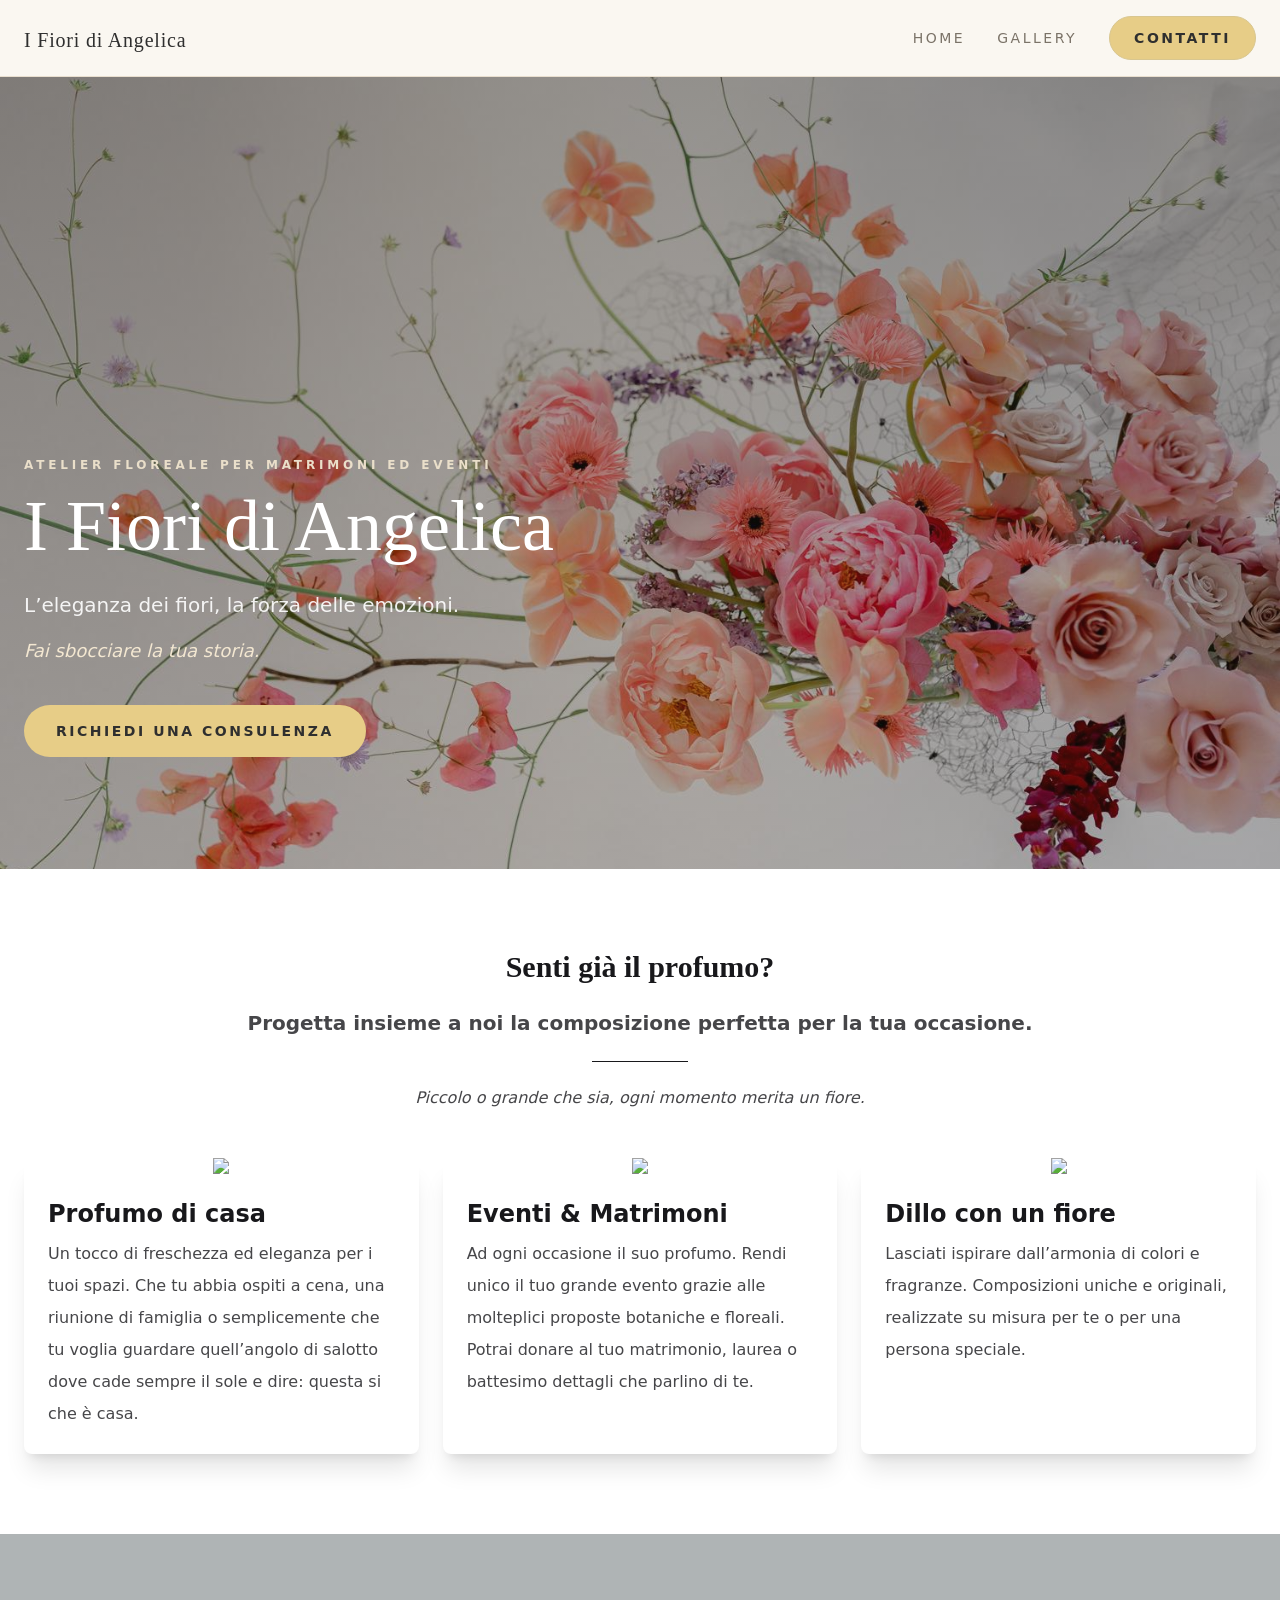
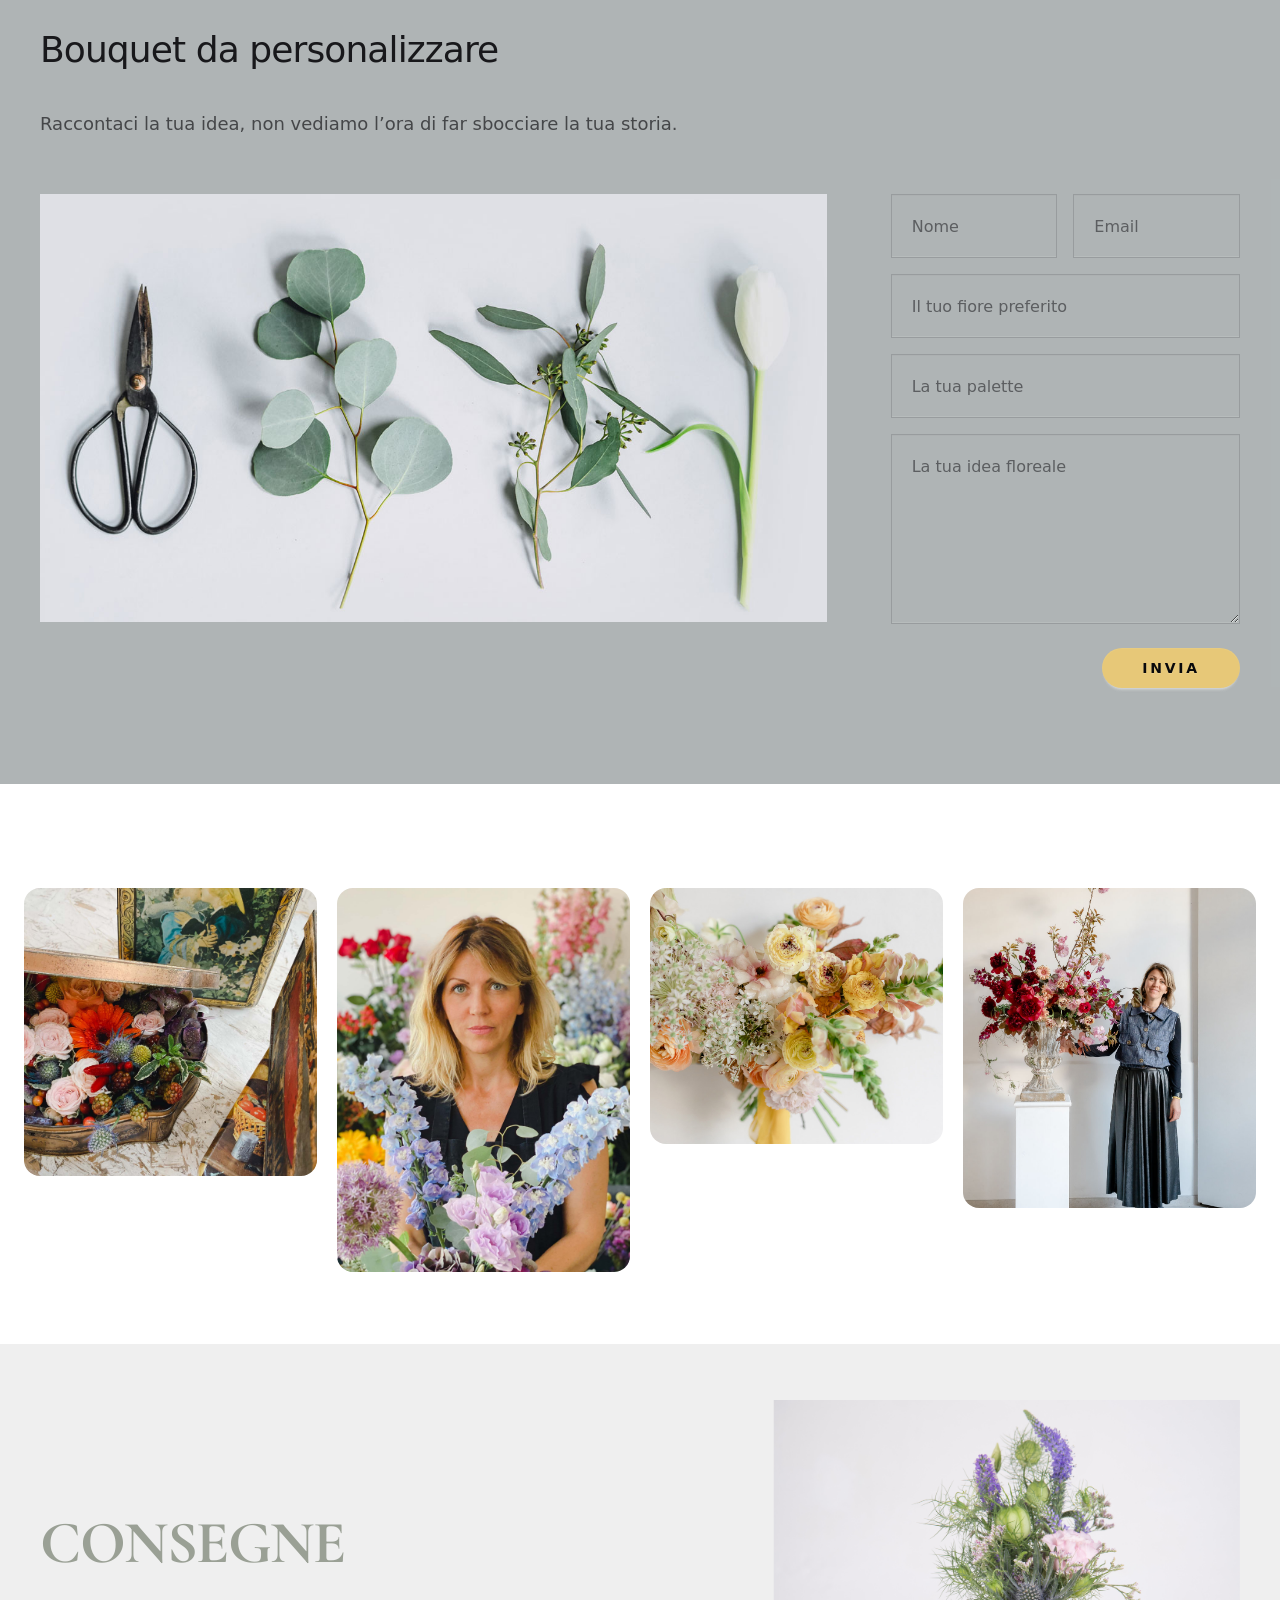
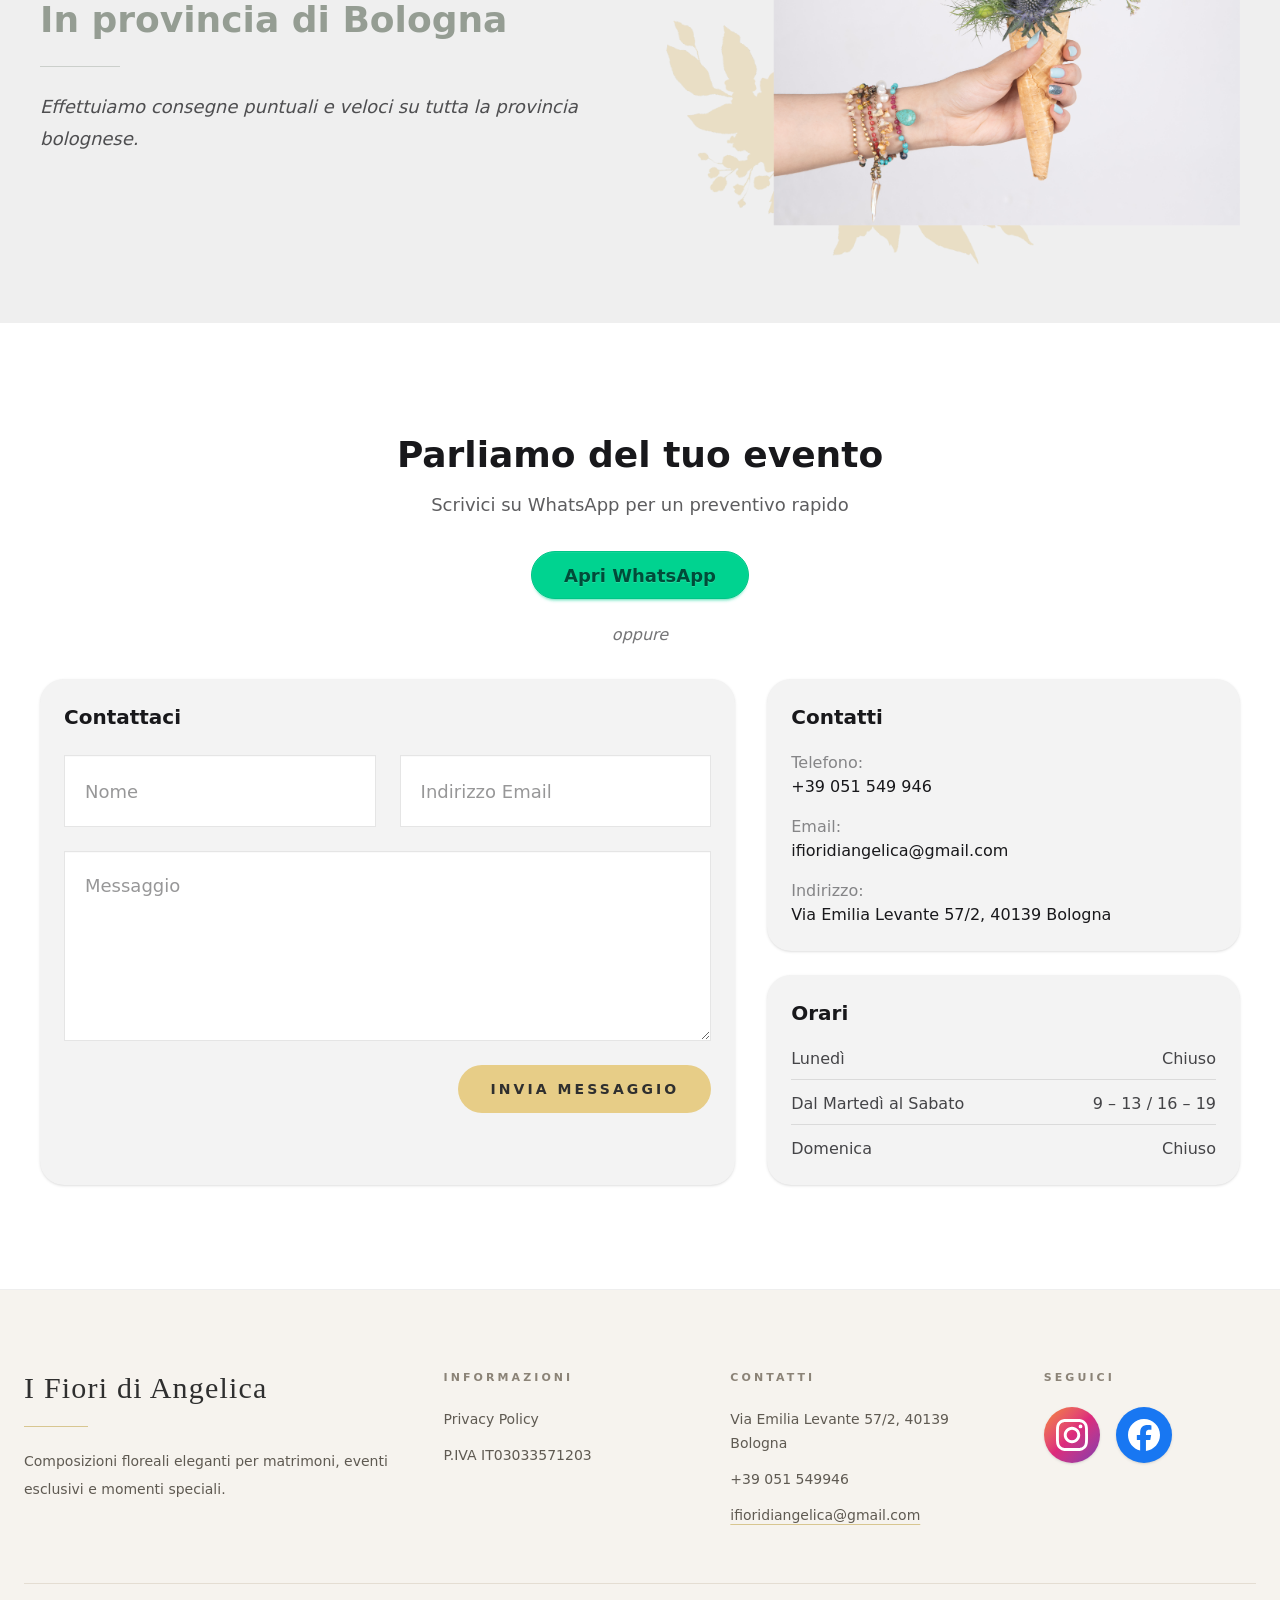
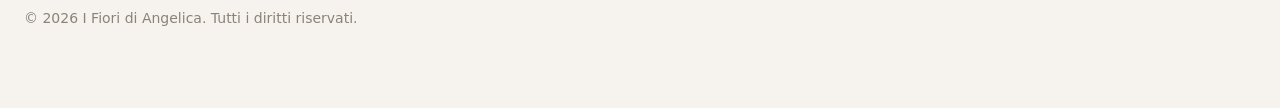
==== index.html @ 90f98b48 "Prima versione" ====
<!DOCTYPE html><html lang="it" data-theme="valentine"> <head><meta charset="UTF-8"><meta name="viewport" content="width=device-width, initial-scale=1.0"><link href="https://fonts.googleapis.com/css2?family=Cormorant+Garamond:wght@500;600;700&display=swap" rel="stylesheet"><title>I Fiori di Angelica</title><link rel="stylesheet" href="/_astro/index.DewLRJC_.css"></head> <body class="bg-base-100 text-base-content">  <header class="sticky top-0 z-50 border-b border-[#e9dfcf] bg-[rgba(250,246,240,0.88)] backdrop-blur-md"> <div class="mx-auto flex max-w-7xl items-center justify-between px-6 py-4"> <a href="#home" class="leading-none"> <span class="block pt-1 font-serif text-lg tracking-[0.04em] text-[#2f2f2f] md:text-xl">
I Fiori di Angelica
</span> </a> <nav class="hidden items-center gap-8 md:flex"> <a href="#home" class="text-sm uppercase tracking-[0.18em] text-[#7b7368] transition hover:text-[#2f2f2f]">
Home</a> <!-- <a href="#chisiamo" class="text-sm uppercase tracking-[0.18em] text-[#7b7368] transition hover:text-[#2f2f2f]">
        Chi siamo</a> --> <a href="#gallery" class="text-sm uppercase tracking-[0.18em] text-[#7b7368] transition hover:text-[#2f2f2f]">
Gallery</a> <a href="#contact" class="inline-flex h-11 items-center justify-center rounded-full border border-[#d8c690] bg-[#e7cd87] px-6 text-sm font-semibold uppercase tracking-[0.18em] text-[#2f2f2f] transition hover:bg-[#dcc06f]">
Contatti</a> </nav> </div> </header> <section id="home" class="hero min-h-[88vh] items-end bg-[linear-gradient(rgba(28,24,20,0.45),rgba(28,24,20,0.28)),url('/Copertina.jpeg')] bg-cover bg-center text-neutral-content"> <div class="hero-content w-full max-w-7xl justify-start px-6 py-20 md:py-28"> <div class="max-w-3xl text-left"> <p class="mb-4 text-xs font-semibold uppercase tracking-[0.32em] text-[#eadfca]">
Atelier floreale per matrimoni ed eventi
</p> <h1 class="font-serif text-5xl leading-tight md:text-7xl md:leading-[1.05] text-white">
I Fiori di Angelica
</h1> <p class="mt-6 max-w-2xl text-lg leading-8 text-white/90 md:text-xl">
L’eleganza dei fiori, la forza delle emozioni.
</p> <p class="mt-4 text-base italic text-[#f3e7d1] md:text-lg">
Fai sbocciare la tua storia.
</p> <div class="mt-10 flex flex-col gap-4 sm:flex-row items-start"> <a href="#contact" class="inline-flex shrink-0 h-13 items-center justify-center rounded-full bg-[#e7cd87] px-8 text-sm font-semibold uppercase tracking-[0.18em] text-[#2f2f2f] transition hover:bg-[#dcc06f]">
Richiedi una consulenza
</a> </div> </div> </div> </section> <section id="product" class="py-20 text-center px-6"> <h2 class="text-3xl font-bold text-center mb-6 font-serif">
Senti già il profumo?
</h2> <h3 class="text-xl font-semibold text-center mb-6 text-base-content/80">
Progetta insieme a noi la composizione perfetta per la tua occasione.
</h3> <div class="w-24 h-px bg-base-content mx-auto mb-6"></div> <p class="text-base text-center text-base-content/80 mb-12"> <em>Piccolo o grande che sia, ogni momento merita un fiore.</em> </p> <div class="grid md:grid-cols-3 gap-6"> <div class="card bg-base-100 shadow-xl"> <figure><img src="/public/tavola0236-copiapersito.jpg"></figure> <div class="card-body"> <h3 class="card-title text-2xl font-bold">Profumo di casa</h3> <p class="text-base text-left leading-8 text-base-content/80">Un tocco di freschezza ed eleganza per i tuoi spazi. Che tu abbia ospiti a cena, una riunione di famiglia o semplicemente che tu voglia guardare quell’angolo di salotto dove cade sempre il sole e dire: questa si che è casa.</p> </div> </div> <div class="card bg-base-100 shadow-xl"> <figure><img src="/public/DSC04762PERSITO.jpg"></figure> <div class="card-body"> <h3 class="card-title text-2xl font-bold">Eventi & Matrimoni</h3> <p class="text-base text-left leading-8 text-base-content/80">
Ad ogni occasione il suo profumo. Rendi unico il tuo grande evento grazie alle molteplici proposte botaniche e floreali. Potrai donare al tuo matrimonio, laurea o battesimo dettagli che parlino di te.
</p> </div> </div> <div class="card bg-base-100 shadow-xl"> <figure><img src="/public/DSC_8291persito.jpg"></figure> <div class="card-body"> <h3 class="card-title text-2xl font-bold">Dillo con un fiore</h3> <p class="text-base text-left leading-8 text-base-content/80">
Lasciati ispirare dall’armonia di colori e fragranze. Composizioni uniche e originali, realizzate su misura per te o per una persona speciale.
</p> </div> </div> </div> </section> <section class="bg-[#a7adaee7] py-16 md:py-24"> <div class="mx-auto max-w-400 px-6 md:px-10"> <div class="mb-14"> <h2 class="font-editorial text-3xl tracking-tight text-base-content md:text-4xl">
Bouquet da personalizzare
</h2> <!-- <div class="mt-8 h-0.5 w-16 bg-base-content/80"></div> --> <p class="mt-10 max-w-2xl text-lg text-base-content/70">
Raccontaci la tua idea, non vediamo l’ora di far sbocciare la tua storia.
</p> </div> <div class="grid grid-cols-1 gap-10 xl:grid-cols-12 xl:items-start"> <div class="xl:col-span-8"> <img src="/florist-03.jpg" alt="Bouquet floreale personalizzato" width="1280" height="696" loading="lazy" decoding="async" class="h-full min-h-105 w-full object-cover"> </div> <div class="xl:col-span-4 xl:pl-6"> <form id="bouquet-form" action="https://formsubmit.co/16cf8f69902d2e3c26b420955472e7bb" method="POST" class="space-y-4"> <div class="grid grid-cols-1 gap-4 sm:grid-cols-2"> <input type="text" name="name" required placeholder="Nome" class="input h-16 w-full rounded-none border border-base-content/15 bg-transparent px-5 text-base text-base-content placeholder:text-base-content/55 focus:outline-none"> <input type="email" name="email" required placeholder="Email" class="input h-16 w-full rounded-none border border-base-content/15 bg-transparent px-5 text-base text-base-content placeholder:text-base-content/55 focus:outline-none"> </div> <input type="text" name="fiore_preferito" placeholder="Il tuo fiore preferito" class="input h-16 w-full rounded-none border border-base-content/15 bg-transparent px-5 text-base text-base-content placeholder:text-base-content/55 focus:outline-none"> <input type="text" name="palette" placeholder="La tua palette" class="input h-16 w-full rounded-none border border-base-content/15 bg-transparent px-5 text-base text-base-content placeholder:text-base-content/55 focus:outline-none"> <textarea name="message" placeholder="La tua idea floreale" class="textarea min-h-47.5 w-full rounded-none border border-base-content/15 bg-transparent px-5 py-5 text-base text-base-content placeholder:text-base-content/55 focus:outline-none"></textarea> <input type="hidden" name="_subject" value="Nuova richiesta bouquet personalizzato"> <input type="hidden" name="_captcha" value="false"> <input type="text" name="_honey" class="hidden" tabindex="-1" autocomplete="off"> <div class="flex items-center justify-end gap-4 pt-2"> <p id="form-message" class="text-sm text-base-content/70"></p> <button type="submit" id="form-button" class="btn border-0 rounded-full bg-[#e7c878] px-10 text-sm font-semibold uppercase tracking-[0.2em] text-neutral hover:bg-[#ddb95f]">
Invia
</button> </div> <!-- <div class="flex justify-end pt-2">
            <button
              type="submit"
              class="btn border-0 rounded-full bg-[#e7c878] px-10 text-sm font-semibold uppercase tracking-[0.2em] text-neutral hover:bg-[#ddb95f]"
            >Invia
            </button>
          </div> --> </form> </div> </div> </div> </section> <script type="module">const t=document.getElementById("bouquet-form"),e=document.getElementById("form-message"),n=document.getElementById("form-button");t&&e&&n&&t.addEventListener("submit",async function(o){o.preventDefault(),e.textContent="",n.disabled=!0,n.textContent="Invio...";const r=new FormData(t);try{(await fetch(t.action,{method:"POST",body:r,headers:{Accept:"application/json"}})).ok?(e.textContent="Inviato",t.reset()):e.textContent="Errore nell'invio"}catch{e.textContent="Errore nell'invio"}n.disabled=!1,n.textContent="Invia"});</script> <section id="gallery" class="mt-16 scroll-mt-24 py-10 px-6"> <!-- <h2 class="text-3xl font-bold text-center mb-10">Gallery</h2> --> <div class="grid grid-cols-1 gap-5 md:grid-cols-2 lg:grid-cols-4"> <img src="/IMG_3632xsito.jpg" alt="Immagine 1" class="h-72 w-full rounded-2xl object-cover"> <img src="/IMG_3444-Modificaxsito.jpg" alt="Immagine 2" class="h-96 w-full rounded-2xl object-cover"> <img src="/Workshop-170424-91xsito.jpg" alt="Immagine 3" class="h-64 w-full rounded-2xl object-cover"> <img src="/Workshop-180424-119xsito.jpg" alt="Immagine 4" class="h-80 w-full rounded-2xl object-cover"> </div> </section> <section id="consegne" class="bg-white py-4 md:py-8"> <div class="mx-auto max-w-7xl bg-[#efefef] px-6 py-10 md:px-10 md:py-14"> <div class="grid grid-cols-1 items-center gap-10 lg:grid-cols-2"> <div class="max-w-xl space-y-6"> <h2 class="font-editorial text-4xl font-bold leading-none tracking-tight text-[#9aa095] md:text-6xl" style="font-family: 'Cormorant Garamond', serif;">
CONSEGNE
</h2> <h2 class="text-3xl font-semibold leading-tight text-[#959d93] md:text-4xl">
In provincia di Bologna
</h2> <div class="h-px w-20 bg-[#959d93]/40"></div> <p class="text-base leading-8 text-base-content/75 md:text-lg"> <em>Effettuiamo consegne puntuali e veloci su tutta la provincia bolognese.</em> </p> </div> <div> <figure class="overflow-hidden"> <img src="/DSC_9812-copia-1.png" alt="Consegna di composizioni floreali" width="1500" height="1209" loading="lazy" decoding="async" class="h-full w-full object-cover"> </figure> </div> </div> </div> </section> <section id="contact" class="bg-white px-6 py-16 md:px-10 md:py-20"> <div class="mx-auto max-w-[1400px]"> <div class="text-center"> <h2 class="text-3xl font-bold text-base-content md:text-4xl">
Parliamo del tuo evento
</h2> <p class="mt-4 text-base text-base-content/70 md:text-lg">
Scrivici su WhatsApp per un preventivo rapido
</p> <div class="mt-8"> <a href="https://wa.me/393201165529?text=Ciao%20vorrei%20informazioni" target="_blank" rel="noopener noreferrer" class="btn btn-success btn-lg rounded-full px-8">
Apri WhatsApp
</a> </div> </div> <br><p class="text-base text-base-content/60 text-center"><em>oppure</em></p> <div class="mt-8 grid grid-cols-1 gap-8 lg:grid-cols-[1.25fr_0.85fr]"> <div class="rounded-[1.5rem] bg-[#f3f3f3] p-6 shadow-sm"> <div class="mb-6 text-left"> <h3 class="text-xl font-semibold text-base-content">
Contattaci
</h3> </div> <form id="contact-form" action="https://formsubmit.co/LA_TUA_STRINGA_FORMSUBMIT" method="POST" class="space-y-6"> <input type="hidden" name="_subject" value="Nuovo messaggio dal sito"> <input type="hidden" name="_captcha" value="false"> <input type="text" name="_honey" class="hidden" tabindex="-1" autocomplete="off"> <div class="grid grid-cols-1 gap-6 md:grid-cols-2"> <input type="text" name="name" placeholder="Nome" required class="input h-18 w-full rounded-none border border-black/10 bg-white px-5 text-lg text-base-content placeholder:text-base-content/45 focus:outline-none"> <input type="email" name="email" placeholder="Indirizzo Email" required class="input h-18 w-full rounded-none border border-black/10 bg-white px-5 text-lg text-base-content placeholder:text-base-content/45 focus:outline-none"> </div> <textarea name="message" placeholder="Messaggio" required class="textarea min-h-[190px] w-full rounded-none border border-black/10 bg-white px-5 py-5 text-lg text-base-content placeholder:text-base-content/45 focus:outline-none"></textarea> <div class="flex justify-start md:justify-end"> <button id="contact-form-button" type="submit" class="inline-flex h-[48px] items-center justify-center rounded-full bg-[#e7cd87] px-8 text-sm font-semibold uppercase tracking-[0.22em] text-[#2f2f2f] transition hover:bg-[#dcc06f]">Invia messaggio
</button> </div> </form> </div> <div class="space-y-6"> <div class="rounded-[1.5rem] bg-[#f3f3f3] p-6 shadow-sm"> <h3 class="text-xl font-semibold text-base-content">
Contatti
</h3> <div class="mt-5 space-y-4 text-sm md:text-base"> <div> <p class="text-base-content/50">Telefono:</p> <a href="tel:+39 051 549 946" class="text-base-content transition hover:opacity-70">+39 051 549 946
</a> </div> <div> <p class="text-base-content/50">Email:</p> <a href="mailto:ifioridiangelica@gmail.com" class="text-base-content transition hover:opacity-70">ifioridiangelica@gmail.com
</a> </div> <div> <p class="text-base-content/50">Indirizzo:</p>
Via Emilia Levante 57/2, 40139 Bologna
</div> </div> </div> <!-- <div class="rounded-[1.5rem] bg-[#f3f3f3] p-6 shadow-sm">
          <h3 class="text-xl font-semibold text-base-content">
            Orari di apertura
          </h3>

          <div class="mt-5 space-y-3 text-sm text-base-content/80 md:text-base">
            <div class="flex items-center justify-between border-b border-black/10 pb-2">
              <span>Lunedì</span>
              <span>09:00 – 13:00 / 15:30 – 19:30</span>
            </div>
            <div class="flex items-center justify-between border-b border-black/10 pb-2">
              <span>Martedì</span>
              <span>09:00 – 13:00 / 15:30 – 19:30</span>
            </div>
            <div class="flex items-center justify-between border-b border-black/10 pb-2">
              <span>Mercoledì</span>
              <span>09:00 – 13:00 / 15:30 – 19:30</span>
            </div>
            <div class="flex items-center justify-between border-b border-black/10 pb-2">
              <span>Giovedì</span>
              <span>09:00 – 13:00 / 15:30 – 19:30</span>
            </div>
            <div class="flex items-center justify-between border-b border-black/10 pb-2">
              <span>Venerdì</span>
              <span>09:00 – 13:00 / 15:30 – 19:30</span>
            </div>
            <div class="flex items-center justify-between border-b border-black/10 pb-2">
              <span>Sabato</span>
              <span>09:00 – 13:00 / 15:30 – 18:30</span>
            </div>
            <div class="flex items-center justify-between">
              <span>Domenica</span>
              <span>Chiuso</span>
            </div>
          </div>
        </div> --> <div class="rounded-[1.5rem] bg-[#f3f3f3] p-6 shadow-sm"> <h3 class="text-xl font-semibold text-base-content">
Orari
</h3> <div class="mt-5 space-y-3 text-sm text-base-content/80 md:text-base"> <div class="flex items-center justify-between border-b border-black/10 pb-2"> <span>Lunedì</span> <span>Chiuso</span> </div> <div class="flex items-center justify-between border-b border-black/10 pb-2"> <span>Dal Martedì al Sabato</span> <span>9 – 13 / 16 – 19</span> </div> <div class="flex items-center justify-between"> <span>Domenica</span> <span>Chiuso</span> </div> </div> </div> </div> </div> <br> </div></section> <script type="module">const e=document.getElementById("contact-form"),t=document.getElementById("contact-form-button");e&&t&&e.addEventListener("submit",async function(s){s.preventDefault(),t.disabled=!0,t.textContent="Invio...",t.classList.remove("bg-[#9fb59a]","bg-[#e57373]"),t.classList.add("bg-[#dcc06f]");const o=new FormData(e);try{(await fetch(e.action,{method:"POST",body:o,headers:{Accept:"application/json"}})).ok?(e.reset(),t.textContent="Inviato",t.classList.remove("bg-[#dcc06f]"),t.classList.add("bg-[#9fb59a]")):(t.textContent="Errore",t.classList.remove("bg-[#dcc06f]"),t.classList.add("bg-[#e57373]"))}catch{t.textContent="Errore",t.classList.remove("bg-[#dcc06f]"),t.classList.add("bg-[#e57373]")}t.disabled=!1});</script> <footer class="border-t border-base-300 bg-[#f6f3ee] text-[#2f2f2f]"> <div class="mx-auto max-w-7xl px-6 py-20"> <div class="grid grid-cols-1 gap-x-12 gap-y-14 md:grid-cols-2 xl:grid-cols-[1.4fr_0.9fr_1fr_0.8fr]"> <div class="max-w-sm"> <h2 class="font-serif text-3xl tracking-[0.04em] text-[#2f2f2f]">
I Fiori di Angelica
</h2> <div class="mt-5 h-px w-16 bg-[#d8c690]"></div> <p class="mt-5 text-sm leading-7 text-[#5f5a52]">
Composizioni floreali eleganti per matrimoni, eventi esclusivi e momenti speciali.
</p> </div> <div> <h3 class="text-[11px] font-semibold uppercase tracking-[0.28em] text-[#8b8377]">
Informazioni
</h3> <ul class="mt-5 space-y-3 text-sm leading-6 text-[#5f5a52]"> <li> <a href="/privacy-policy" class="transition hover:text-[#2f2f2f]">
Privacy Policy
</a> </li> <li>P.IVA IT03033571203</li> </ul> </div> <div> <h3 class="text-[11px] font-semibold uppercase tracking-[0.28em] text-[#8b8377]">
Contatti
</h3> <ul class="mt-5 space-y-3 text-sm leading-6 text-[#5f5a52]"> <li>Via Emilia Levante 57/2, 40139 Bologna</li> <li>+39 051 549946</li> <li> <a href="mailto:ifioridiangelica@gmail.com" class="underline decoration-[#d8c690] underline-offset-4 transition hover:text-[#2f2f2f]">
ifioridiangelica@gmail.com
</a> </li> </ul> </div> <div> <h3 class="text-[11px] font-semibold uppercase tracking-[0.28em] text-[#8b8377]">
Seguici
</h3> <div class="mt-5 flex items-center gap-4"> <a href="https://www.instagram.com/ifioridiangelica/" target="_blank" rel="noopener noreferrer" aria-label="Instagram" class="flex h-14 w-14 items-center justify-center rounded-full bg-gradient-to-br from-[#f58529] via-[#dd2a7b] to-[#8134af] shadow-sm transition duration-300 hover:-translate-y-0.5 hover:shadow-md"> <img src="/instagram.svg" alt="Instagram" class="h-8 w-8 brightness-0 invert"> </a> <a href="https://www.facebook.com/search/top?q=i%20fiori%20di%20angelica&locale=it_IT" target="_blank" rel="noopener noreferrer" aria-label="Facebook" class="flex h-14 w-14 items-center justify-center rounded-full bg-[#1877f2] shadow-sm transition duration-300 hover:-translate-y-0.5 hover:shadow-md"> <img src="/facebook.svg" alt="Facebook" class="h-8 w-8 brightness-0 invert"> </a> </div> </div> </div> <div class="mt-14 border-t border-[#e4ddd2] pt-6"> <p class="text-sm text-[#8b8377]">
© 2026 I Fiori di Angelica. Tutti i diritti riservati.
</p> </div> </div> </footer>  </body></html>
---- _astro/index.DewLRJC_.css ----
@layer properties{@supports (((-webkit-hyphens:none)) and (not (margin-trim:inline))) or ((-moz-orient:inline) and (not (color:rgb(from red r g b)))){*,:before,:after,::backdrop{--tw-space-y-reverse:0;--tw-border-style:solid;--tw-gradient-position:initial;--tw-gradient-from:#0000;--tw-gradient-via:#0000;--tw-gradient-to:#0000;--tw-gradient-stops:initial;--tw-gradient-via-stops:initial;--tw-gradient-from-position:0%;--tw-gradient-via-position:50%;--tw-gradient-to-position:100%;--tw-leading:initial;--tw-font-weight:initial;--tw-tracking:initial;--tw-shadow:0 0 #0000;--tw-shadow-color:initial;--tw-shadow-alpha:100%;--tw-inset-shadow:0 0 #0000;--tw-inset-shadow-color:initial;--tw-inset-shadow-alpha:100%;--tw-ring-color:initial;--tw-ring-shadow:0 0 #0000;--tw-inset-ring-color:initial;--tw-inset-ring-shadow:0 0 #0000;--tw-ring-inset:initial;--tw-ring-offset-width:0px;--tw-ring-offset-color:#fff;--tw-ring-offset-shadow:0 0 #0000;--tw-blur:initial;--tw-brightness:initial;--tw-contrast:initial;--tw-grayscale:initial;--tw-hue-rotate:initial;--tw-invert:initial;--tw-opacity:initial;--tw-saturate:initial;--tw-sepia:initial;--tw-drop-shadow:initial;--tw-drop-shadow-color:initial;--tw-drop-shadow-alpha:100%;--tw-drop-shadow-size:initial;--tw-backdrop-blur:initial;--tw-backdrop-brightness:initial;--tw-backdrop-contrast:initial;--tw-backdrop-grayscale:initial;--tw-backdrop-hue-rotate:initial;--tw-backdrop-invert:initial;--tw-backdrop-opacity:initial;--tw-backdrop-saturate:initial;--tw-backdrop-sepia:initial;--tw-duration:initial;--tw-translate-x:0;--tw-translate-y:0;--tw-translate-z:0}}}@layer theme{:root,:host{--font-sans:ui-sans-serif, system-ui, sans-serif, "Apple Color Emoji", "Segoe UI Emoji", "Segoe UI Symbol", "Noto Color Emoji";--font-serif:ui-serif, Georgia, Cambria, "Times New Roman", Times, serif;--font-mono:ui-monospace, SFMono-Regular, Menlo, Monaco, Consolas, "Liberation Mono", "Courier New", monospace;--color-black:#000;--color-white:#fff;--spacing:.25rem;--container-sm:24rem;--container-xl:36rem;--container-2xl:42rem;--container-3xl:48rem;--container-5xl:64rem;--container-7xl:80rem;--text-xs:.75rem;--text-xs--line-height:calc(1 / .75);--text-sm:.875rem;--text-sm--line-height:calc(1.25 / .875);--text-base:1rem;--text-base--line-height: 1.5 ;--text-lg:1.125rem;--text-lg--line-height:calc(1.75 / 1.125);--text-xl:1.25rem;--text-xl--line-height:calc(1.75 / 1.25);--text-2xl:1.5rem;--text-2xl--line-height:calc(2 / 1.5);--text-3xl:1.875rem;--text-3xl--line-height: 1.2 ;--text-4xl:2.25rem;--text-4xl--line-height:calc(2.5 / 2.25);--text-5xl:3rem;--text-5xl--line-height:1;--text-6xl:3.75rem;--text-6xl--line-height:1;--text-7xl:4.5rem;--text-7xl--line-height:1;--font-weight-semibold:600;--font-weight-bold:700;--tracking-tight:-.025em;--leading-tight:1.25;--radius-2xl:1rem;--blur-md:12px;--default-transition-duration:.15s;--default-transition-timing-function:cubic-bezier(.4, 0, .2, 1);--default-font-family:var(--font-sans);--default-mono-font-family:var(--font-mono)}}@layer base{*,:after,:before,::backdrop{box-sizing:border-box;border:0 solid;margin:0;padding:0}::file-selector-button{box-sizing:border-box;border:0 solid;margin:0;padding:0}html,:host{-webkit-text-size-adjust:100%;tab-size:4;line-height:1.5;font-family:var(--default-font-family,ui-sans-serif, system-ui, sans-serif, "Apple Color Emoji", "Segoe UI Emoji", "Segoe UI Symbol", "Noto Color Emoji");font-feature-settings:var(--default-font-feature-settings,normal);font-variation-settings:var(--default-font-variation-settings,normal);-webkit-tap-highlight-color:transparent}hr{height:0;color:inherit;border-top-width:1px}abbr:where([title]){-webkit-text-decoration:underline dotted;text-decoration:underline dotted}h1,h2,h3,h4,h5,h6{font-size:inherit;font-weight:inherit}a{color:inherit;-webkit-text-decoration:inherit;text-decoration:inherit}b,strong{font-weight:bolder}code,kbd,samp,pre{font-family:var(--default-mono-font-family,ui-monospace, SFMono-Regular, Menlo, Monaco, Consolas, "Liberation Mono", "Courier New", monospace);font-feature-settings:var(--default-mono-font-feature-settings,normal);font-variation-settings:var(--default-mono-font-variation-settings,normal);font-size:1em}small{font-size:80%}sub,sup{vertical-align:baseline;font-size:75%;line-height:0;position:relative}sub{bottom:-.25em}sup{top:-.5em}table{text-indent:0;border-color:inherit;border-collapse:collapse}:-moz-focusring{outline:auto}progress{vertical-align:baseline}summary{display:list-item}ol,ul,menu{list-style:none}img,svg,video,canvas,audio,iframe,embed,object{vertical-align:middle;display:block}img,video{max-width:100%;height:auto}button,input,select,optgroup,textarea{font:inherit;font-feature-settings:inherit;font-variation-settings:inherit;letter-spacing:inherit;color:inherit;opacity:1;background-color:#0000;border-radius:0}::file-selector-button{font:inherit;font-feature-settings:inherit;font-variation-settings:inherit;letter-spacing:inherit;color:inherit;opacity:1;background-color:#0000;border-radius:0}:where(select:is([multiple],[size])) optgroup{font-weight:bolder}:where(select:is([multiple],[size])) optgroup option{padding-inline-start:20px}::file-selector-button{margin-inline-end:4px}::placeholder{opacity:1}@supports (not ((-webkit-appearance:-apple-pay-button))) or (contain-intrinsic-size:1px){::placeholder{color:currentColor}@supports (color:color-mix(in lab,red,red)){::placeholder{color:color-mix(in oklab,currentcolor 50%,transparent)}}}textarea{resize:vertical}::-webkit-search-decoration{-webkit-appearance:none}::-webkit-date-and-time-value{min-height:1lh;text-align:inherit}::-webkit-datetime-edit{display:inline-flex}::-webkit-datetime-edit-fields-wrapper{padding:0}::-webkit-datetime-edit{padding-block:0}::-webkit-datetime-edit-year-field{padding-block:0}::-webkit-datetime-edit-month-field{padding-block:0}::-webkit-datetime-edit-day-field{padding-block:0}::-webkit-datetime-edit-hour-field{padding-block:0}::-webkit-datetime-edit-minute-field{padding-block:0}::-webkit-datetime-edit-second-field{padding-block:0}::-webkit-datetime-edit-millisecond-field{padding-block:0}::-webkit-datetime-edit-meridiem-field{padding-block:0}::-webkit-calendar-picker-indicator{line-height:1}:-moz-ui-invalid{box-shadow:none}button,input:where([type=button],[type=reset],[type=submit]){appearance:button}::file-selector-button{appearance:button}::-webkit-inner-spin-button{height:auto}::-webkit-outer-spin-button{height:auto}[hidden]:where(:not([hidden=until-found])){display:none!important}:where(:root),:root:has(input.theme-controller[value=light]:checked),[data-theme=light]{color-scheme:light;--color-base-100:oklch(100% 0 0);--color-base-200:oklch(98% 0 0);--color-base-300:oklch(95% 0 0);--color-base-content:oklch(21% .006 285.885);--color-primary:oklch(45% .24 277.023);--color-primary-content:oklch(93% .034 272.788);--color-secondary:oklch(65% .241 354.308);--color-secondary-content:oklch(94% .028 342.258);--color-accent:oklch(77% .152 181.912);--color-accent-content:oklch(38% .063 188.416);--color-neutral:oklch(14% .005 285.823);--color-neutral-content:oklch(92% .004 286.32);--color-info:oklch(74% .16 232.661);--color-info-content:oklch(29% .066 243.157);--color-success:oklch(76% .177 163.223);--color-success-content:oklch(37% .077 168.94);--color-warning:oklch(82% .189 84.429);--color-warning-content:oklch(41% .112 45.904);--color-error:oklch(71% .194 13.428);--color-error-content:oklch(27% .105 12.094);--radius-selector:.5rem;--radius-field:.25rem;--radius-box:.5rem;--size-selector:.25rem;--size-field:.25rem;--border:1px;--depth:1;--noise:0}@media(prefers-color-scheme:dark){:root:not([data-theme]){color-scheme:dark;--color-base-100:oklch(25.33% .016 252.42);--color-base-200:oklch(23.26% .014 253.1);--color-base-300:oklch(21.15% .012 254.09);--color-base-content:oklch(97.807% .029 256.847);--color-primary:oklch(58% .233 277.117);--color-primary-content:oklch(96% .018 272.314);--color-secondary:oklch(65% .241 354.308);--color-secondary-content:oklch(94% .028 342.258);--color-accent:oklch(77% .152 181.912);--color-accent-content:oklch(38% .063 188.416);--color-neutral:oklch(14% .005 285.823);--color-neutral-content:oklch(92% .004 286.32);--color-info:oklch(74% .16 232.661);--color-info-content:oklch(29% .066 243.157);--color-success:oklch(76% .177 163.223);--color-success-content:oklch(37% .077 168.94);--color-warning:oklch(82% .189 84.429);--color-warning-content:oklch(41% .112 45.904);--color-error:oklch(71% .194 13.428);--color-error-content:oklch(27% .105 12.094);--radius-selector:.5rem;--radius-field:.25rem;--radius-box:.5rem;--size-selector:.25rem;--size-field:.25rem;--border:1px;--depth:1;--noise:0}}:root:has(input.theme-controller[value=light]:checked),[data-theme=light]{color-scheme:light;--color-base-100:oklch(100% 0 0);--color-base-200:oklch(98% 0 0);--color-base-300:oklch(95% 0 0);--color-base-content:oklch(21% .006 285.885);--color-primary:oklch(45% .24 277.023);--color-primary-content:oklch(93% .034 272.788);--color-secondary:oklch(65% .241 354.308);--color-secondary-content:oklch(94% .028 342.258);--color-accent:oklch(77% .152 181.912);--color-accent-content:oklch(38% .063 188.416);--color-neutral:oklch(14% .005 285.823);--color-neutral-content:oklch(92% .004 286.32);--color-info:oklch(74% .16 232.661);--color-info-content:oklch(29% .066 243.157);--color-success:oklch(76% .177 163.223);--color-success-content:oklch(37% .077 168.94);--color-warning:oklch(82% .189 84.429);--color-warning-content:oklch(41% .112 45.904);--color-error:oklch(71% .194 13.428);--color-error-content:oklch(27% .105 12.094);--radius-selector:.5rem;--radius-field:.25rem;--radius-box:.5rem;--size-selector:.25rem;--size-field:.25rem;--border:1px;--depth:1;--noise:0}:root:has(input.theme-controller[value=dark]:checked),[data-theme=dark]{color-scheme:dark;--color-base-100:oklch(25.33% .016 252.42);--color-base-200:oklch(23.26% .014 253.1);--color-base-300:oklch(21.15% .012 254.09);--color-base-content:oklch(97.807% .029 256.847);--color-primary:oklch(58% .233 277.117);--color-primary-content:oklch(96% .018 272.314);--color-secondary:oklch(65% .241 354.308);--color-secondary-content:oklch(94% .028 342.258);--color-accent:oklch(77% .152 181.912);--color-accent-content:oklch(38% .063 188.416);--color-neutral:oklch(14% .005 285.823);--color-neutral-content:oklch(92% .004 286.32);--color-info:oklch(74% .16 232.661);--color-info-content:oklch(29% .066 243.157);--color-success:oklch(76% .177 163.223);--color-success-content:oklch(37% .077 168.94);--color-warning:oklch(82% .189 84.429);--color-warning-content:oklch(41% .112 45.904);--color-error:oklch(71% .194 13.428);--color-error-content:oklch(27% .105 12.094);--radius-selector:.5rem;--radius-field:.25rem;--radius-box:.5rem;--size-selector:.25rem;--size-field:.25rem;--border:1px;--depth:1;--noise:0}:root:not(span){overflow:var(--page-overflow)}:root{background:var(--page-scroll-bg,var(--root-bg));--page-scroll-bg-on:linear-gradient(var(--root-bg,#0000), var(--root-bg,#0000)) var(--root-bg,#0000)}@supports (color:color-mix(in lab,red,red)){:root{--page-scroll-bg-on:linear-gradient(var(--root-bg,#0000), var(--root-bg,#0000)) color-mix(in srgb, var(--root-bg,#0000), oklch(0% 0 0) calc(var(--page-has-backdrop,0) * 40%))}}:root{--page-scroll-transition-on:background-color .3s ease-out;transition:var(--page-scroll-transition);scrollbar-gutter:var(--page-scroll-gutter,unset);scrollbar-gutter:if(style(--page-has-scroll: 1): var(--page-scroll-gutter,unset) ; else: unset)}@keyframes set-page-has-scroll{0%,to{--page-has-scroll:1}}:root{--fx-noise:url("data:image/svg+xml,%3Csvg xmlns='http://www.w3.org/2000/svg' viewBox='0 0 200 200'%3E%3Cfilter id='a'%3E%3CfeTurbulence type='fractalNoise' baseFrequency='1.34' numOctaves='4' stitchTiles='stitch'%3E%3C/feTurbulence%3E%3C/filter%3E%3Crect width='200' height='200' filter='url(%23a)' opacity='0.2'%3E%3C/rect%3E%3C/svg%3E")}:root,[data-theme]{background:var(--page-scroll-bg,var(--root-bg));color:var(--color-base-content)}:where(:root,[data-theme]){--root-bg:var(--color-base-100)}:root{scrollbar-color:currentColor #0000}@supports (color:color-mix(in lab,red,red)){:root{scrollbar-color:color-mix(in oklch,currentColor 35%,#0000) #0000}}@property --radialprogress{syntax:"<percentage>";inherits:true;initial-value:0%}}@layer components;@layer utilities{@layer daisyui.l1.l2.l3{:where(.btn){width:unset}.btn{cursor:pointer;text-align:center;vertical-align:middle;outline-offset:2px;webkit-user-select:none;-webkit-user-select:none;user-select:none;padding-inline:var(--btn-p);color:var(--btn-fg);--tw-prose-links:var(--btn-fg);height:var(--size);font-size:var(--fontsize,.875rem);outline-color:var(--btn-color,var(--color-base-content));background-color:var(--btn-bg);background-size:auto,calc(var(--noise) * 100%);background-image:none,var(--btn-noise);border-width:var(--border);border-style:solid;border-color:var(--btn-border);text-shadow:0 .5px oklch(100% 0 0 / calc(var(--depth) * .15));touch-action:manipulation;box-shadow:0 .5px 0 .5px oklch(100% 0 0 / calc(var(--depth) * 6%)) inset,var(--btn-shadow);--size:calc(var(--size-field,.25rem) * 10);--btn-bg:var(--btn-color,var(--color-base-200));--btn-fg:var(--color-base-content);--btn-p:1rem;--btn-border:var(--btn-bg);border-start-start-radius:var(--join-ss,var(--radius-field));border-start-end-radius:var(--join-se,var(--radius-field));border-end-end-radius:var(--join-ee,var(--radius-field));border-end-start-radius:var(--join-es,var(--radius-field));flex-wrap:nowrap;flex-shrink:0;justify-content:center;align-items:center;gap:.375rem;font-weight:600;transition-property:color,background-color,border-color,box-shadow;transition-duration:.2s;transition-timing-function:cubic-bezier(0,0,.2,1);display:inline-flex}@supports (color:color-mix(in lab,red,red)){.btn{--btn-border:color-mix(in oklab, var(--btn-bg), #000 calc(var(--depth) * 5%))}}.btn{--btn-shadow:0 3px 2px -2px var(--btn-bg), 0 4px 3px -2px var(--btn-bg)}@supports (color:color-mix(in lab,red,red)){.btn{--btn-shadow:0 3px 2px -2px color-mix(in oklab, var(--btn-bg) calc(var(--depth) * 30%), #0000), 0 4px 3px -2px color-mix(in oklab, var(--btn-bg) calc(var(--depth) * 30%), #0000)}}.btn{--btn-noise:var(--fx-noise)}@media(hover:hover){.btn:hover{--btn-bg:var(--btn-color,var(--color-base-200))}@supports (color:color-mix(in lab,red,red)){.btn:hover{--btn-bg:color-mix(in oklab, var(--btn-color,var(--color-base-200)), #000 7%)}}}.btn:focus-visible,.btn:has(:focus-visible){isolation:isolate;outline-width:2px;outline-style:solid}.btn:active:not(.btn-active){--btn-bg:var(--btn-color,var(--color-base-200));translate:0 .5px}@supports (color:color-mix(in lab,red,red)){.btn:active:not(.btn-active){--btn-bg:color-mix(in oklab, var(--btn-color,var(--color-base-200)), #000 5%)}}.btn:active:not(.btn-active){--btn-border:var(--btn-color,var(--color-base-200))}@supports (color:color-mix(in lab,red,red)){.btn:active:not(.btn-active){--btn-border:color-mix(in oklab, var(--btn-color,var(--color-base-200)), #000 7%)}}.btn:active:not(.btn-active){--btn-shadow:0 0 0 0 oklch(0% 0 0/0), 0 0 0 0 oklch(0% 0 0/0)}.btn:is(input[type=checkbox],input[type=radio]){appearance:none}.btn:is(input[type=checkbox],input[type=radio])[aria-label]:after{--tw-content:attr(aria-label);content:var(--tw-content)}.btn:where(input:checked:not(.filter .btn)){--btn-color:var(--color-primary);--btn-fg:var(--color-primary-content);isolation:isolate}.loading{pointer-events:none;aspect-ratio:1;vertical-align:middle;width:calc(var(--size-selector,.25rem) * 6);background-color:currentColor;display:inline-block;-webkit-mask-image:url("data:image/svg+xml,%3Csvg width='24' height='24' stroke='black' viewBox='0 0 24 24' xmlns='http://www.w3.org/2000/svg'%3E%3Cg transform-origin='center'%3E%3Ccircle cx='12' cy='12' r='9.5' fill='none' stroke-width='3' stroke-linecap='round'%3E%3CanimateTransform attributeName='transform' type='rotate' from='0 12 12' to='360 12 12' dur='2s' repeatCount='indefinite'/%3E%3Canimate attributeName='stroke-dasharray' values='0,150;42,150;42,150' keyTimes='0;0.475;1' dur='1.5s' repeatCount='indefinite'/%3E%3Canimate attributeName='stroke-dashoffset' values='0;-16;-59' keyTimes='0;0.475;1' dur='1.5s' repeatCount='indefinite'/%3E%3C/circle%3E%3C/g%3E%3C/svg%3E");mask-image:url("data:image/svg+xml,%3Csvg width='24' height='24' stroke='black' viewBox='0 0 24 24' xmlns='http://www.w3.org/2000/svg'%3E%3Cg transform-origin='center'%3E%3Ccircle cx='12' cy='12' r='9.5' fill='none' stroke-width='3' stroke-linecap='round'%3E%3CanimateTransform attributeName='transform' type='rotate' from='0 12 12' to='360 12 12' dur='2s' repeatCount='indefinite'/%3E%3Canimate attributeName='stroke-dasharray' values='0,150;42,150;42,150' keyTimes='0;0.475;1' dur='1.5s' repeatCount='indefinite'/%3E%3Canimate attributeName='stroke-dashoffset' values='0;-16;-59' keyTimes='0;0.475;1' dur='1.5s' repeatCount='indefinite'/%3E%3C/circle%3E%3C/g%3E%3C/svg%3E");-webkit-mask-position:50%;mask-position:50%;-webkit-mask-size:100%;mask-size:100%;-webkit-mask-repeat:no-repeat;mask-repeat:no-repeat}.input{cursor:text;border:var(--border) solid #0000;appearance:none;background-color:var(--color-base-100);vertical-align:middle;white-space:nowrap;width:clamp(3rem,20rem,100%);height:var(--size);font-size:max(var(--font-size,.875rem),.875rem);touch-action:manipulation;border-color:var(--input-color);box-shadow:0 1px var(--input-color) inset,0 -1px oklch(100% 0 0 / calc(var(--depth) * .1)) inset;border-start-start-radius:var(--join-ss,var(--radius-field));border-start-end-radius:var(--join-se,var(--radius-field));border-end-end-radius:var(--join-ee,var(--radius-field));border-end-start-radius:var(--join-es,var(--radius-field));flex-shrink:1;align-items:center;gap:.5rem;padding-inline:.75rem;display:inline-flex;position:relative}@supports (color:color-mix(in lab,red,red)){.input{box-shadow:0 1px color-mix(in oklab,var(--input-color) calc(var(--depth) * 10%),#0000) inset,0 -1px oklch(100% 0 0 / calc(var(--depth) * .1)) inset}}.input{--size:calc(var(--size-field,.25rem) * 10);--input-color:var(--color-base-content)}@supports (color:color-mix(in lab,red,red)){.input{--input-color:color-mix(in oklab, var(--color-base-content) 20%, #0000)}}.input:where(input){display:inline-flex}.input :where(input){appearance:none;background-color:#0000;border:none;width:100%;height:100%;display:inline-flex}.input :where(input):focus,.input :where(input):focus-within{--tw-outline-style:none;outline-style:none}@media(forced-colors:active){.input :where(input):focus,.input :where(input):focus-within{outline-offset:2px;outline:2px solid #0000}}.input :where(input[type=url]),.input :where(input[type=email]){direction:ltr}.input :where(input[type=date]){display:inline-flex}.input:focus,.input:focus-within{--input-color:var(--color-base-content);box-shadow:0 1px var(--input-color)}@supports (color:color-mix(in lab,red,red)){.input:focus,.input:focus-within{box-shadow:0 1px color-mix(in oklab,var(--input-color) calc(var(--depth) * 10%),#0000)}}.input:focus,.input:focus-within{outline:2px solid var(--input-color);outline-offset:2px;isolation:isolate}@media(pointer:coarse){@supports (-webkit-touch-callout:none){.input:focus,.input:focus-within{--font-size:1rem}}}.input:has(>input[disabled]),.input:is(:disabled,[disabled]),fieldset:disabled .input{cursor:not-allowed;border-color:var(--color-base-200);background-color:var(--color-base-200);color:var(--color-base-content)}@supports (color:color-mix(in lab,red,red)){.input:has(>input[disabled]),.input:is(:disabled,[disabled]),fieldset:disabled .input{color:color-mix(in oklab,var(--color-base-content) 40%,transparent)}}:is(.input:has(>input[disabled]),.input:is(:disabled,[disabled]),fieldset:disabled .input)::placeholder{color:var(--color-base-content)}@supports (color:color-mix(in lab,red,red)){:is(.input:has(>input[disabled]),.input:is(:disabled,[disabled]),fieldset:disabled .input)::placeholder{color:color-mix(in oklab,var(--color-base-content) 20%,transparent)}}.input:has(>input[disabled]),.input:is(:disabled,[disabled]),fieldset:disabled .input{box-shadow:none}.input:has(>input[disabled])>input[disabled]{cursor:not-allowed}.input::-webkit-date-and-time-value{text-align:inherit}.input[type=number]::-webkit-inner-spin-button{margin-block:-.75rem;margin-inline-end:-.75rem}.input::-webkit-calendar-picker-indicator{position:absolute;inset-inline-end:.75em}.input:has(>input[type=date]) :where(input[type=date]){webkit-appearance:none;appearance:none;display:inline-flex}.input:has(>input[type=date]) input[type=date]::-webkit-calendar-picker-indicator{cursor:pointer;width:1em;height:1em;position:absolute;inset-inline-end:.75em}.card{border-radius:var(--radius-box);outline-offset:2px;outline:0 solid #0000;flex-direction:column;transition:outline .2s ease-in-out;display:flex;position:relative}.card:focus{--tw-outline-style:none;outline-style:none}@media(forced-colors:active){.card:focus{outline-offset:2px;outline:2px solid #0000}}.card:focus-visible{outline-color:currentColor}.card :where(figure:first-child){border-start-start-radius:inherit;border-start-end-radius:inherit;border-end-end-radius:unset;border-end-start-radius:unset;overflow:hidden}.card :where(figure:last-child){border-start-start-radius:unset;border-start-end-radius:unset;border-end-end-radius:inherit;border-end-start-radius:inherit;overflow:hidden}.card figure{justify-content:center;align-items:center;display:flex}.card:has(>input:is(input[type=checkbox],input[type=radio])){cursor:pointer;-webkit-user-select:none;user-select:none}.card:has(>:checked){outline:2px solid}.hero-content{isolation:isolate;justify-content:center;align-items:center;gap:1rem;max-width:80rem;padding:1rem;display:flex}.textarea{border:var(--border) solid #0000;appearance:none;border-radius:var(--radius-field);background-color:var(--color-base-100);vertical-align:middle;width:clamp(3rem,20rem,100%);min-height:5rem;font-size:max(var(--font-size,.875rem),.875rem);touch-action:manipulation;border-color:var(--input-color);box-shadow:0 1px var(--input-color) inset,0 -1px oklch(100% 0 0 / calc(var(--depth) * .1)) inset;flex-shrink:1;padding-block:.5rem;padding-inline:.75rem}@supports (color:color-mix(in lab,red,red)){.textarea{box-shadow:0 1px color-mix(in oklab,var(--input-color) calc(var(--depth) * 10%),#0000) inset,0 -1px oklch(100% 0 0 / calc(var(--depth) * .1)) inset}}.textarea{--input-color:var(--color-base-content)}@supports (color:color-mix(in lab,red,red)){.textarea{--input-color:color-mix(in oklab, var(--color-base-content) 20%, #0000)}}.textarea textarea{appearance:none;background-color:#0000;border:none}.textarea textarea:focus,.textarea textarea:focus-within{--tw-outline-style:none;outline-style:none}@media(forced-colors:active){.textarea textarea:focus,.textarea textarea:focus-within{outline-offset:2px;outline:2px solid #0000}}.textarea:focus,.textarea:focus-within{--input-color:var(--color-base-content);box-shadow:0 1px var(--input-color)}@supports (color:color-mix(in lab,red,red)){.textarea:focus,.textarea:focus-within{box-shadow:0 1px color-mix(in oklab,var(--input-color) calc(var(--depth) * 10%),#0000)}}.textarea:focus,.textarea:focus-within{outline:2px solid var(--input-color);outline-offset:2px;isolation:isolate}@media(pointer:coarse){@supports (-webkit-touch-callout:none){.textarea:focus,.textarea:focus-within{--font-size:1rem}}}.textarea:has(>textarea[disabled]),.textarea:is(:disabled,[disabled]){cursor:not-allowed;border-color:var(--color-base-200);background-color:var(--color-base-200);color:var(--color-base-content)}@supports (color:color-mix(in lab,red,red)){.textarea:has(>textarea[disabled]),.textarea:is(:disabled,[disabled]){color:color-mix(in oklab,var(--color-base-content) 40%,transparent)}}:is(.textarea:has(>textarea[disabled]),.textarea:is(:disabled,[disabled]))::placeholder{color:var(--color-base-content)}@supports (color:color-mix(in lab,red,red)){:is(.textarea:has(>textarea[disabled]),.textarea:is(:disabled,[disabled]))::placeholder{color:color-mix(in oklab,var(--color-base-content) 20%,transparent)}}.textarea:has(>textarea[disabled]),.textarea:is(:disabled,[disabled]){box-shadow:none}.textarea:has(>textarea[disabled])>textarea[disabled]{cursor:not-allowed}.hero{background-position:50%;background-size:cover;place-items:center;width:100%;display:grid}.hero>*{grid-row-start:1;grid-column-start:1}.card-body{padding:var(--card-p,1.5rem);font-size:var(--card-fs,.875rem);flex-direction:column;flex:auto;gap:.5rem;display:flex}.card-body :where(p){flex-grow:1}.card-title{font-size:var(--cardtitle-fs,1.125rem);align-items:center;gap:.5rem;font-weight:600;display:flex}.btn-success{--btn-color:var(--color-success);--btn-fg:var(--color-success-content)}}.prose :where(a.btn:not(.btn-link)):not(:where([class~=not-prose],[class~=not-prose] *)){text-decoration-line:none}@layer daisyui.l1.l2{.btn:disabled:not(.btn-link,.btn-ghost){background-color:var(--color-base-content)}@supports (color:color-mix(in lab,red,red)){.btn:disabled:not(.btn-link,.btn-ghost){background-color:color-mix(in oklab,var(--color-base-content) 10%,transparent)}}.btn:disabled:not(.btn-link,.btn-ghost){box-shadow:none}.btn:disabled{pointer-events:none;--btn-border:#0000;--btn-noise:none;--btn-fg:var(--color-base-content)}@supports (color:color-mix(in lab,red,red)){.btn:disabled{--btn-fg:color-mix(in oklch, var(--color-base-content) 20%, #0000)}}.btn[disabled]:not(.btn-link,.btn-ghost){background-color:var(--color-base-content)}@supports (color:color-mix(in lab,red,red)){.btn[disabled]:not(.btn-link,.btn-ghost){background-color:color-mix(in oklab,var(--color-base-content) 10%,transparent)}}.btn[disabled]:not(.btn-link,.btn-ghost){box-shadow:none}.btn[disabled]{pointer-events:none;--btn-border:#0000;--btn-noise:none;--btn-fg:var(--color-base-content)}@supports (color:color-mix(in lab,red,red)){.btn[disabled]{--btn-fg:color-mix(in oklch, var(--color-base-content) 20%, #0000)}}.btn-lg{--fontsize:1.125rem;--btn-p:1.25rem;--size:calc(var(--size-field,.25rem) * 12)}}.sticky{position:sticky}.top-0{top:calc(var(--spacing) * 0)}.z-50{z-index:50}.mx-auto{margin-inline:auto}.mt-4{margin-top:calc(var(--spacing) * 4)}.mt-5{margin-top:calc(var(--spacing) * 5)}.mt-6{margin-top:calc(var(--spacing) * 6)}.mt-8{margin-top:calc(var(--spacing) * 8)}.mt-10{margin-top:calc(var(--spacing) * 10)}.mt-14{margin-top:calc(var(--spacing) * 14)}.mt-16{margin-top:calc(var(--spacing) * 16)}.mb-4{margin-bottom:calc(var(--spacing) * 4)}.mb-6{margin-bottom:calc(var(--spacing) * 6)}.mb-10{margin-bottom:calc(var(--spacing) * 10)}.mb-12{margin-bottom:calc(var(--spacing) * 12)}.mb-14{margin-bottom:calc(var(--spacing) * 14)}.block{display:block}.flex{display:flex}.grid{display:grid}.hidden{display:none}.inline-flex{display:inline-flex}.h-0\.5{height:calc(var(--spacing) * .5)}.h-8{height:calc(var(--spacing) * 8)}.h-11{height:calc(var(--spacing) * 11)}.h-13{height:calc(var(--spacing) * 13)}.h-14{height:calc(var(--spacing) * 14)}.h-16{height:calc(var(--spacing) * 16)}.h-18{height:calc(var(--spacing) * 18)}.h-64{height:calc(var(--spacing) * 64)}.h-72{height:calc(var(--spacing) * 72)}.h-80{height:calc(var(--spacing) * 80)}.h-96{height:calc(var(--spacing) * 96)}.h-\[48px\]{height:48px}.h-full{height:100%}.h-px{height:1px}.min-h-47\.5{min-height:calc(var(--spacing) * 47.5)}.min-h-105{min-height:calc(var(--spacing) * 105)}.min-h-\[88vh\]{min-height:88vh}.min-h-\[190px\]{min-height:190px}.w-8{width:calc(var(--spacing) * 8)}.w-14{width:calc(var(--spacing) * 14)}.w-16{width:calc(var(--spacing) * 16)}.w-20{width:calc(var(--spacing) * 20)}.w-24{width:calc(var(--spacing) * 24)}.w-full{width:100%}.max-w-2xl{max-width:var(--container-2xl)}.max-w-3xl{max-width:var(--container-3xl)}.max-w-5xl{max-width:var(--container-5xl)}.max-w-7xl{max-width:var(--container-7xl)}.max-w-400{max-width:calc(var(--spacing) * 400)}.max-w-\[1400px\]{max-width:1400px}.max-w-sm{max-width:var(--container-sm)}.max-w-xl{max-width:var(--container-xl)}.shrink-0{flex-shrink:0}.scroll-mt-24{scroll-margin-top:calc(var(--spacing) * 24)}.grid-cols-1{grid-template-columns:repeat(1,minmax(0,1fr))}.flex-col{flex-direction:column}.items-center{align-items:center}.items-end{align-items:flex-end}.items-start{align-items:flex-start}.justify-between{justify-content:space-between}.justify-center{justify-content:center}.justify-end{justify-content:flex-end}.justify-start{justify-content:flex-start}.gap-4{gap:calc(var(--spacing) * 4)}.gap-5{gap:calc(var(--spacing) * 5)}.gap-6{gap:calc(var(--spacing) * 6)}.gap-8{gap:calc(var(--spacing) * 8)}.gap-10{gap:calc(var(--spacing) * 10)}:where(.space-y-3>:not(:last-child)){--tw-space-y-reverse:0;margin-block-start:calc(calc(var(--spacing) * 3) * var(--tw-space-y-reverse));margin-block-end:calc(calc(var(--spacing) * 3) * calc(1 - var(--tw-space-y-reverse)))}:where(.space-y-4>:not(:last-child)){--tw-space-y-reverse:0;margin-block-start:calc(calc(var(--spacing) * 4) * var(--tw-space-y-reverse));margin-block-end:calc(calc(var(--spacing) * 4) * calc(1 - var(--tw-space-y-reverse)))}:where(.space-y-6>:not(:last-child)){--tw-space-y-reverse:0;margin-block-start:calc(calc(var(--spacing) * 6) * var(--tw-space-y-reverse));margin-block-end:calc(calc(var(--spacing) * 6) * calc(1 - var(--tw-space-y-reverse)))}.gap-x-12{column-gap:calc(var(--spacing) * 12)}.gap-y-14{row-gap:calc(var(--spacing) * 14)}.overflow-hidden{overflow:hidden}.rounded-2xl{border-radius:var(--radius-2xl)}.rounded-\[1\.5rem\]{border-radius:1.5rem}.rounded-full{border-radius:3.40282e38px}.rounded-none{border-radius:0}.border{border-style:var(--tw-border-style);border-width:1px}.border-0{border-style:var(--tw-border-style);border-width:0}.border-t{border-top-style:var(--tw-border-style);border-top-width:1px}.border-b{border-bottom-style:var(--tw-border-style);border-bottom-width:1px}.border-\[\#d8c690\]{border-color:#d8c690}.border-\[\#e4ddd2\]{border-color:#e4ddd2}.border-\[\#e9dfcf\]{border-color:#e9dfcf}.border-base-300{border-color:var(--color-base-300)}.border-base-content\/15{border-color:var(--color-base-content)}@supports (color:color-mix(in lab,red,red)){.border-base-content\/15{border-color:color-mix(in oklab,var(--color-base-content) 15%,transparent)}}.border-black\/10{border-color:#0000001a}@supports (color:color-mix(in lab,red,red)){.border-black\/10{border-color:color-mix(in oklab,var(--color-black) 10%,transparent)}}.bg-\[\#9fb59a\]{background-color:#9fb59a}.bg-\[\#959d93\]\/40{background-color:#959d9366}.bg-\[\#1877f2\]{background-color:#1877f2}.bg-\[\#a7adaee7\]{background-color:#a7adaee7}.bg-\[\#d8c690\]{background-color:#d8c690}.bg-\[\#dcc06f\]{background-color:#dcc06f}.bg-\[\#e7c878\]{background-color:#e7c878}.bg-\[\#e7cd87\]{background-color:#e7cd87}.bg-\[\#e57373\]{background-color:#e57373}.bg-\[\#efefef\]{background-color:#efefef}.bg-\[\#f3f3f3\]{background-color:#f3f3f3}.bg-\[\#f6f3ee\]{background-color:#f6f3ee}.bg-\[rgba\(250\,246\,240\,0\.88\)\]{background-color:#faf6f0e0}.bg-base-100{background-color:var(--color-base-100)}.bg-base-200{background-color:var(--color-base-200)}.bg-base-content,.bg-base-content\/80{background-color:var(--color-base-content)}@supports (color:color-mix(in lab,red,red)){.bg-base-content\/80{background-color:color-mix(in oklab,var(--color-base-content) 80%,transparent)}}.bg-transparent{background-color:#0000}.bg-white{background-color:var(--color-white)}.bg-gradient-to-br{--tw-gradient-position:to bottom right in oklab;background-image:linear-gradient(var(--tw-gradient-stops))}.bg-\[linear-gradient\(rgba\(28\,24\,20\,0\.45\)\,rgba\(28\,24\,20\,0\.28\)\)\,url\(\'\/Copertina\.jpeg\'\)\]{background-image:linear-gradient(#1c181473,#1c181447),url(/Copertina.jpeg)}.from-\[\#f58529\]{--tw-gradient-from:#f58529;--tw-gradient-stops:var(--tw-gradient-via-stops,var(--tw-gradient-position), var(--tw-gradient-from) var(--tw-gradient-from-position), var(--tw-gradient-to) var(--tw-gradient-to-position))}.via-\[\#dd2a7b\]{--tw-gradient-via:#dd2a7b;--tw-gradient-via-stops:var(--tw-gradient-position), var(--tw-gradient-from) var(--tw-gradient-from-position), var(--tw-gradient-via) var(--tw-gradient-via-position), var(--tw-gradient-to) var(--tw-gradient-to-position);--tw-gradient-stops:var(--tw-gradient-via-stops)}.to-\[\#8134af\]{--tw-gradient-to:#8134af;--tw-gradient-stops:var(--tw-gradient-via-stops,var(--tw-gradient-position), var(--tw-gradient-from) var(--tw-gradient-from-position), var(--tw-gradient-to) var(--tw-gradient-to-position))}.bg-cover{background-size:cover}.bg-center{background-position:50%}.object-cover{object-fit:cover}.p-6{padding:calc(var(--spacing) * 6)}.px-5{padding-inline:calc(var(--spacing) * 5)}.px-6{padding-inline:calc(var(--spacing) * 6)}.px-8{padding-inline:calc(var(--spacing) * 8)}.px-10{padding-inline:calc(var(--spacing) * 10)}.py-4{padding-block:calc(var(--spacing) * 4)}.py-5{padding-block:calc(var(--spacing) * 5)}.py-10{padding-block:calc(var(--spacing) * 10)}.py-16{padding-block:calc(var(--spacing) * 16)}.py-20{padding-block:calc(var(--spacing) * 20)}.pt-1{padding-top:calc(var(--spacing) * 1)}.pt-2{padding-top:calc(var(--spacing) * 2)}.pt-6{padding-top:calc(var(--spacing) * 6)}.pb-2{padding-bottom:calc(var(--spacing) * 2)}.text-center{text-align:center}.text-left{text-align:left}.font-serif{font-family:var(--font-serif)}.text-2xl{font-size:var(--text-2xl);line-height:var(--tw-leading,var(--text-2xl--line-height))}.text-3xl{font-size:var(--text-3xl);line-height:var(--tw-leading,var(--text-3xl--line-height))}.text-4xl{font-size:var(--text-4xl);line-height:var(--tw-leading,var(--text-4xl--line-height))}.text-5xl{font-size:var(--text-5xl);line-height:var(--tw-leading,var(--text-5xl--line-height))}.text-base{font-size:var(--text-base);line-height:var(--tw-leading,var(--text-base--line-height))}.text-lg{font-size:var(--text-lg);line-height:var(--tw-leading,var(--text-lg--line-height))}.text-sm{font-size:var(--text-sm);line-height:var(--tw-leading,var(--text-sm--line-height))}.text-xl{font-size:var(--text-xl);line-height:var(--tw-leading,var(--text-xl--line-height))}.text-xs{font-size:var(--text-xs);line-height:var(--tw-leading,var(--text-xs--line-height))}.text-\[11px\]{font-size:11px}.leading-6{--tw-leading:calc(var(--spacing) * 6);line-height:calc(var(--spacing) * 6)}.leading-7{--tw-leading:calc(var(--spacing) * 7);line-height:calc(var(--spacing) * 7)}.leading-8{--tw-leading:calc(var(--spacing) * 8);line-height:calc(var(--spacing) * 8)}.leading-none{--tw-leading:1;line-height:1}.leading-tight{--tw-leading:var(--leading-tight);line-height:var(--leading-tight)}.font-bold{--tw-font-weight:var(--font-weight-bold);font-weight:var(--font-weight-bold)}.font-semibold{--tw-font-weight:var(--font-weight-semibold);font-weight:var(--font-weight-semibold)}.tracking-\[0\.2em\]{--tw-tracking:.2em;letter-spacing:.2em}.tracking-\[0\.04em\]{--tw-tracking:.04em;letter-spacing:.04em}.tracking-\[0\.18em\]{--tw-tracking:.18em;letter-spacing:.18em}.tracking-\[0\.22em\]{--tw-tracking:.22em;letter-spacing:.22em}.tracking-\[0\.28em\]{--tw-tracking:.28em;letter-spacing:.28em}.tracking-\[0\.32em\]{--tw-tracking:.32em;letter-spacing:.32em}.tracking-tight{--tw-tracking:var(--tracking-tight);letter-spacing:var(--tracking-tight)}.text-\[\#2f2f2f\]{color:#2f2f2f}.text-\[\#5f5a52\]{color:#5f5a52}.text-\[\#7b7368\]{color:#7b7368}.text-\[\#8b8377\]{color:#8b8377}.text-\[\#9aa095\]{color:#9aa095}.text-\[\#959d93\]{color:#959d93}.text-\[\#eadfca\]{color:#eadfca}.text-\[\#f3e7d1\]{color:#f3e7d1}.text-base-content,.text-base-content\/50{color:var(--color-base-content)}@supports (color:color-mix(in lab,red,red)){.text-base-content\/50{color:color-mix(in oklab,var(--color-base-content) 50%,transparent)}}.text-base-content\/60{color:var(--color-base-content)}@supports (color:color-mix(in lab,red,red)){.text-base-content\/60{color:color-mix(in oklab,var(--color-base-content) 60%,transparent)}}.text-base-content\/70{color:var(--color-base-content)}@supports (color:color-mix(in lab,red,red)){.text-base-content\/70{color:color-mix(in oklab,var(--color-base-content) 70%,transparent)}}.text-base-content\/75{color:var(--color-base-content)}@supports (color:color-mix(in lab,red,red)){.text-base-content\/75{color:color-mix(in oklab,var(--color-base-content) 75%,transparent)}}.text-base-content\/80{color:var(--color-base-content)}@supports (color:color-mix(in lab,red,red)){.text-base-content\/80{color:color-mix(in oklab,var(--color-base-content) 80%,transparent)}}.text-neutral{color:var(--color-neutral)}.text-neutral-content{color:var(--color-neutral-content)}.text-white{color:var(--color-white)}.text-white\/90{color:#ffffffe6}@supports (color:color-mix(in lab,red,red)){.text-white\/90{color:color-mix(in oklab,var(--color-white) 90%,transparent)}}.uppercase{text-transform:uppercase}.italic{font-style:italic}.underline{text-decoration-line:underline}.decoration-\[\#d8c690\]{text-decoration-color:#d8c690}.underline-offset-4{text-underline-offset:4px}.shadow-sm{--tw-shadow:0 1px 3px 0 var(--tw-shadow-color,#0000001a), 0 1px 2px -1px var(--tw-shadow-color,#0000001a);box-shadow:var(--tw-inset-shadow),var(--tw-inset-ring-shadow),var(--tw-ring-offset-shadow),var(--tw-ring-shadow),var(--tw-shadow)}.shadow-xl{--tw-shadow:0 20px 25px -5px var(--tw-shadow-color,#0000001a), 0 8px 10px -6px var(--tw-shadow-color,#0000001a);box-shadow:var(--tw-inset-shadow),var(--tw-inset-ring-shadow),var(--tw-ring-offset-shadow),var(--tw-ring-shadow),var(--tw-shadow)}.brightness-0{--tw-brightness:brightness(0%);filter:var(--tw-blur,) var(--tw-brightness,) var(--tw-contrast,) var(--tw-grayscale,) var(--tw-hue-rotate,) var(--tw-invert,) var(--tw-saturate,) var(--tw-sepia,) var(--tw-drop-shadow,)}.invert{--tw-invert:invert(100%);filter:var(--tw-blur,) var(--tw-brightness,) var(--tw-contrast,) var(--tw-grayscale,) var(--tw-hue-rotate,) var(--tw-invert,) var(--tw-saturate,) var(--tw-sepia,) var(--tw-drop-shadow,)}.backdrop-blur-md{--tw-backdrop-blur:blur(var(--blur-md));-webkit-backdrop-filter:var(--tw-backdrop-blur,) var(--tw-backdrop-brightness,) var(--tw-backdrop-contrast,) var(--tw-backdrop-grayscale,) var(--tw-backdrop-hue-rotate,) var(--tw-backdrop-invert,) var(--tw-backdrop-opacity,) var(--tw-backdrop-saturate,) var(--tw-backdrop-sepia,);backdrop-filter:var(--tw-backdrop-blur,) var(--tw-backdrop-brightness,) var(--tw-backdrop-contrast,) var(--tw-backdrop-grayscale,) var(--tw-backdrop-hue-rotate,) var(--tw-backdrop-invert,) var(--tw-backdrop-opacity,) var(--tw-backdrop-saturate,) var(--tw-backdrop-sepia,)}.transition{transition-property:color,background-color,border-color,outline-color,text-decoration-color,fill,stroke,--tw-gradient-from,--tw-gradient-via,--tw-gradient-to,opacity,box-shadow,transform,translate,scale,rotate,filter,-webkit-backdrop-filter,backdrop-filter,display,content-visibility,overlay,pointer-events;transition-timing-function:var(--tw-ease,var(--default-transition-timing-function));transition-duration:var(--tw-duration,var(--default-transition-duration))}.duration-300{--tw-duration:.3s;transition-duration:.3s}.placeholder\:text-base-content\/45::placeholder{color:var(--color-base-content)}@supports (color:color-mix(in lab,red,red)){.placeholder\:text-base-content\/45::placeholder{color:color-mix(in oklab,var(--color-base-content) 45%,transparent)}}.placeholder\:text-base-content\/55::placeholder{color:var(--color-base-content)}@supports (color:color-mix(in lab,red,red)){.placeholder\:text-base-content\/55::placeholder{color:color-mix(in oklab,var(--color-base-content) 55%,transparent)}}@media(hover:hover){.hover\:-translate-y-0\.5:hover{--tw-translate-y:calc(var(--spacing) * -.5);translate:var(--tw-translate-x) var(--tw-translate-y)}.hover\:bg-\[\#dcc06f\]:hover{background-color:#dcc06f}.hover\:bg-\[\#ddb95f\]:hover{background-color:#ddb95f}.hover\:text-\[\#2f2f2f\]:hover{color:#2f2f2f}.hover\:opacity-70:hover{opacity:.7}.hover\:shadow-md:hover{--tw-shadow:0 4px 6px -1px var(--tw-shadow-color,#0000001a), 0 2px 4px -2px var(--tw-shadow-color,#0000001a);box-shadow:var(--tw-inset-shadow),var(--tw-inset-ring-shadow),var(--tw-ring-offset-shadow),var(--tw-ring-shadow),var(--tw-shadow)}}.focus\:outline-none:focus{--tw-outline-style:none;outline-style:none}@media(min-width:40rem){.sm\:grid-cols-2{grid-template-columns:repeat(2,minmax(0,1fr))}.sm\:flex-row{flex-direction:row}}@media(min-width:48rem){.md\:flex{display:flex}.md\:grid-cols-2{grid-template-columns:repeat(2,minmax(0,1fr))}.md\:grid-cols-3{grid-template-columns:repeat(3,minmax(0,1fr))}.md\:justify-end{justify-content:flex-end}.md\:px-10{padding-inline:calc(var(--spacing) * 10)}.md\:py-8{padding-block:calc(var(--spacing) * 8)}.md\:py-14{padding-block:calc(var(--spacing) * 14)}.md\:py-20{padding-block:calc(var(--spacing) * 20)}.md\:py-24{padding-block:calc(var(--spacing) * 24)}.md\:py-28{padding-block:calc(var(--spacing) * 28)}.md\:text-4xl{font-size:var(--text-4xl);line-height:var(--tw-leading,var(--text-4xl--line-height))}.md\:text-6xl{font-size:var(--text-6xl);line-height:var(--tw-leading,var(--text-6xl--line-height))}.md\:text-7xl{font-size:var(--text-7xl);line-height:var(--tw-leading,var(--text-7xl--line-height))}.md\:text-base{font-size:var(--text-base);line-height:var(--tw-leading,var(--text-base--line-height))}.md\:text-lg{font-size:var(--text-lg);line-height:var(--tw-leading,var(--text-lg--line-height))}.md\:text-xl{font-size:var(--text-xl);line-height:var(--tw-leading,var(--text-xl--line-height))}.md\:leading-\[1\.05\]{--tw-leading:1.05;line-height:1.05}}@media(min-width:64rem){.lg\:grid-cols-2{grid-template-columns:repeat(2,minmax(0,1fr))}.lg\:grid-cols-4{grid-template-columns:repeat(4,minmax(0,1fr))}.lg\:grid-cols-\[1\.25fr_0\.85fr\]{grid-template-columns:1.25fr .85fr}}@media(min-width:80rem){.xl\:col-span-4{grid-column:span 4/span 4}.xl\:col-span-8{grid-column:span 8/span 8}.xl\:grid-cols-12{grid-template-columns:repeat(12,minmax(0,1fr))}.xl\:grid-cols-\[1\.4fr_0\.9fr_1fr_0\.8fr\]{grid-template-columns:1.4fr .9fr 1fr .8fr}.xl\:items-start{align-items:flex-start}.xl\:pl-6{padding-left:calc(var(--spacing) * 6)}}}@keyframes rating{0%,40%{filter:brightness(1.05)contrast(1.05);scale:1.1}}@keyframes menu{0%{opacity:0}}@keyframes rotator{89.9999%,to{--first-item-position:0 0%}90%,99.9999%{--first-item-position:0 calc(var(--items) * 100%)}to{translate:0 -100%}}@keyframes progress{50%{background-position-x:-115%}}@keyframes radio{0%{padding:5px}50%{padding:3px}}@keyframes dropdown{0%{opacity:0}}@keyframes toast{0%{opacity:0;scale:.9}to{opacity:1;scale:1}}@keyframes skeleton{0%{background-position:150%}to{background-position:-50%}}@property --tw-space-y-reverse{syntax:"*";inherits:false;initial-value:0}@property --tw-border-style{syntax:"*";inherits:false;initial-value:solid}@property --tw-gradient-position{syntax:"*";inherits:false}@property --tw-gradient-from{syntax:"<color>";inherits:false;initial-value:#0000}@property --tw-gradient-via{syntax:"<color>";inherits:false;initial-value:#0000}@property --tw-gradient-to{syntax:"<color>";inherits:false;initial-value:#0000}@property --tw-gradient-stops{syntax:"*";inherits:false}@property --tw-gradient-via-stops{syntax:"*";inherits:false}@property --tw-gradient-from-position{syntax:"<length-percentage>";inherits:false;initial-value:0%}@property --tw-gradient-via-position{syntax:"<length-percentage>";inherits:false;initial-value:50%}@property --tw-gradient-to-position{syntax:"<length-percentage>";inherits:false;initial-value:100%}@property --tw-leading{syntax:"*";inherits:false}@property --tw-font-weight{syntax:"*";inherits:false}@property --tw-tracking{syntax:"*";inherits:false}@property --tw-shadow{syntax:"*";inherits:false;initial-value:0 0 #0000}@property --tw-shadow-color{syntax:"*";inherits:false}@property --tw-shadow-alpha{syntax:"<percentage>";inherits:false;initial-value:100%}@property --tw-inset-shadow{syntax:"*";inherits:false;initial-value:0 0 #0000}@property --tw-inset-shadow-color{syntax:"*";inherits:false}@property --tw-inset-shadow-alpha{syntax:"<percentage>";inherits:false;initial-value:100%}@property --tw-ring-color{syntax:"*";inherits:false}@property --tw-ring-shadow{syntax:"*";inherits:false;initial-value:0 0 #0000}@property --tw-inset-ring-color{syntax:"*";inherits:false}@property --tw-inset-ring-shadow{syntax:"*";inherits:false;initial-value:0 0 #0000}@property --tw-ring-inset{syntax:"*";inherits:false}@property --tw-ring-offset-width{syntax:"<length>";inherits:false;initial-value:0}@property --tw-ring-offset-color{syntax:"*";inherits:false;initial-value:#fff}@property --tw-ring-offset-shadow{syntax:"*";inherits:false;initial-value:0 0 #0000}@property --tw-blur{syntax:"*";inherits:false}@property --tw-brightness{syntax:"*";inherits:false}@property --tw-contrast{syntax:"*";inherits:false}@property --tw-grayscale{syntax:"*";inherits:false}@property --tw-hue-rotate{syntax:"*";inherits:false}@property --tw-invert{syntax:"*";inherits:false}@property --tw-opacity{syntax:"*";inherits:false}@property --tw-saturate{syntax:"*";inherits:false}@property --tw-sepia{syntax:"*";inherits:false}@property --tw-drop-shadow{syntax:"*";inherits:false}@property --tw-drop-shadow-color{syntax:"*";inherits:false}@property --tw-drop-shadow-alpha{syntax:"<percentage>";inherits:false;initial-value:100%}@property --tw-drop-shadow-size{syntax:"*";inherits:false}@property --tw-backdrop-blur{syntax:"*";inherits:false}@property --tw-backdrop-brightness{syntax:"*";inherits:false}@property --tw-backdrop-contrast{syntax:"*";inherits:false}@property --tw-backdrop-grayscale{syntax:"*";inherits:false}@property --tw-backdrop-hue-rotate{syntax:"*";inherits:false}@property --tw-backdrop-invert{syntax:"*";inherits:false}@property --tw-backdrop-opacity{syntax:"*";inherits:false}@property --tw-backdrop-saturate{syntax:"*";inherits:false}@property --tw-backdrop-sepia{syntax:"*";inherits:false}@property --tw-duration{syntax:"*";inherits:false}@property --tw-translate-x{syntax:"*";inherits:false;initial-value:0}@property --tw-translate-y{syntax:"*";inherits:false;initial-value:0}@property --tw-translate-z{syntax:"*";inherits:false;initial-value:0}
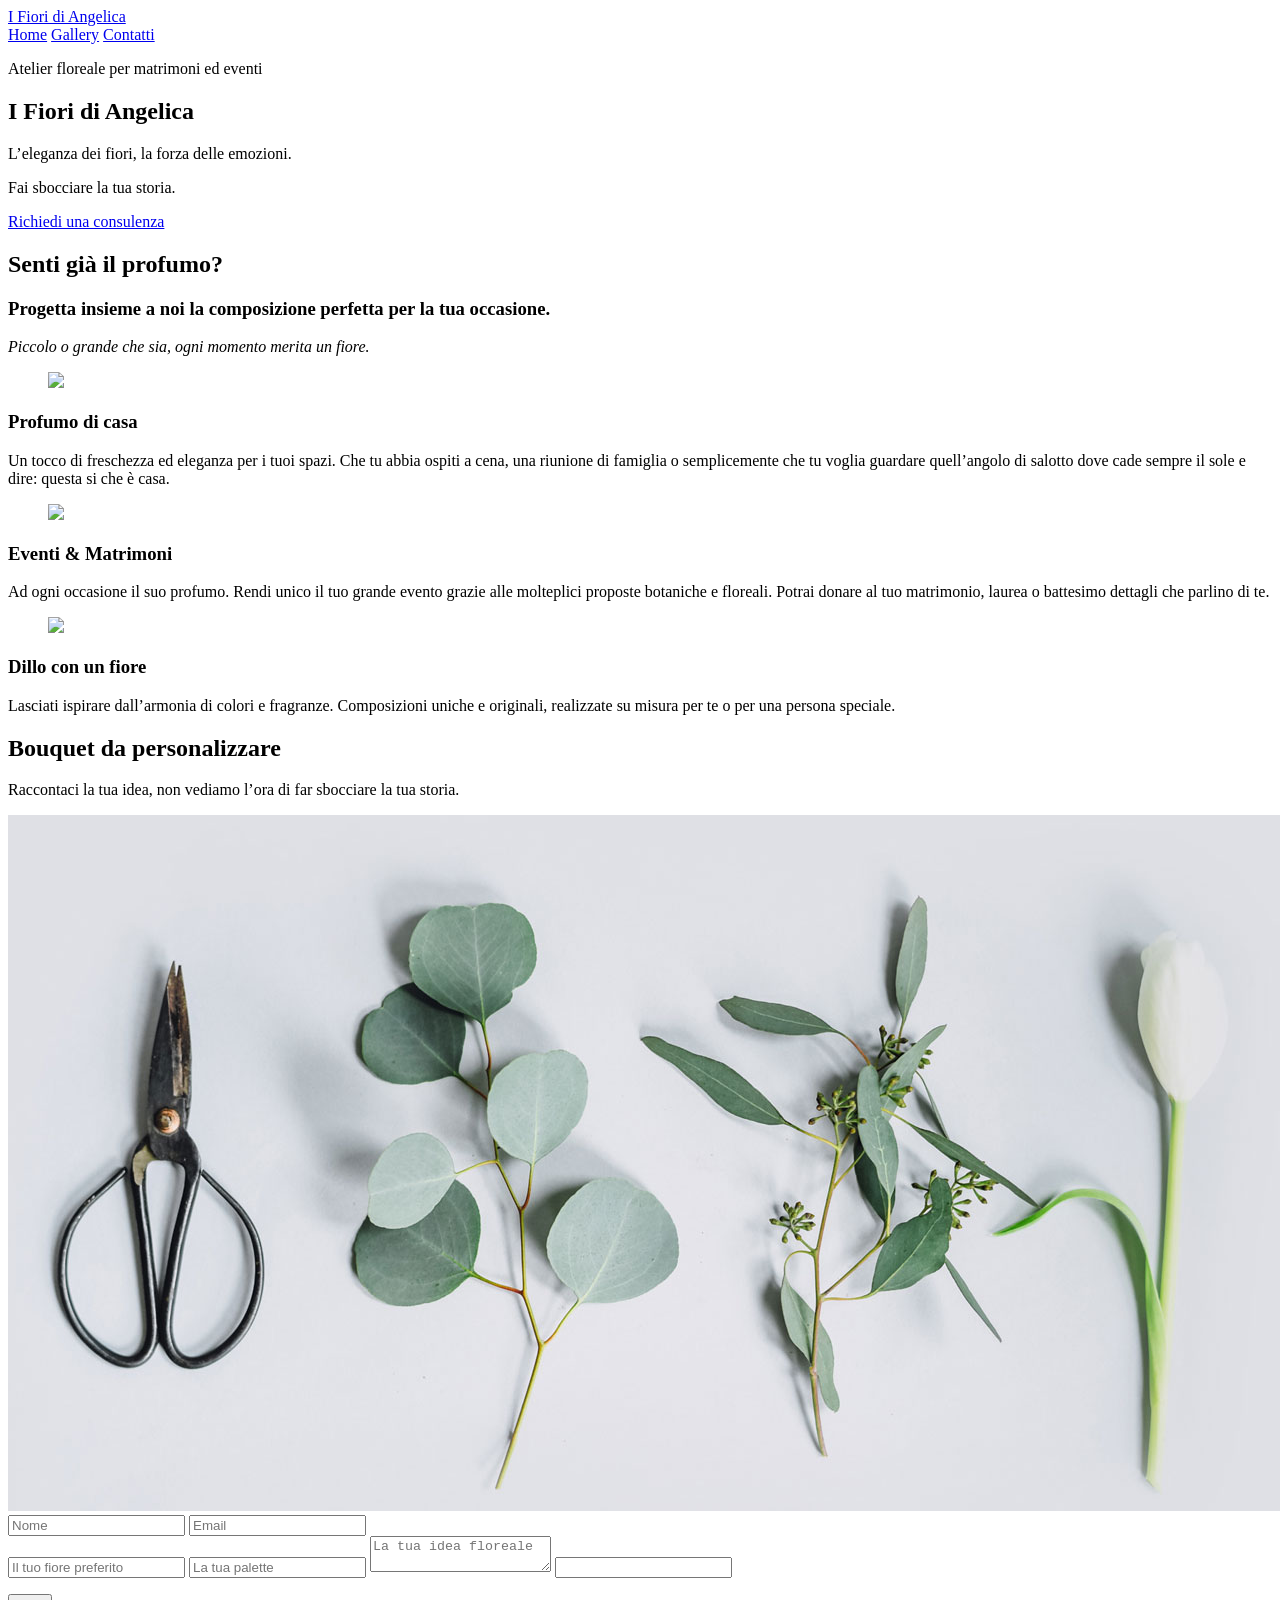
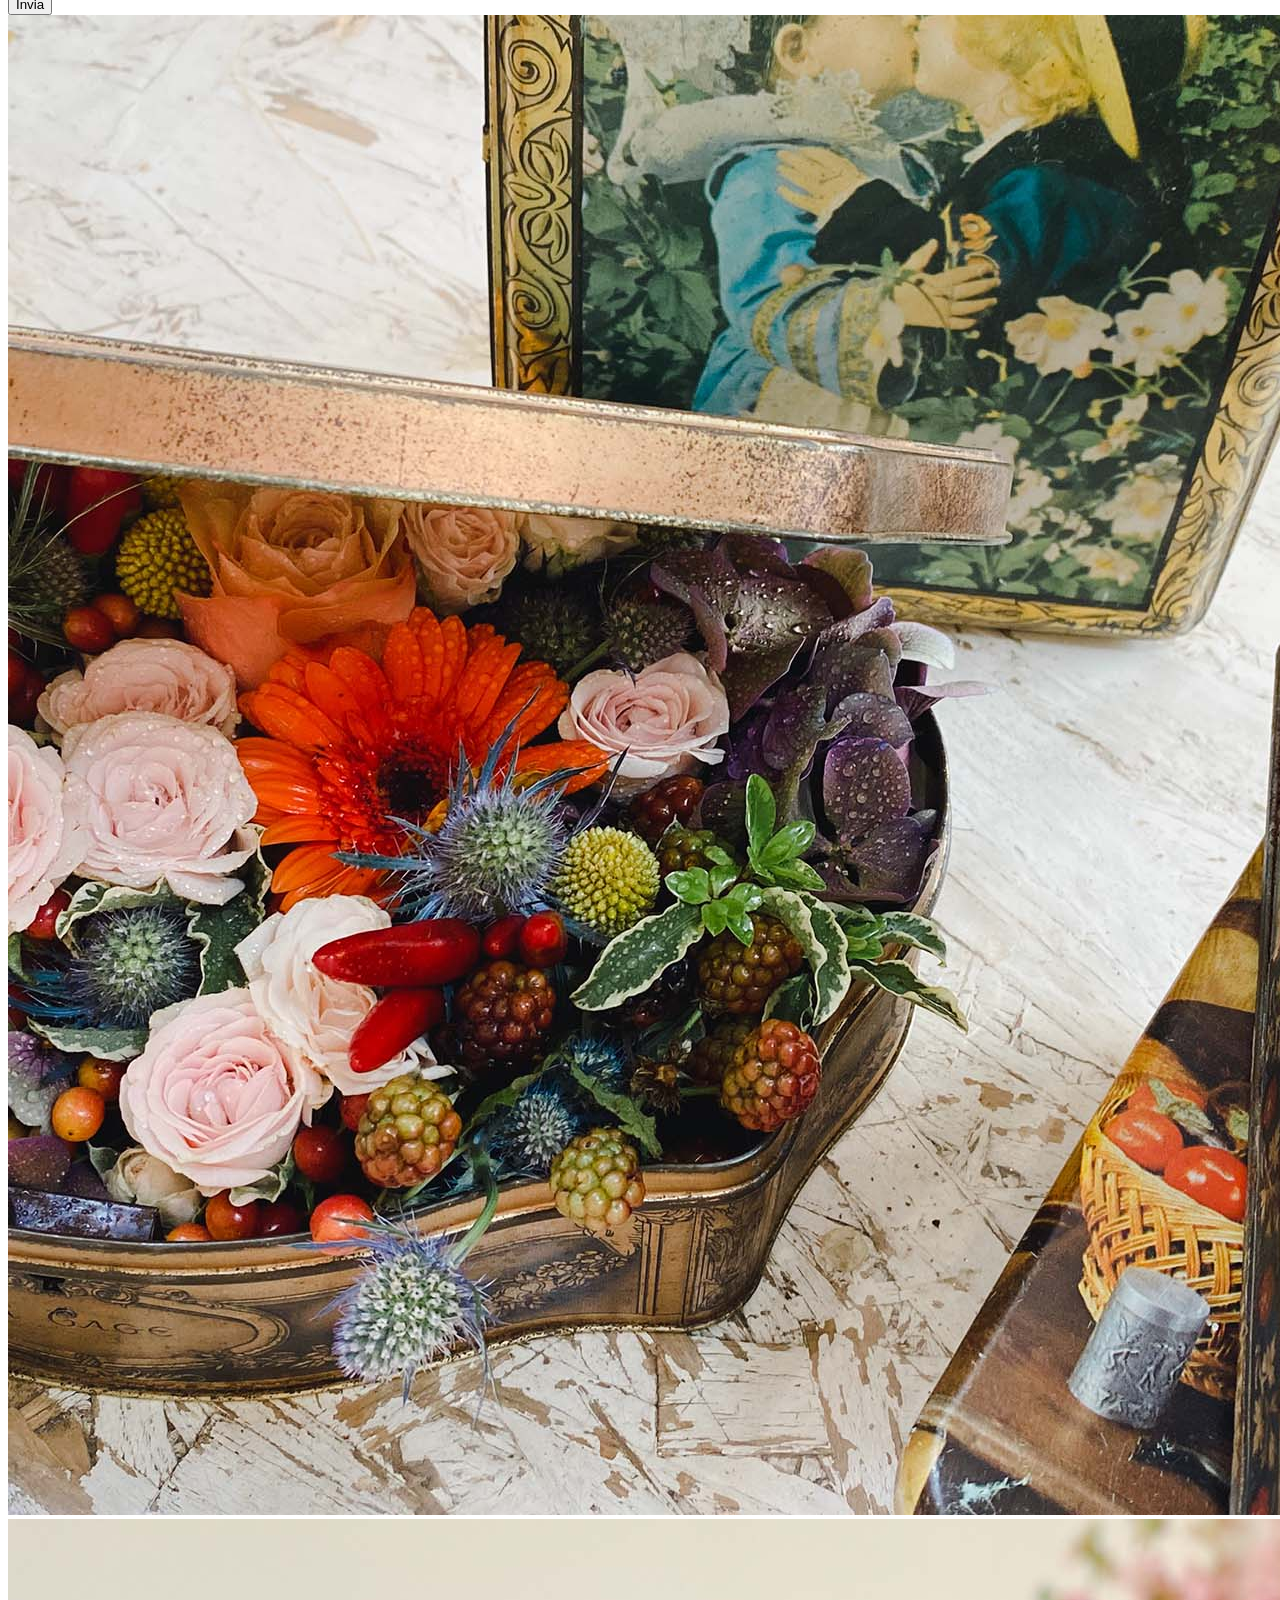
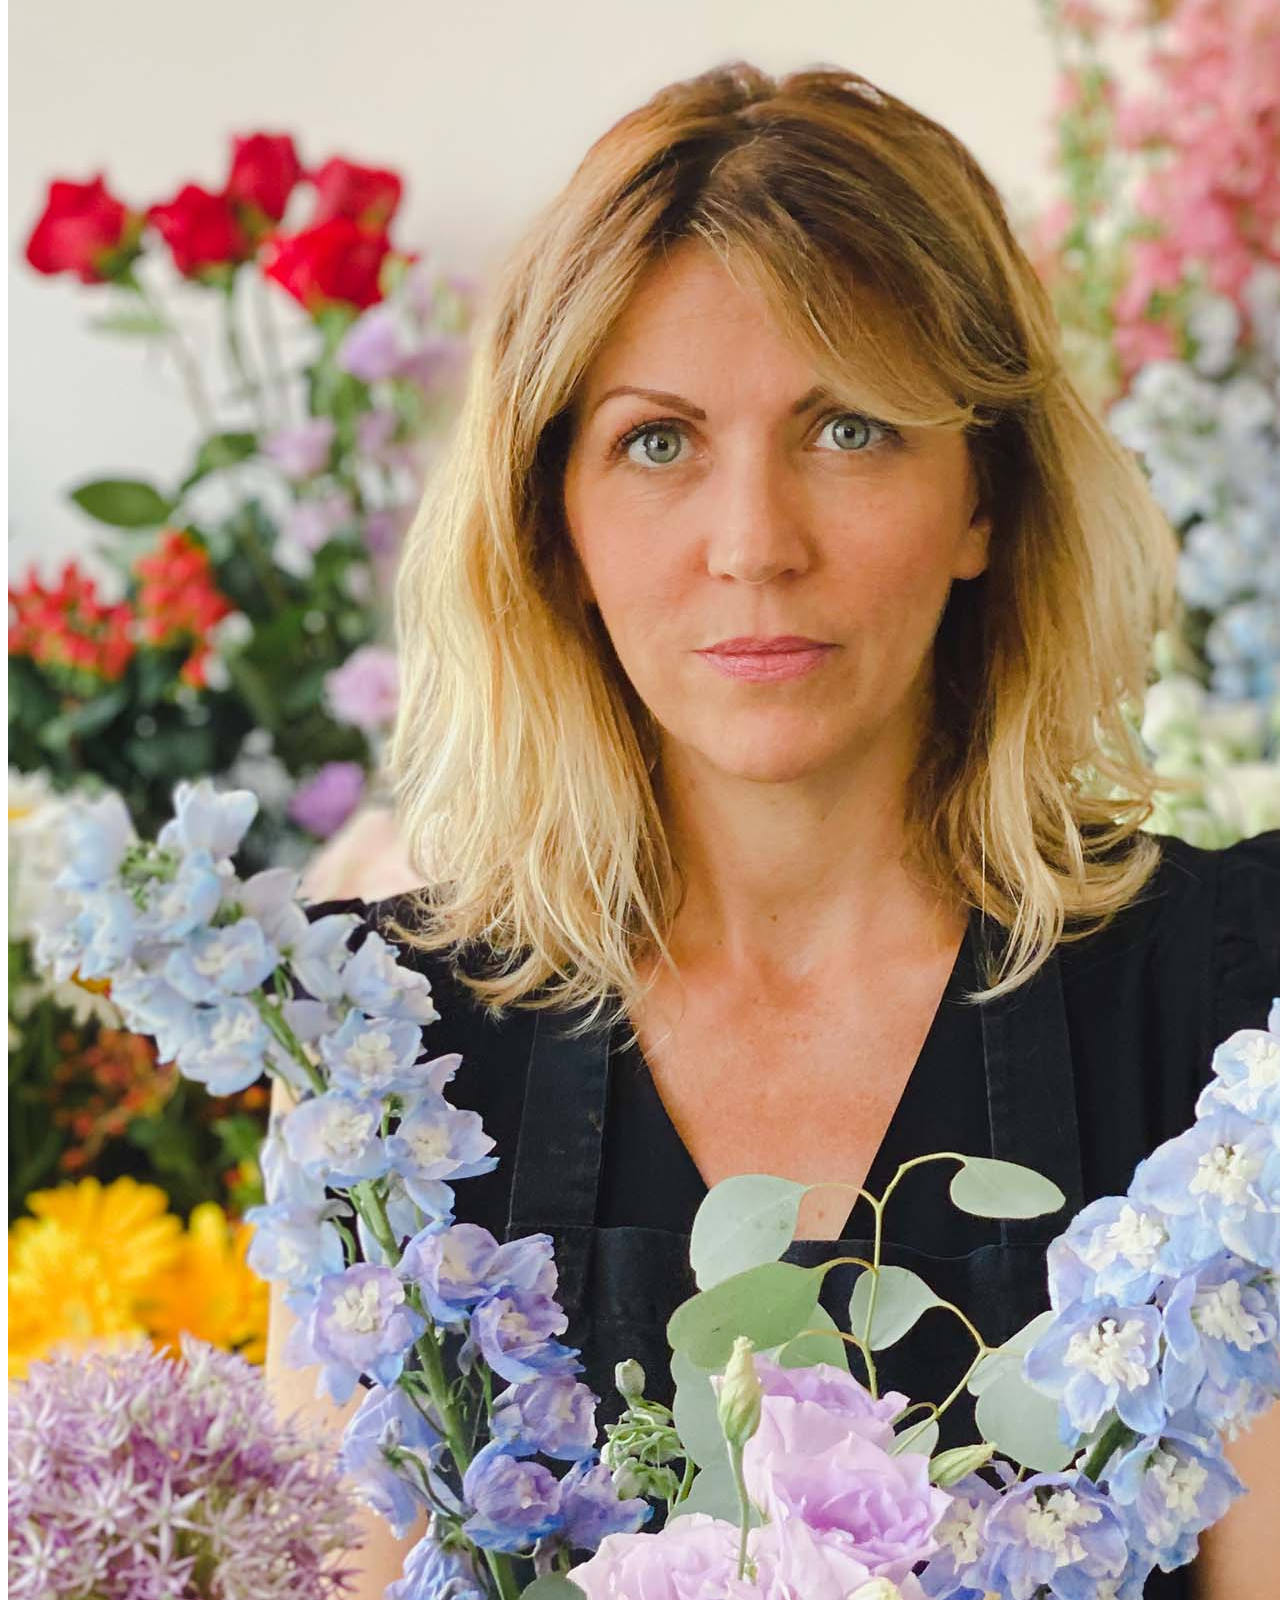
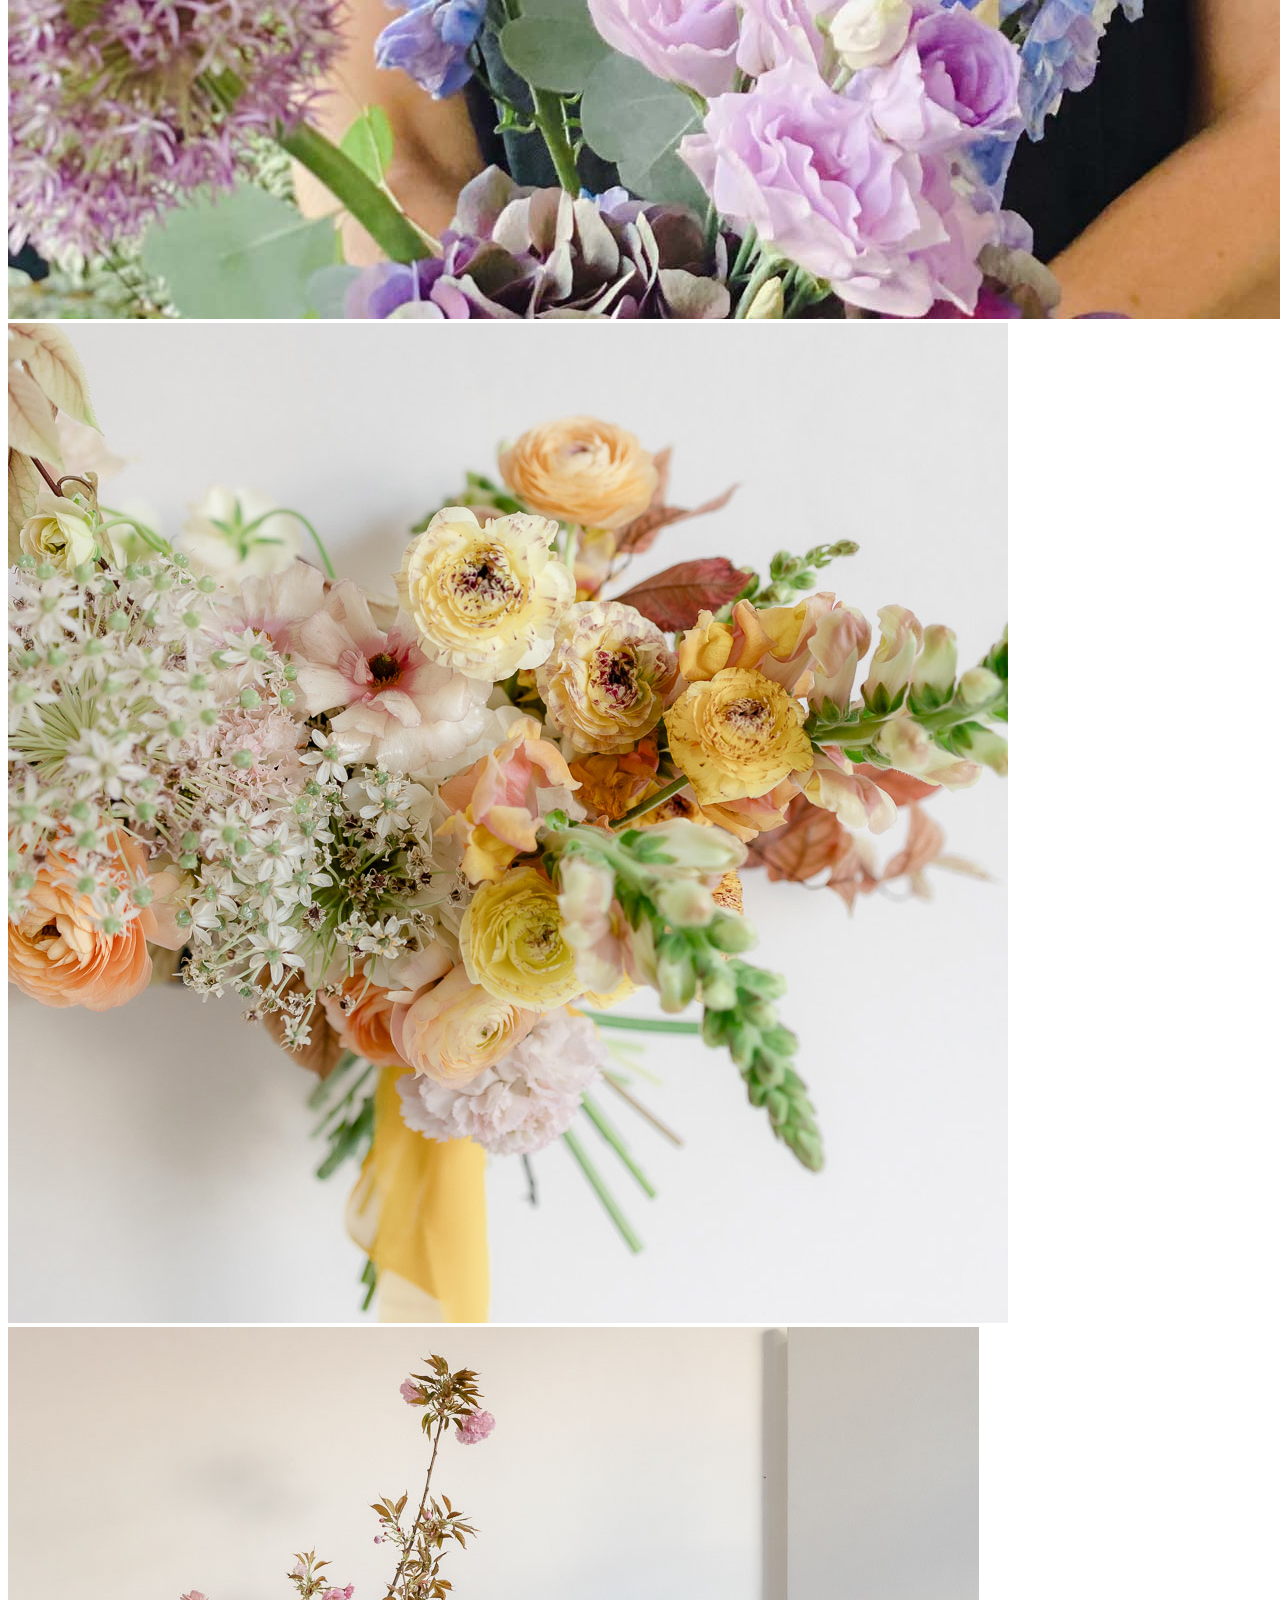
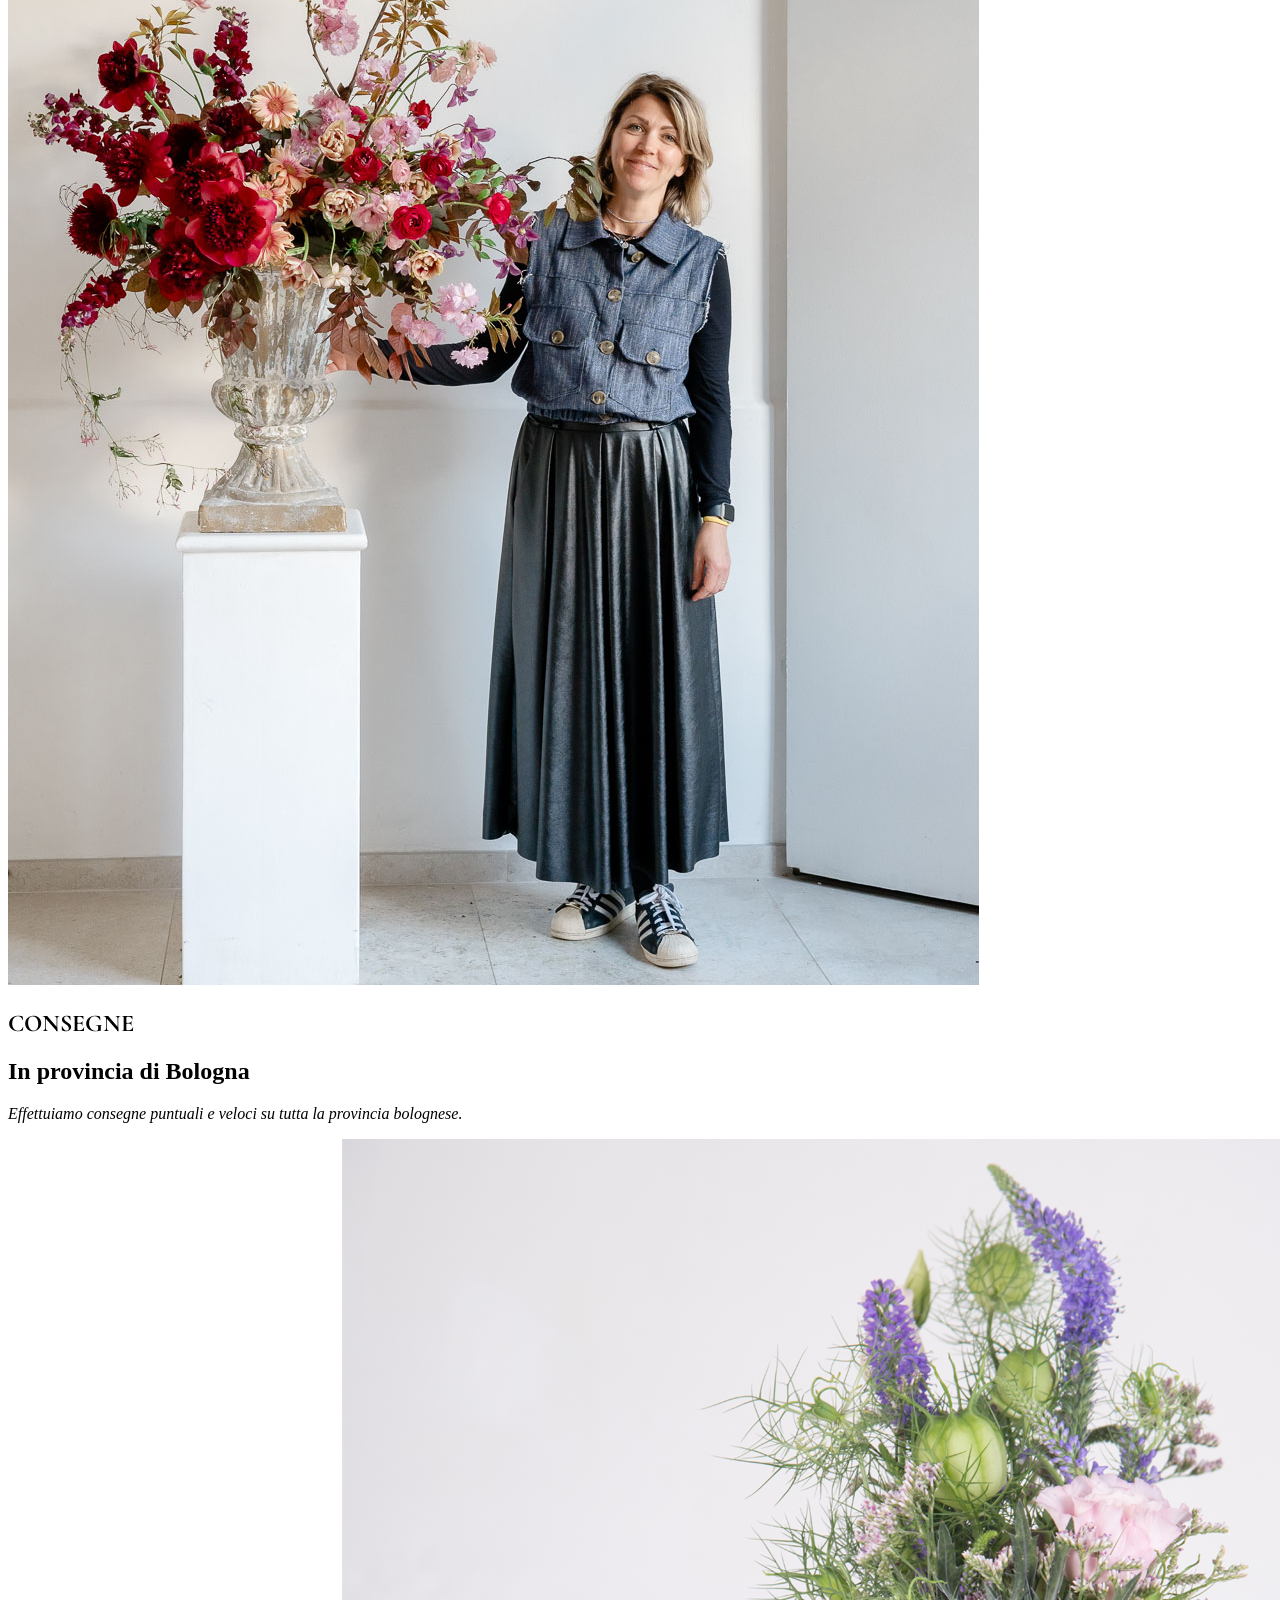
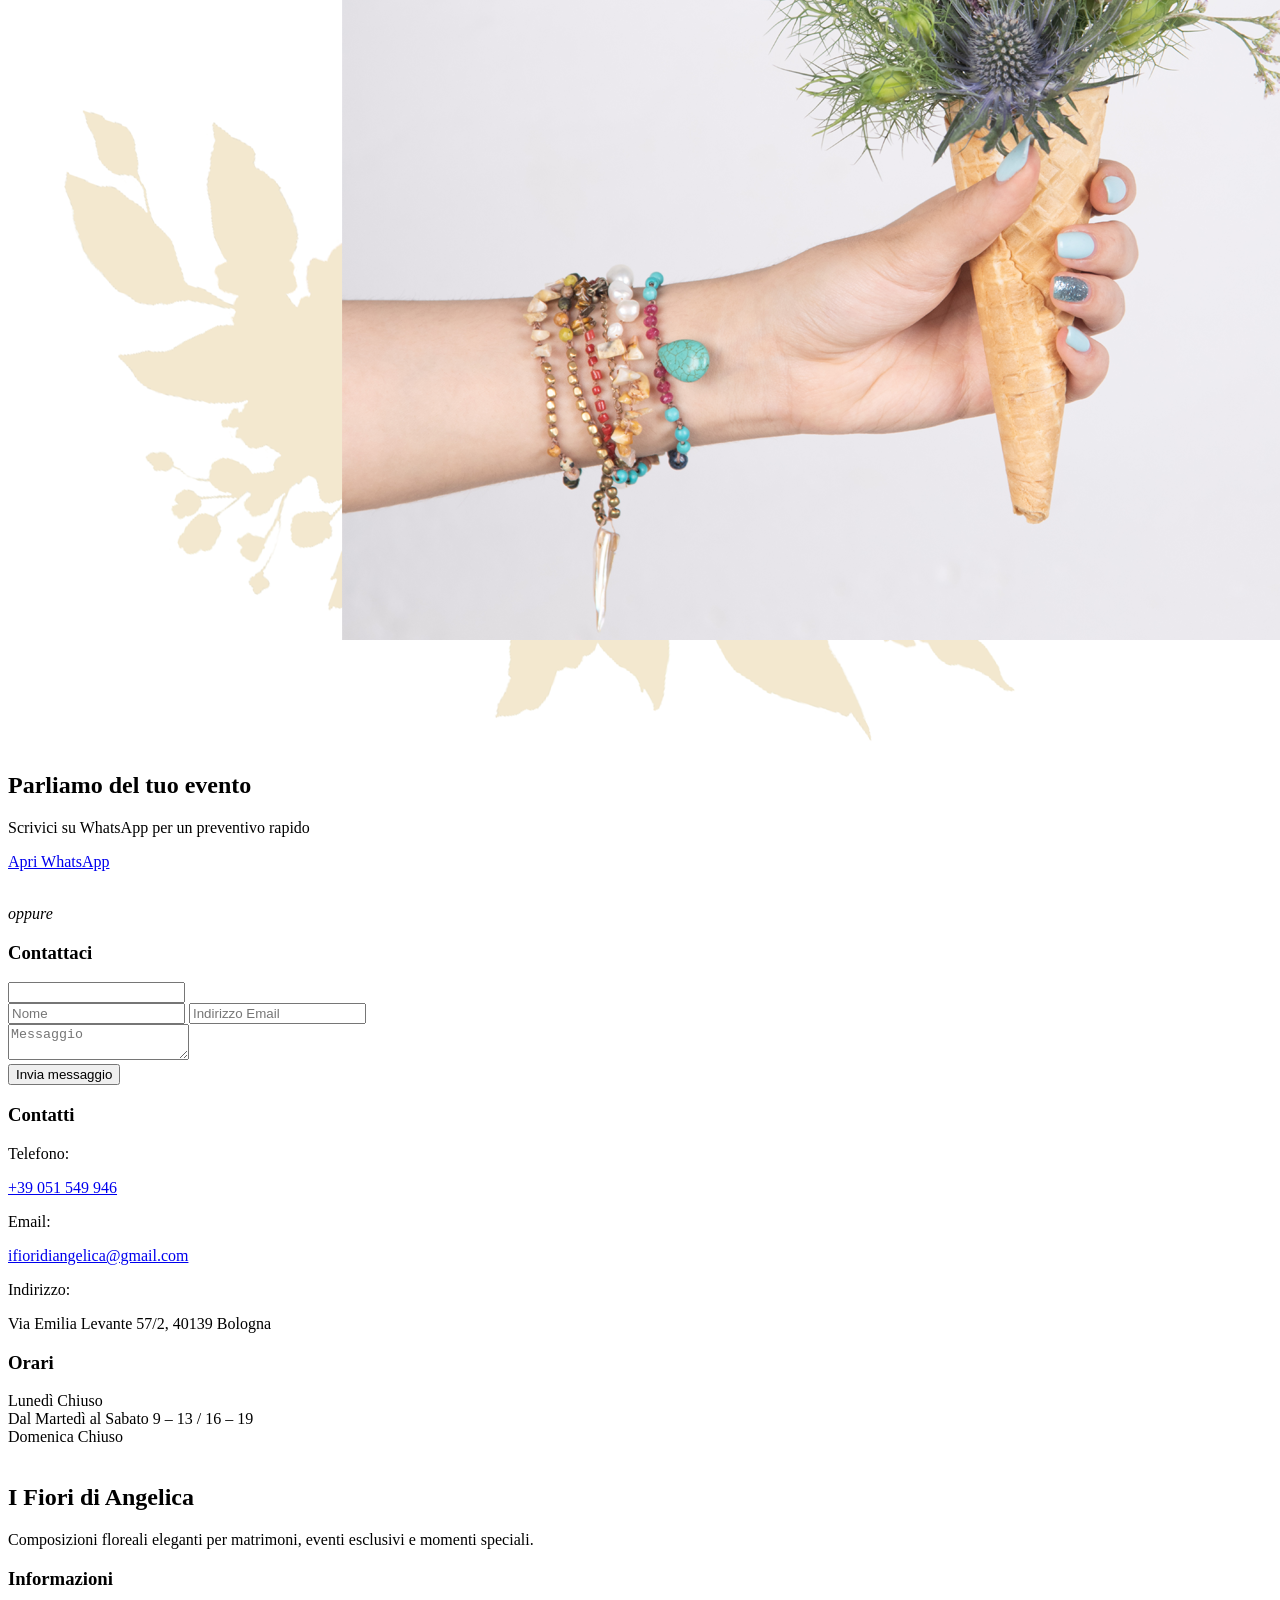
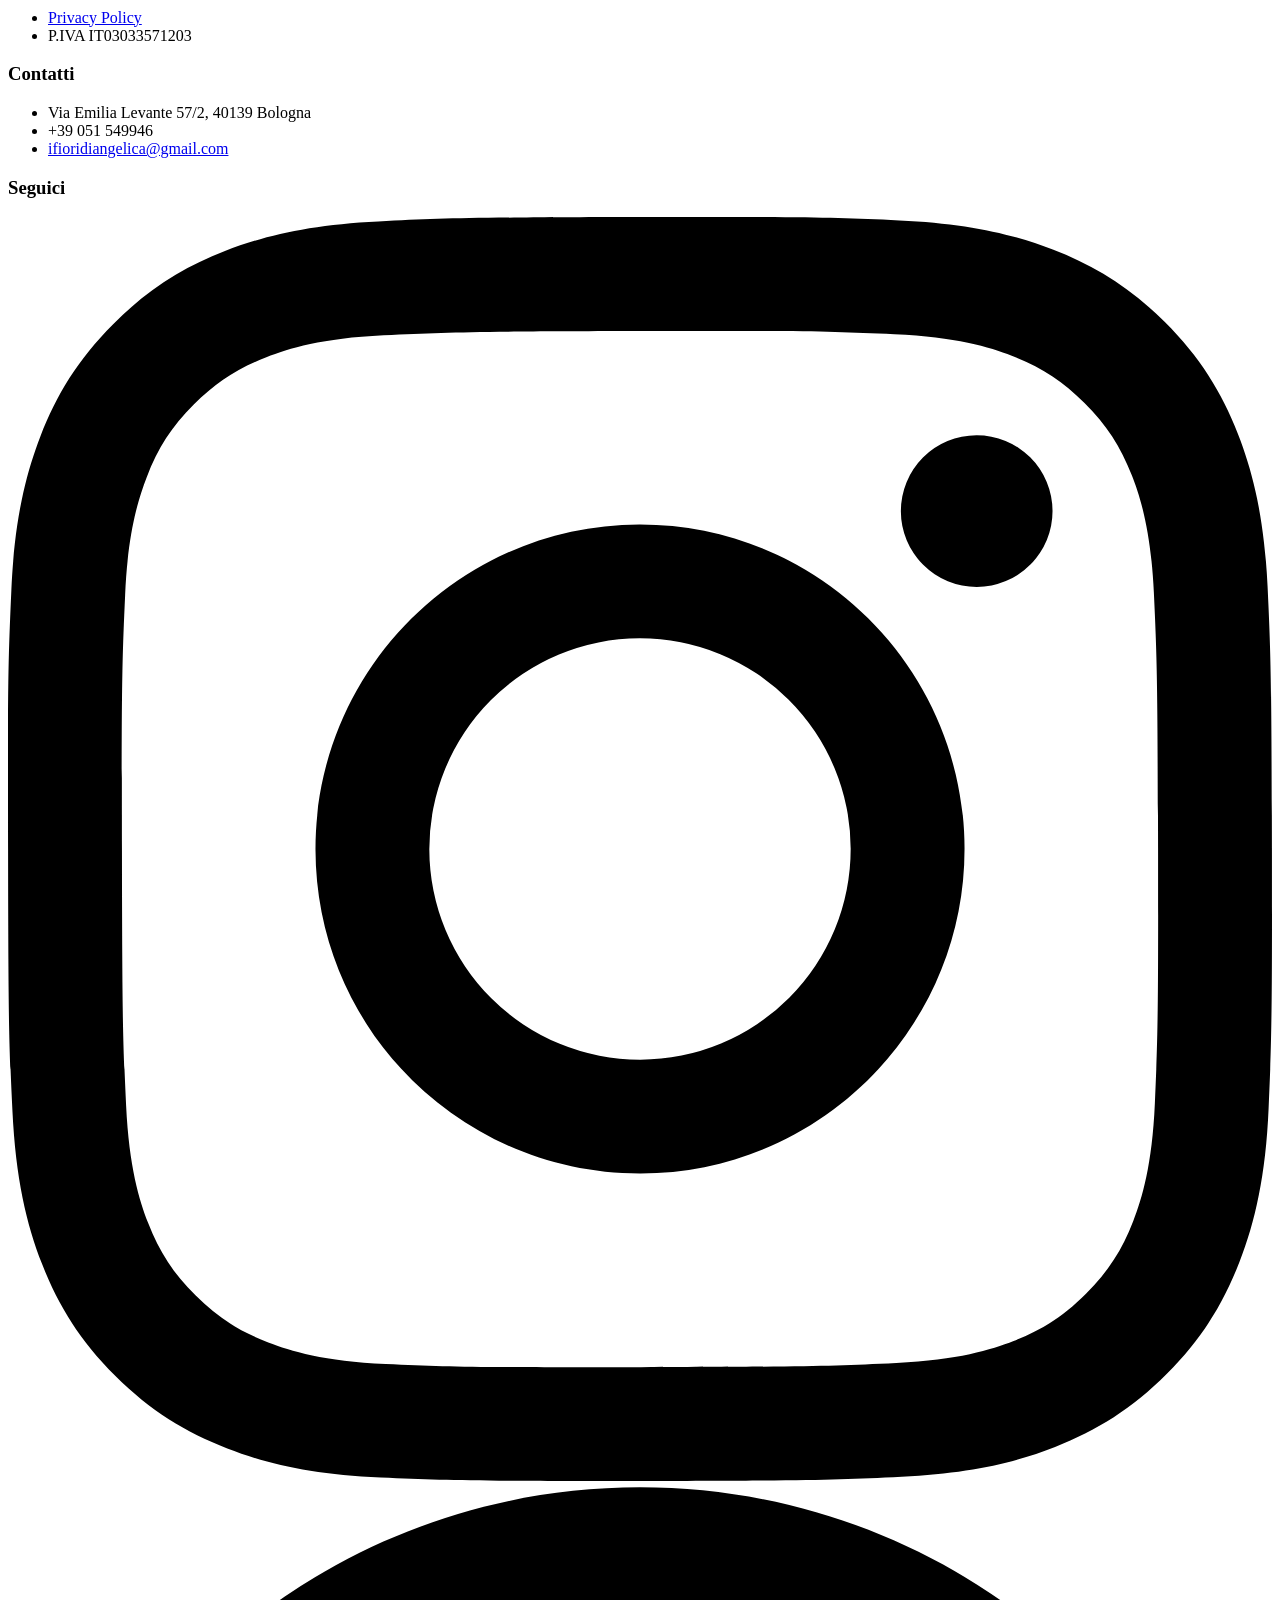
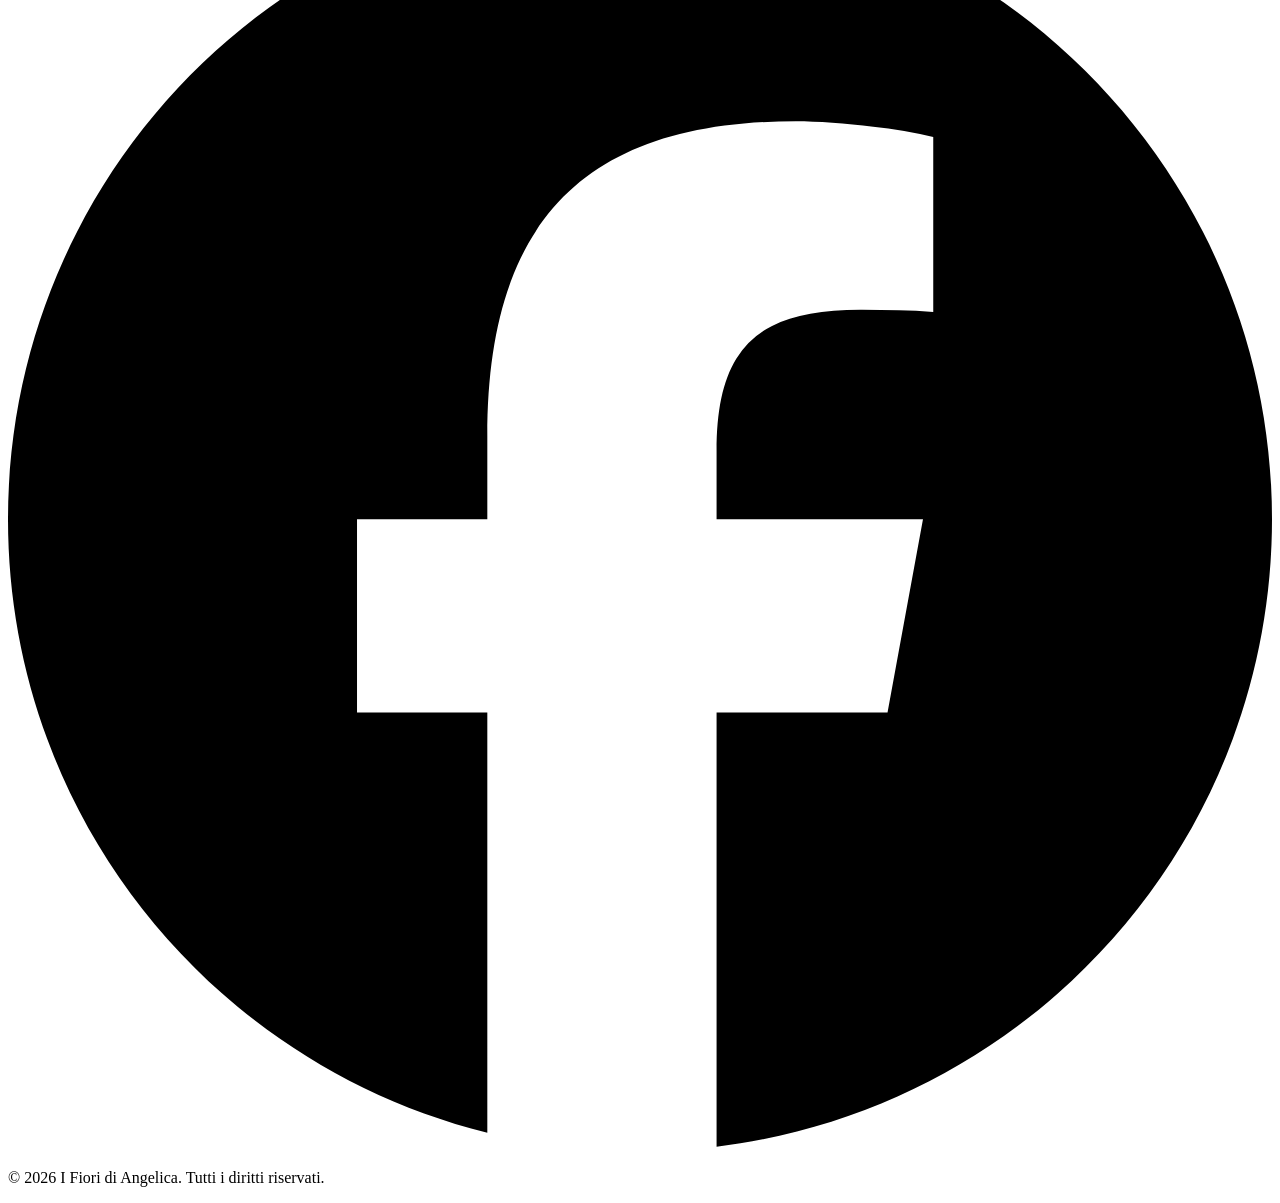
==== commit ef210987: "Seconda versione" ====
--- a/index.html
+++ b/index.html
@@ -1,4 +1,4 @@
-<!DOCTYPE html><html lang="it" data-theme="valentine"> <head><meta charset="UTF-8"><meta name="viewport" content="width=device-width, initial-scale=1.0"><link href="https://fonts.googleapis.com/css2?family=Cormorant+Garamond:wght@500;600;700&display=swap" rel="stylesheet"><title>I Fiori di Angelica</title><link rel="stylesheet" href="/_astro/index.DewLRJC_.css"></head> <body class="bg-base-100 text-base-content">  <header class="sticky top-0 z-50 border-b border-[#e9dfcf] bg-[rgba(250,246,240,0.88)] backdrop-blur-md"> <div class="mx-auto flex max-w-7xl items-center justify-between px-6 py-4"> <a href="#home" class="leading-none"> <span class="block pt-1 font-serif text-lg tracking-[0.04em] text-[#2f2f2f] md:text-xl">
+<!DOCTYPE html><html lang="it" data-theme="valentine"> <head><meta charset="UTF-8"><meta name="viewport" content="width=device-width, initial-scale=1.0"><link href="https://fonts.googleapis.com/css2?family=Cormorant+Garamond:wght@500;600;700&display=swap" rel="stylesheet"><title>I Fiori di Angelica</title><link rel="stylesheet" href="/fioridiangel/_astro/index.C8M-82SJ.css"></head> <body class="bg-base-100 text-base-content">  <header class="sticky top-0 z-50 border-b border-[#e9dfcf] bg-[rgba(250,246,240,0.88)] backdrop-blur-md"> <div class="mx-auto flex max-w-7xl items-center justify-between px-6 py-4"> <a href="#home" class="leading-none"> <span class="block pt-1 font-serif text-lg tracking-[0.04em] text-[#2f2f2f] md:text-xl">
 I Fiori di Angelica
 </span> </a> <nav class="hidden items-center gap-8 md:flex"> <a href="#home" class="text-sm uppercase tracking-[0.18em] text-[#7b7368] transition hover:text-[#2f2f2f]">
 Home</a> <!-- <a href="#chisiamo" class="text-sm uppercase tracking-[0.18em] text-[#7b7368] transition hover:text-[#2f2f2f]">
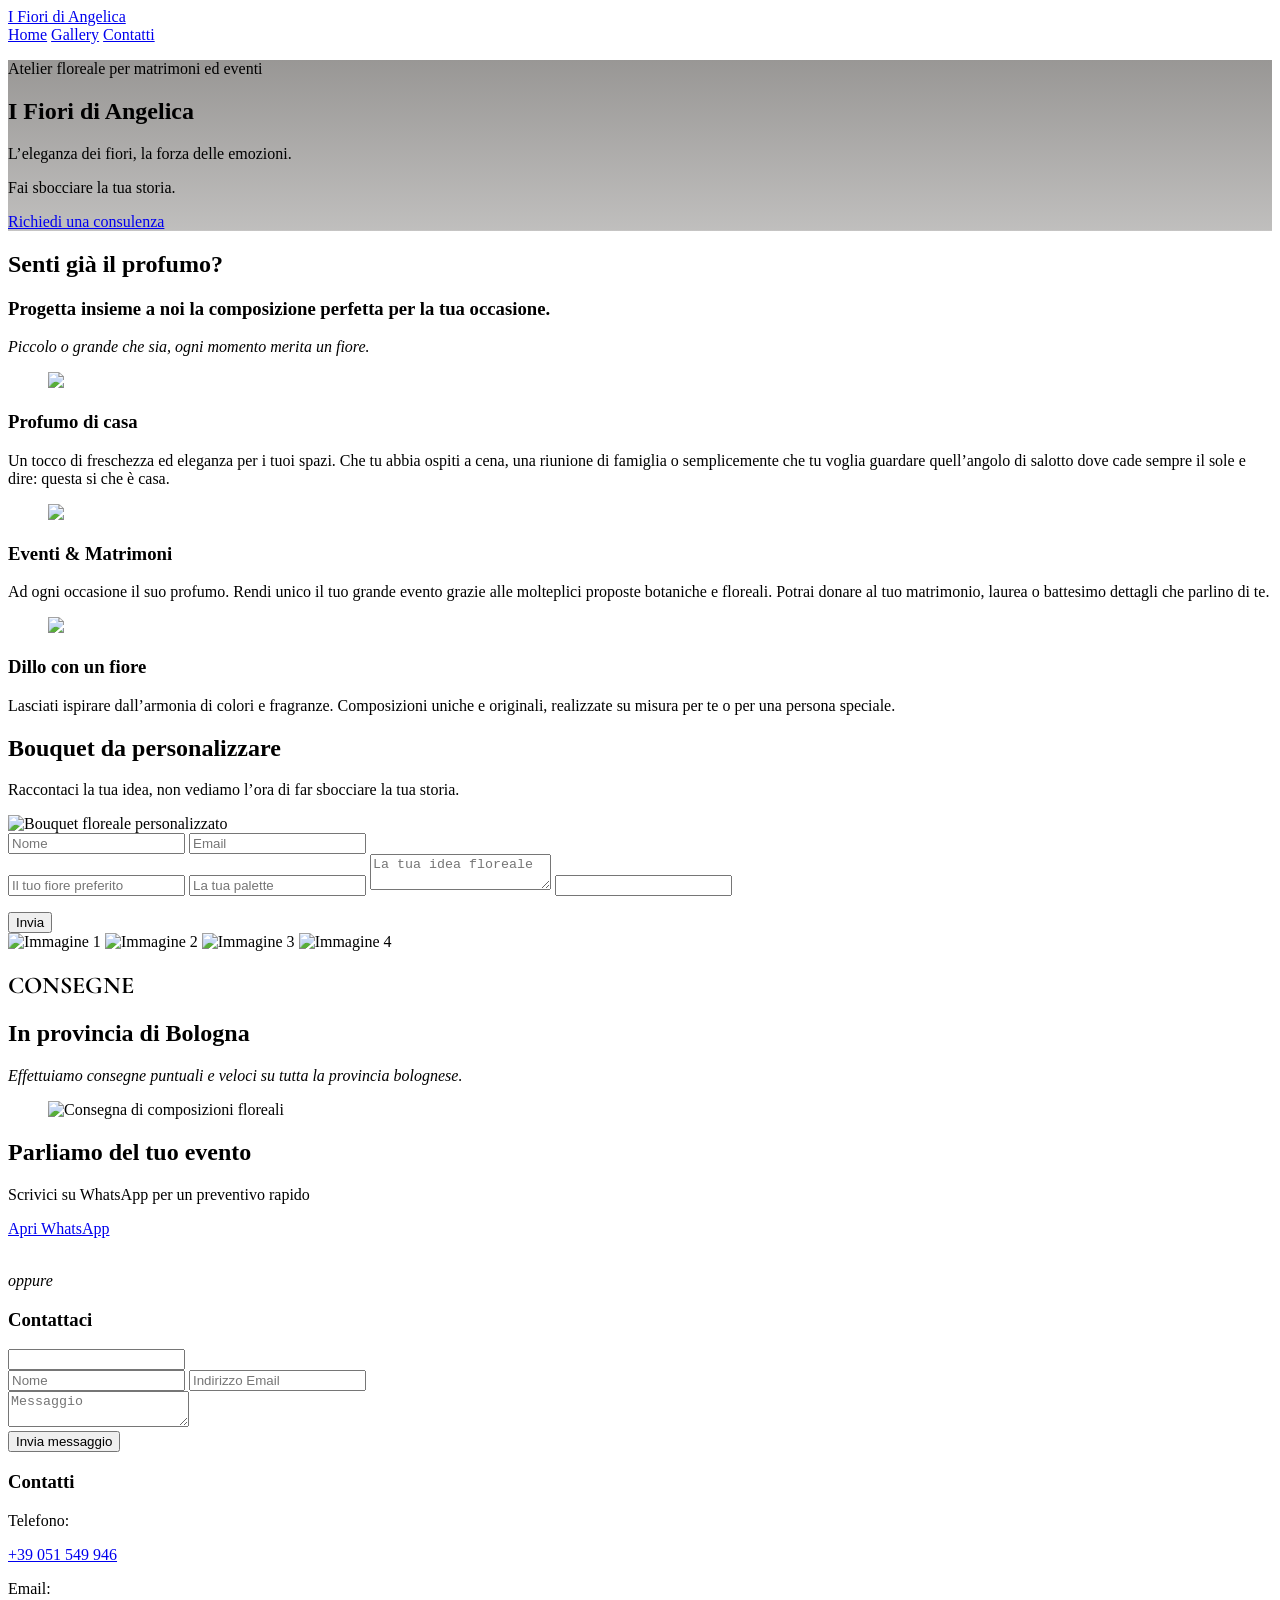
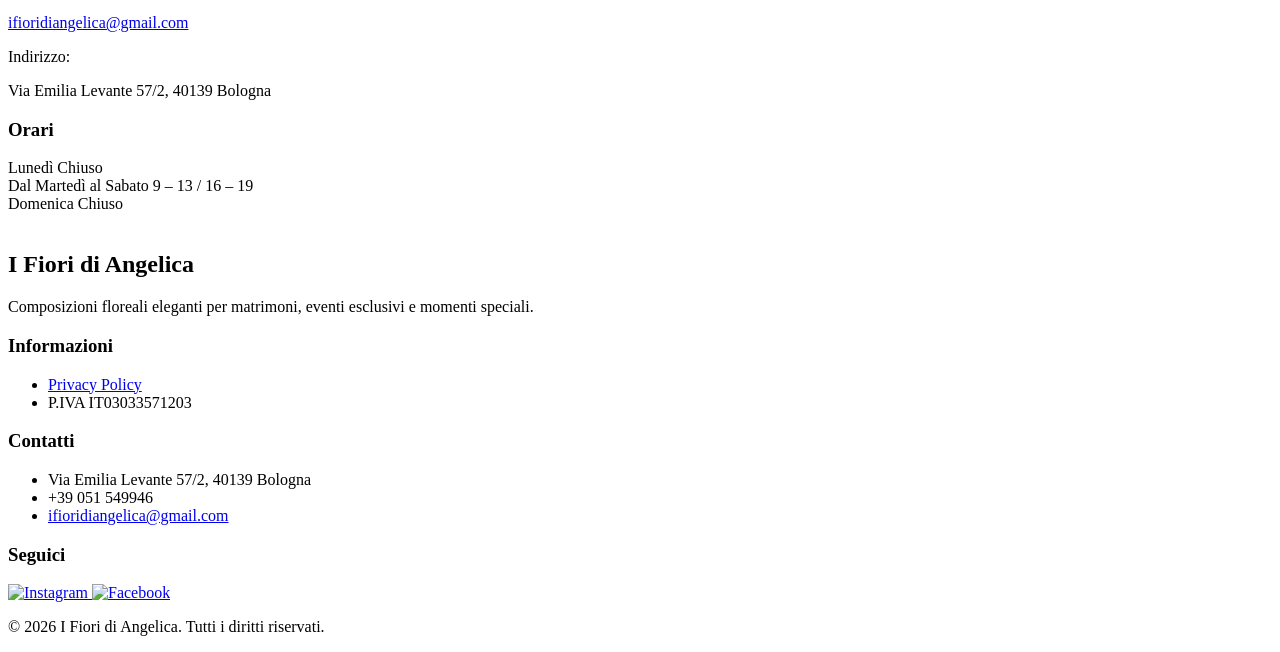
==== commit ec79d4d0: "Terva versione" ====
--- a/index.html
+++ b/index.html
@@ -1,10 +1,10 @@
-<!DOCTYPE html><html lang="it" data-theme="valentine"> <head><meta charset="UTF-8"><meta name="viewport" content="width=device-width, initial-scale=1.0"><link href="https://fonts.googleapis.com/css2?family=Cormorant+Garamond:wght@500;600;700&display=swap" rel="stylesheet"><title>I Fiori di Angelica</title><link rel="stylesheet" href="/fioridiangel/_astro/index.C8M-82SJ.css"></head> <body class="bg-base-100 text-base-content">  <header class="sticky top-0 z-50 border-b border-[#e9dfcf] bg-[rgba(250,246,240,0.88)] backdrop-blur-md"> <div class="mx-auto flex max-w-7xl items-center justify-between px-6 py-4"> <a href="#home" class="leading-none"> <span class="block pt-1 font-serif text-lg tracking-[0.04em] text-[#2f2f2f] md:text-xl">
+<!DOCTYPE html><html lang="it" data-theme="valentine"> <head><meta charset="UTF-8"><meta name="viewport" content="width=device-width, initial-scale=1.0"><link href="https://fonts.googleapis.com/css2?family=Cormorant+Garamond:wght@500;600;700&display=swap" rel="stylesheet"><title>I Fiori di Angelica</title><link rel="stylesheet" href="/fioridiangel/_astro/index.CIc_B7ZG.css"></head> <body class="bg-base-100 text-base-content">  <header class="sticky top-0 z-50 border-b border-[#e9dfcf] bg-[rgba(250,246,240,0.88)] backdrop-blur-md"> <div class="mx-auto flex max-w-7xl items-center justify-between px-6 py-4"> <a href="#home" class="leading-none"> <span class="block pt-1 font-serif text-lg tracking-[0.04em] text-[#2f2f2f] md:text-xl">
 I Fiori di Angelica
 </span> </a> <nav class="hidden items-center gap-8 md:flex"> <a href="#home" class="text-sm uppercase tracking-[0.18em] text-[#7b7368] transition hover:text-[#2f2f2f]">
 Home</a> <!-- <a href="#chisiamo" class="text-sm uppercase tracking-[0.18em] text-[#7b7368] transition hover:text-[#2f2f2f]">
         Chi siamo</a> --> <a href="#gallery" class="text-sm uppercase tracking-[0.18em] text-[#7b7368] transition hover:text-[#2f2f2f]">
 Gallery</a> <a href="#contact" class="inline-flex h-11 items-center justify-center rounded-full border border-[#d8c690] bg-[#e7cd87] px-6 text-sm font-semibold uppercase tracking-[0.18em] text-[#2f2f2f] transition hover:bg-[#dcc06f]">
-Contatti</a> </nav> </div> </header> <section id="home" class="hero min-h-[88vh] items-end bg-[linear-gradient(rgba(28,24,20,0.45),rgba(28,24,20,0.28)),url('/Copertina.jpeg')] bg-cover bg-center text-neutral-content"> <div class="hero-content w-full max-w-7xl justify-start px-6 py-20 md:py-28"> <div class="max-w-3xl text-left"> <p class="mb-4 text-xs font-semibold uppercase tracking-[0.32em] text-[#eadfca]">
+Contatti</a> </nav> </div> </header> <section id="home" class="hero min-h-[88vh] items-end bg-cover bg-center text-neutral-content" style="background-image: linear-gradient(rgba(28,24,20,0.45),rgba(28,24,20,0.28)), url('/fioridiangel/Copertina.jpeg'); background-size: cover; background-position: center;"> <div class="hero-content w-full max-w-7xl justify-start px-6 py-20 md:py-28"> <div class="max-w-3xl text-left"> <p class="mb-4 text-xs font-semibold uppercase tracking-[0.32em] text-[#eadfca]">
 Atelier floreale per matrimoni ed eventi
 </p> <h1 class="font-serif text-5xl leading-tight md:text-7xl md:leading-[1.05] text-white">
 I Fiori di Angelica
@@ -18,15 +18,15 @@
 Senti già il profumo?
 </h2> <h3 class="text-xl font-semibold text-center mb-6 text-base-content/80">
 Progetta insieme a noi la composizione perfetta per la tua occasione.
-</h3> <div class="w-24 h-px bg-base-content mx-auto mb-6"></div> <p class="text-base text-center text-base-content/80 mb-12"> <em>Piccolo o grande che sia, ogni momento merita un fiore.</em> </p> <div class="grid md:grid-cols-3 gap-6"> <div class="card bg-base-100 shadow-xl"> <figure><img src="/public/tavola0236-copiapersito.jpg"></figure> <div class="card-body"> <h3 class="card-title text-2xl font-bold">Profumo di casa</h3> <p class="text-base text-left leading-8 text-base-content/80">Un tocco di freschezza ed eleganza per i tuoi spazi. Che tu abbia ospiti a cena, una riunione di famiglia o semplicemente che tu voglia guardare quell’angolo di salotto dove cade sempre il sole e dire: questa si che è casa.</p> </div> </div> <div class="card bg-base-100 shadow-xl"> <figure><img src="/public/DSC04762PERSITO.jpg"></figure> <div class="card-body"> <h3 class="card-title text-2xl font-bold">Eventi & Matrimoni</h3> <p class="text-base text-left leading-8 text-base-content/80">
+</h3> <div class="w-24 h-px bg-base-content mx-auto mb-6"></div> <p class="text-base text-center text-base-content/80 mb-12"> <em>Piccolo o grande che sia, ogni momento merita un fiore.</em> </p> <div class="grid md:grid-cols-3 gap-6"> <div class="card bg-base-100 shadow-xl"> <figure><img src="/fioridiangel/tavola0236-copiapersito.jpg"></figure> <div class="card-body"> <h3 class="card-title text-2xl font-bold">Profumo di casa</h3> <p class="text-base text-left leading-8 text-base-content/80">Un tocco di freschezza ed eleganza per i tuoi spazi. Che tu abbia ospiti a cena, una riunione di famiglia o semplicemente che tu voglia guardare quell’angolo di salotto dove cade sempre il sole e dire: questa si che è casa.</p> </div> </div> <div class="card bg-base-100 shadow-xl"> <figure><img src="/fioridiangel/DSC04762PERSITO.jpg"></figure> <div class="card-body"> <h3 class="card-title text-2xl font-bold">Eventi & Matrimoni</h3> <p class="text-base text-left leading-8 text-base-content/80">
 Ad ogni occasione il suo profumo. Rendi unico il tuo grande evento grazie alle molteplici proposte botaniche e floreali. Potrai donare al tuo matrimonio, laurea o battesimo dettagli che parlino di te.
-</p> </div> </div> <div class="card bg-base-100 shadow-xl"> <figure><img src="/public/DSC_8291persito.jpg"></figure> <div class="card-body"> <h3 class="card-title text-2xl font-bold">Dillo con un fiore</h3> <p class="text-base text-left leading-8 text-base-content/80">
+</p> </div> </div> <div class="card bg-base-100 shadow-xl"> <figure><img src="/fioridiangel/DSC_8291persito.jpg"></figure> <div class="card-body"> <h3 class="card-title text-2xl font-bold">Dillo con un fiore</h3> <p class="text-base text-left leading-8 text-base-content/80">
 Lasciati ispirare dall’armonia di colori e fragranze. Composizioni uniche e originali, realizzate su misura per te o per una persona speciale.
 </p> </div> </div> </div> </section> <section class="bg-[#a7adaee7] py-16 md:py-24"> <div class="mx-auto max-w-400 px-6 md:px-10"> <div class="mb-14"> <h2 class="font-editorial text-3xl tracking-tight text-base-content md:text-4xl">
 Bouquet da personalizzare
 </h2> <!-- <div class="mt-8 h-0.5 w-16 bg-base-content/80"></div> --> <p class="mt-10 max-w-2xl text-lg text-base-content/70">
 Raccontaci la tua idea, non vediamo l’ora di far sbocciare la tua storia.
-</p> </div> <div class="grid grid-cols-1 gap-10 xl:grid-cols-12 xl:items-start"> <div class="xl:col-span-8"> <img src="/florist-03.jpg" alt="Bouquet floreale personalizzato" width="1280" height="696" loading="lazy" decoding="async" class="h-full min-h-105 w-full object-cover"> </div> <div class="xl:col-span-4 xl:pl-6"> <form id="bouquet-form" action="https://formsubmit.co/16cf8f69902d2e3c26b420955472e7bb" method="POST" class="space-y-4"> <div class="grid grid-cols-1 gap-4 sm:grid-cols-2"> <input type="text" name="name" required placeholder="Nome" class="input h-16 w-full rounded-none border border-base-content/15 bg-transparent px-5 text-base text-base-content placeholder:text-base-content/55 focus:outline-none"> <input type="email" name="email" required placeholder="Email" class="input h-16 w-full rounded-none border border-base-content/15 bg-transparent px-5 text-base text-base-content placeholder:text-base-content/55 focus:outline-none"> </div> <input type="text" name="fiore_preferito" placeholder="Il tuo fiore preferito" class="input h-16 w-full rounded-none border border-base-content/15 bg-transparent px-5 text-base text-base-content placeholder:text-base-content/55 focus:outline-none"> <input type="text" name="palette" placeholder="La tua palette" class="input h-16 w-full rounded-none border border-base-content/15 bg-transparent px-5 text-base text-base-content placeholder:text-base-content/55 focus:outline-none"> <textarea name="message" placeholder="La tua idea floreale" class="textarea min-h-47.5 w-full rounded-none border border-base-content/15 bg-transparent px-5 py-5 text-base text-base-content placeholder:text-base-content/55 focus:outline-none"></textarea> <input type="hidden" name="_subject" value="Nuova richiesta bouquet personalizzato"> <input type="hidden" name="_captcha" value="false"> <input type="text" name="_honey" class="hidden" tabindex="-1" autocomplete="off"> <div class="flex items-center justify-end gap-4 pt-2"> <p id="form-message" class="text-sm text-base-content/70"></p> <button type="submit" id="form-button" class="btn border-0 rounded-full bg-[#e7c878] px-10 text-sm font-semibold uppercase tracking-[0.2em] text-neutral hover:bg-[#ddb95f]">
+</p> </div> <div class="grid grid-cols-1 gap-10 xl:grid-cols-12 xl:items-start"> <div class="xl:col-span-8"> <img src="/fioridiangel/florist-03.jpg" alt="Bouquet floreale personalizzato" width="1280" height="696" loading="lazy" decoding="async" class="h-full min-h-105 w-full object-cover"> </div> <div class="xl:col-span-4 xl:pl-6"> <form id="bouquet-form" action="https://formsubmit.co/16cf8f69902d2e3c26b420955472e7bb" method="POST" class="space-y-4"> <div class="grid grid-cols-1 gap-4 sm:grid-cols-2"> <input type="text" name="name" required placeholder="Nome" class="input h-16 w-full rounded-none border border-base-content/15 bg-transparent px-5 text-base text-base-content placeholder:text-base-content/55 focus:outline-none"> <input type="email" name="email" required placeholder="Email" class="input h-16 w-full rounded-none border border-base-content/15 bg-transparent px-5 text-base text-base-content placeholder:text-base-content/55 focus:outline-none"> </div> <input type="text" name="fiore_preferito" placeholder="Il tuo fiore preferito" class="input h-16 w-full rounded-none border border-base-content/15 bg-transparent px-5 text-base text-base-content placeholder:text-base-content/55 focus:outline-none"> <input type="text" name="palette" placeholder="La tua palette" class="input h-16 w-full rounded-none border border-base-content/15 bg-transparent px-5 text-base text-base-content placeholder:text-base-content/55 focus:outline-none"> <textarea name="message" placeholder="La tua idea floreale" class="textarea min-h-47.5 w-full rounded-none border border-base-content/15 bg-transparent px-5 py-5 text-base text-base-content placeholder:text-base-content/55 focus:outline-none"></textarea> <input type="hidden" name="_subject" value="Nuova richiesta bouquet personalizzato"> <input type="hidden" name="_captcha" value="false"> <input type="text" name="_honey" class="hidden" tabindex="-1" autocomplete="off"> <div class="flex items-center justify-end gap-4 pt-2"> <p id="form-message" class="text-sm text-base-content/70"></p> <button type="submit" id="form-button" class="btn border-0 rounded-full bg-[#e7c878] px-10 text-sm font-semibold uppercase tracking-[0.2em] text-neutral hover:bg-[#ddb95f]">
 Invia
 </button> </div> <!-- <div class="flex justify-end pt-2">
             <button
@@ -34,11 +34,11 @@
               class="btn border-0 rounded-full bg-[#e7c878] px-10 text-sm font-semibold uppercase tracking-[0.2em] text-neutral hover:bg-[#ddb95f]"
             >Invia
             </button>
-          </div> --> </form> </div> </div> </div> </section> <script type="module">const t=document.getElementById("bouquet-form"),e=document.getElementById("form-message"),n=document.getElementById("form-button");t&&e&&n&&t.addEventListener("submit",async function(o){o.preventDefault(),e.textContent="",n.disabled=!0,n.textContent="Invio...";const r=new FormData(t);try{(await fetch(t.action,{method:"POST",body:r,headers:{Accept:"application/json"}})).ok?(e.textContent="Inviato",t.reset()):e.textContent="Errore nell'invio"}catch{e.textContent="Errore nell'invio"}n.disabled=!1,n.textContent="Invia"});</script> <section id="gallery" class="mt-16 scroll-mt-24 py-10 px-6"> <!-- <h2 class="text-3xl font-bold text-center mb-10">Gallery</h2> --> <div class="grid grid-cols-1 gap-5 md:grid-cols-2 lg:grid-cols-4"> <img src="/IMG_3632xsito.jpg" alt="Immagine 1" class="h-72 w-full rounded-2xl object-cover"> <img src="/IMG_3444-Modificaxsito.jpg" alt="Immagine 2" class="h-96 w-full rounded-2xl object-cover"> <img src="/Workshop-170424-91xsito.jpg" alt="Immagine 3" class="h-64 w-full rounded-2xl object-cover"> <img src="/Workshop-180424-119xsito.jpg" alt="Immagine 4" class="h-80 w-full rounded-2xl object-cover"> </div> </section> <section id="consegne" class="bg-white py-4 md:py-8"> <div class="mx-auto max-w-7xl bg-[#efefef] px-6 py-10 md:px-10 md:py-14"> <div class="grid grid-cols-1 items-center gap-10 lg:grid-cols-2"> <div class="max-w-xl space-y-6"> <h2 class="font-editorial text-4xl font-bold leading-none tracking-tight text-[#9aa095] md:text-6xl" style="font-family: 'Cormorant Garamond', serif;">
+          </div> --> </form> </div> </div> </div> </section> <script type="module">const t=document.getElementById("bouquet-form"),e=document.getElementById("form-message"),n=document.getElementById("form-button");t&&e&&n&&t.addEventListener("submit",async function(o){o.preventDefault(),e.textContent="",n.disabled=!0,n.textContent="Invio...";const r=new FormData(t);try{(await fetch(t.action,{method:"POST",body:r,headers:{Accept:"application/json"}})).ok?(e.textContent="Inviato",t.reset()):e.textContent="Errore nell'invio"}catch{e.textContent="Errore nell'invio"}n.disabled=!1,n.textContent="Invia"});</script> <section id="gallery" class="mt-16 scroll-mt-24 py-10 px-6"> <!-- <h2 class="text-3xl font-bold text-center mb-10">Gallery</h2> --> <div class="grid grid-cols-1 gap-5 md:grid-cols-2 lg:grid-cols-4"> <img src="/fioridiangel/IMG_3632xsito.jpg" alt="Immagine 1" class="h-72 w-full rounded-2xl object-cover"> <img src="/fioridiangel/IMG_3444-Modificaxsito.jpg" alt="Immagine 2" class="h-96 w-full rounded-2xl object-cover"> <img src="/fioridiangel/Workshop-170424-91xsito.jpg" alt="Immagine 3" class="h-64 w-full rounded-2xl object-cover"> <img src="/fioridiangel/Workshop-180424-119xsito.jpg" alt="Immagine 4" class="h-80 w-full rounded-2xl object-cover"> </div> </section> <section id="consegne" class="bg-white py-4 md:py-8"> <div class="mx-auto max-w-7xl bg-[#efefef] px-6 py-10 md:px-10 md:py-14"> <div class="grid grid-cols-1 items-center gap-10 lg:grid-cols-2"> <div class="max-w-xl space-y-6"> <h2 class="font-editorial text-4xl font-bold leading-none tracking-tight text-[#9aa095] md:text-6xl" style="font-family: 'Cormorant Garamond', serif;">
 CONSEGNE
 </h2> <h2 class="text-3xl font-semibold leading-tight text-[#959d93] md:text-4xl">
 In provincia di Bologna
-</h2> <div class="h-px w-20 bg-[#959d93]/40"></div> <p class="text-base leading-8 text-base-content/75 md:text-lg"> <em>Effettuiamo consegne puntuali e veloci su tutta la provincia bolognese.</em> </p> </div> <div> <figure class="overflow-hidden"> <img src="/DSC_9812-copia-1.png" alt="Consegna di composizioni floreali" width="1500" height="1209" loading="lazy" decoding="async" class="h-full w-full object-cover"> </figure> </div> </div> </div> </section> <section id="contact" class="bg-white px-6 py-16 md:px-10 md:py-20"> <div class="mx-auto max-w-[1400px]"> <div class="text-center"> <h2 class="text-3xl font-bold text-base-content md:text-4xl">
+</h2> <div class="h-px w-20 bg-[#959d93]/40"></div> <p class="text-base leading-8 text-base-content/75 md:text-lg"> <em>Effettuiamo consegne puntuali e veloci su tutta la provincia bolognese.</em> </p> </div> <div> <figure class="overflow-hidden"> <img src="/fioridiangel/DSC_9812-copia-1.png" alt="Consegna di composizioni floreali" width="1500" height="1209" loading="lazy" decoding="async" class="h-full w-full object-cover"> </figure> </div> </div> </div> </section> <section id="contact" class="bg-white px-6 py-16 md:px-10 md:py-20"> <div class="mx-auto max-w-[1400px]"> <div class="text-center"> <h2 class="text-3xl font-bold text-base-content md:text-4xl">
 Parliamo del tuo evento
 </h2> <p class="mt-4 text-base text-base-content/70 md:text-lg">
 Scrivici su WhatsApp per un preventivo rapido
@@ -96,7 +96,7 @@
 Composizioni floreali eleganti per matrimoni, eventi esclusivi e momenti speciali.
 </p> </div> <div> <h3 class="text-[11px] font-semibold uppercase tracking-[0.28em] text-[#8b8377]">
 Informazioni
-</h3> <ul class="mt-5 space-y-3 text-sm leading-6 text-[#5f5a52]"> <li> <a href="/privacy-policy" class="transition hover:text-[#2f2f2f]">
+</h3> <ul class="mt-5 space-y-3 text-sm leading-6 text-[#5f5a52]"> <li> <a href="/fioridiangel/privacy-policy" class="transition hover:text-[#2f2f2f]">
 Privacy Policy
 </a> </li> <li>P.IVA IT03033571203</li> </ul> </div> <div> <h3 class="text-[11px] font-semibold uppercase tracking-[0.28em] text-[#8b8377]">
 Contatti
@@ -104,6 +104,6 @@
 ifioridiangelica@gmail.com
 </a> </li> </ul> </div> <div> <h3 class="text-[11px] font-semibold uppercase tracking-[0.28em] text-[#8b8377]">
 Seguici
-</h3> <div class="mt-5 flex items-center gap-4"> <a href="https://www.instagram.com/ifioridiangelica/" target="_blank" rel="noopener noreferrer" aria-label="Instagram" class="flex h-14 w-14 items-center justify-center rounded-full bg-gradient-to-br from-[#f58529] via-[#dd2a7b] to-[#8134af] shadow-sm transition duration-300 hover:-translate-y-0.5 hover:shadow-md"> <img src="/instagram.svg" alt="Instagram" class="h-8 w-8 brightness-0 invert"> </a> <a href="https://www.facebook.com/search/top?q=i%20fiori%20di%20angelica&locale=it_IT" target="_blank" rel="noopener noreferrer" aria-label="Facebook" class="flex h-14 w-14 items-center justify-center rounded-full bg-[#1877f2] shadow-sm transition duration-300 hover:-translate-y-0.5 hover:shadow-md"> <img src="/facebook.svg" alt="Facebook" class="h-8 w-8 brightness-0 invert"> </a> </div> </div> </div> <div class="mt-14 border-t border-[#e4ddd2] pt-6"> <p class="text-sm text-[#8b8377]">
+</h3> <div class="mt-5 flex items-center gap-4"> <a href="https://www.instagram.com/ifioridiangelica/" target="_blank" rel="noopener noreferrer" aria-label="Instagram" class="flex h-14 w-14 items-center justify-center rounded-full bg-gradient-to-br from-[#f58529] via-[#dd2a7b] to-[#8134af] shadow-sm transition duration-300 hover:-translate-y-0.5 hover:shadow-md"> <img src="/fioridiangel/instagram.svg" alt="Instagram" class="h-8 w-8 brightness-0 invert"> </a> <a href="https://www.facebook.com/search/top?q=i%20fiori%20di%20angelica&locale=it_IT" target="_blank" rel="noopener noreferrer" aria-label="Facebook" class="flex h-14 w-14 items-center justify-center rounded-full bg-[#1877f2] shadow-sm transition duration-300 hover:-translate-y-0.5 hover:shadow-md"> <img src="/fioridiangel/facebook.svg" alt="Facebook" class="h-8 w-8 brightness-0 invert"> </a> </div> </div> </div> <div class="mt-14 border-t border-[#e4ddd2] pt-6"> <p class="text-sm text-[#8b8377]">
 © 2026 I Fiori di Angelica. Tutti i diritti riservati.
 </p> </div> </div> </footer>  </body></html>
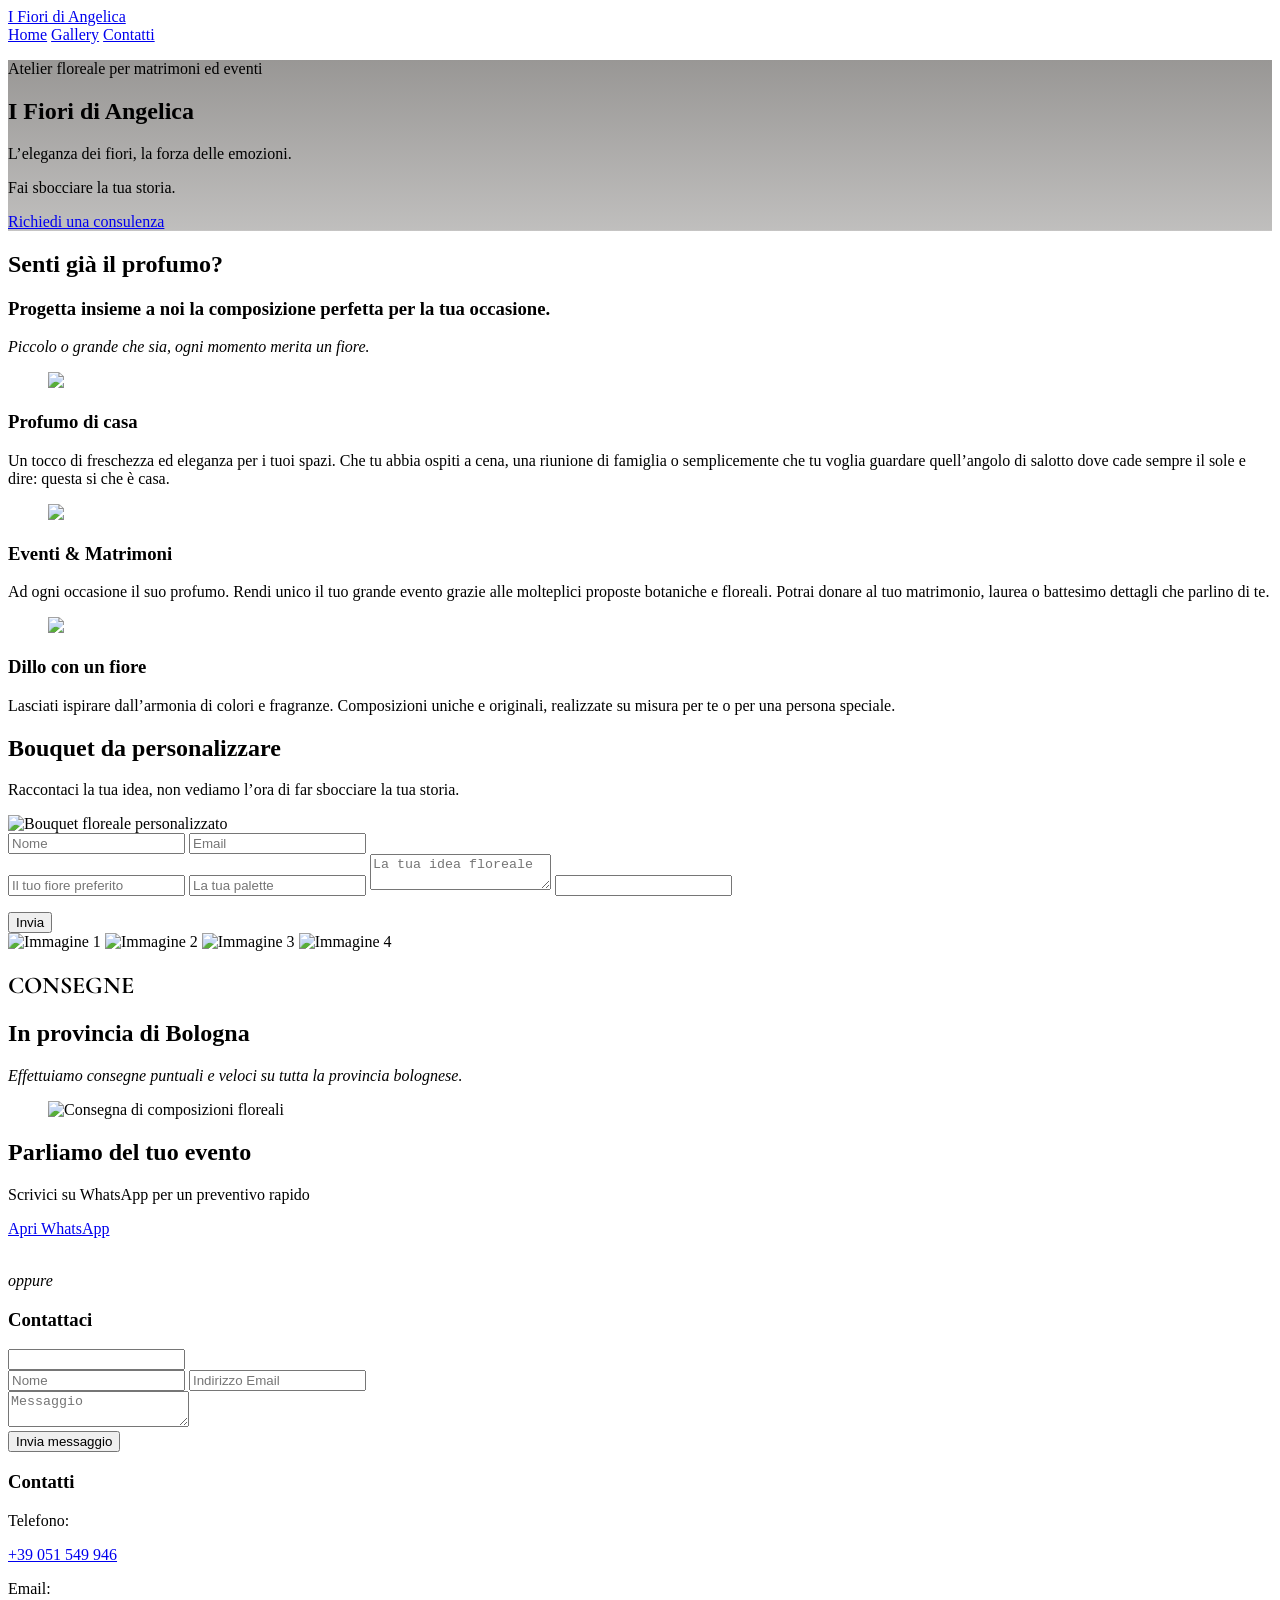
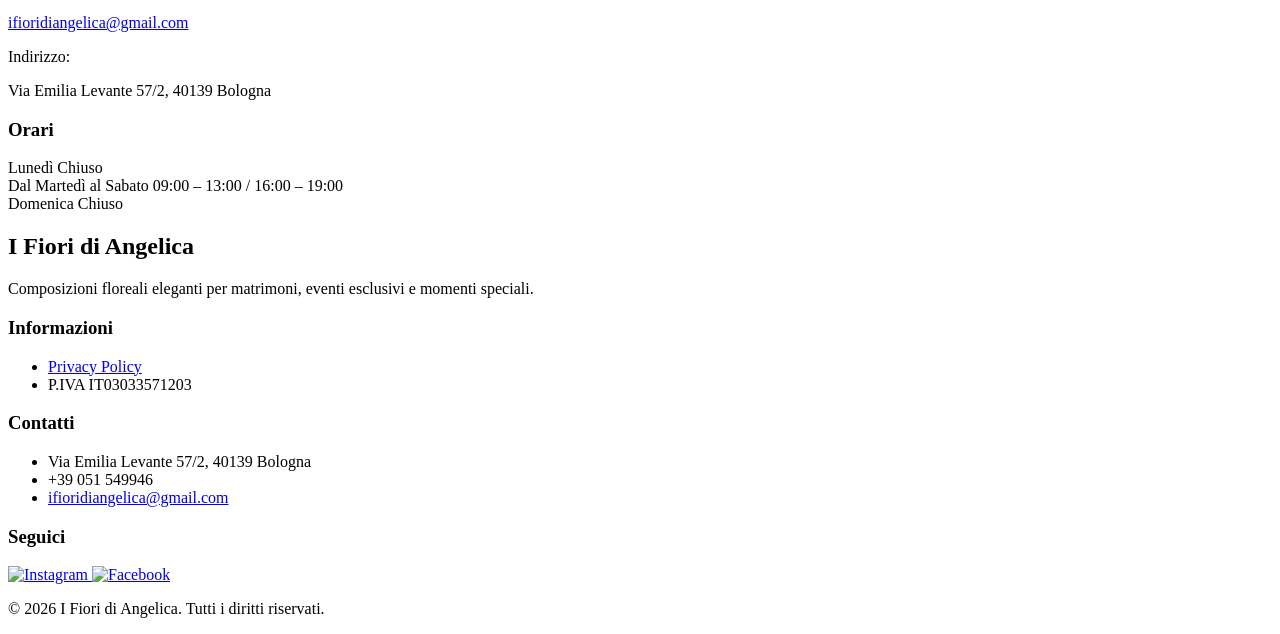
==== commit 3f9e2227: "Release 2" ====
--- a/index.html
+++ b/index.html
@@ -1,9 +1,9 @@
-<!DOCTYPE html><html lang="it" data-theme="valentine"> <head><meta charset="UTF-8"><meta name="viewport" content="width=device-width, initial-scale=1.0"><link href="https://fonts.googleapis.com/css2?family=Cormorant+Garamond:wght@500;600;700&display=swap" rel="stylesheet"><title>I Fiori di Angelica</title><link rel="stylesheet" href="/fioridiangel/_astro/index.CIc_B7ZG.css"></head> <body class="bg-base-100 text-base-content">  <header class="sticky top-0 z-50 border-b border-[#e9dfcf] bg-[rgba(250,246,240,0.88)] backdrop-blur-md"> <div class="mx-auto flex max-w-7xl items-center justify-between px-6 py-4"> <a href="#home" class="leading-none"> <span class="block pt-1 font-serif text-lg tracking-[0.04em] text-[#2f2f2f] md:text-xl">
+<!DOCTYPE html><html lang="it" data-theme="valentine"> <head><meta charset="UTF-8"><meta name="viewport" content="width=device-width, initial-scale=1.0"><link href="https://fonts.googleapis.com/css2?family=Cormorant+Garamond:wght@500;600;700&display=swap" rel="stylesheet"><title>I Fiori di Angelica</title><link rel="stylesheet" href="/fioridiangel/_astro/Footer.BbIXrc35.css"></head> <body class="bg-base-100 text-base-content">  <header class="sticky top-0 z-50 border-b border-[#e9dfcf] bg-[rgba(250,246,240,0.88)] backdrop-blur-md"> <div class="mx-auto flex max-w-7xl items-center justify-between px-6 py-4"> <a href="/fioridiangel/#home" class="leading-none"> <span class="block pt-1 font-serif text-lg tracking-[0.04em] text-[#2f2f2f] md:text-xl">
 I Fiori di Angelica
-</span> </a> <nav class="hidden items-center gap-8 md:flex"> <a href="#home" class="text-sm uppercase tracking-[0.18em] text-[#7b7368] transition hover:text-[#2f2f2f]">
-Home</a> <!-- <a href="#chisiamo" class="text-sm uppercase tracking-[0.18em] text-[#7b7368] transition hover:text-[#2f2f2f]">
-        Chi siamo</a> --> <a href="#gallery" class="text-sm uppercase tracking-[0.18em] text-[#7b7368] transition hover:text-[#2f2f2f]">
-Gallery</a> <a href="#contact" class="inline-flex h-11 items-center justify-center rounded-full border border-[#d8c690] bg-[#e7cd87] px-6 text-sm font-semibold uppercase tracking-[0.18em] text-[#2f2f2f] transition hover:bg-[#dcc06f]">
+</span> </a> <nav class="hidden items-center gap-8 md:flex"> <a href="/fioridiangel/#home" class="text-sm uppercase tracking-[0.18em] text-[#7b7368] transition hover:text-[#2f2f2f]">
+Home</a> <!-- <a href={`${baseUrl}about`} class="text-sm uppercase tracking-[0.18em] text-[#7b7368] transition hover:text-[#2f2f2f]">
+        Chi siamo</a> --> <a href="/fioridiangel/#gallery" class="text-sm uppercase tracking-[0.18em] text-[#7b7368] transition hover:text-[#2f2f2f]">
+Gallery</a> <a href="/fioridiangel/#contact" class="inline-flex h-11 items-center justify-center rounded-full border border-[#d8c690] bg-[#e7cd87] px-6 text-sm font-semibold uppercase tracking-[0.18em] text-[#2f2f2f] transition hover:bg-[#dcc06f]">
 Contatti</a> </nav> </div> </header> <section id="home" class="hero min-h-[88vh] items-end bg-cover bg-center text-neutral-content" style="background-image: linear-gradient(rgba(28,24,20,0.45),rgba(28,24,20,0.28)), url('/fioridiangel/Copertina.jpeg'); background-size: cover; background-position: center;"> <div class="hero-content w-full max-w-7xl justify-start px-6 py-20 md:py-28"> <div class="max-w-3xl text-left"> <p class="mb-4 text-xs font-semibold uppercase tracking-[0.32em] text-[#eadfca]">
 Atelier floreale per matrimoni ed eventi
 </p> <h1 class="font-serif text-5xl leading-tight md:text-7xl md:leading-[1.05] text-white">
@@ -26,7 +26,7 @@
 Bouquet da personalizzare
 </h2> <!-- <div class="mt-8 h-0.5 w-16 bg-base-content/80"></div> --> <p class="mt-10 max-w-2xl text-lg text-base-content/70">
 Raccontaci la tua idea, non vediamo l’ora di far sbocciare la tua storia.
-</p> </div> <div class="grid grid-cols-1 gap-10 xl:grid-cols-12 xl:items-start"> <div class="xl:col-span-8"> <img src="/fioridiangel/florist-03.jpg" alt="Bouquet floreale personalizzato" width="1280" height="696" loading="lazy" decoding="async" class="h-full min-h-105 w-full object-cover"> </div> <div class="xl:col-span-4 xl:pl-6"> <form id="bouquet-form" action="https://formsubmit.co/16cf8f69902d2e3c26b420955472e7bb" method="POST" class="space-y-4"> <div class="grid grid-cols-1 gap-4 sm:grid-cols-2"> <input type="text" name="name" required placeholder="Nome" class="input h-16 w-full rounded-none border border-base-content/15 bg-transparent px-5 text-base text-base-content placeholder:text-base-content/55 focus:outline-none"> <input type="email" name="email" required placeholder="Email" class="input h-16 w-full rounded-none border border-base-content/15 bg-transparent px-5 text-base text-base-content placeholder:text-base-content/55 focus:outline-none"> </div> <input type="text" name="fiore_preferito" placeholder="Il tuo fiore preferito" class="input h-16 w-full rounded-none border border-base-content/15 bg-transparent px-5 text-base text-base-content placeholder:text-base-content/55 focus:outline-none"> <input type="text" name="palette" placeholder="La tua palette" class="input h-16 w-full rounded-none border border-base-content/15 bg-transparent px-5 text-base text-base-content placeholder:text-base-content/55 focus:outline-none"> <textarea name="message" placeholder="La tua idea floreale" class="textarea min-h-47.5 w-full rounded-none border border-base-content/15 bg-transparent px-5 py-5 text-base text-base-content placeholder:text-base-content/55 focus:outline-none"></textarea> <input type="hidden" name="_subject" value="Nuova richiesta bouquet personalizzato"> <input type="hidden" name="_captcha" value="false"> <input type="text" name="_honey" class="hidden" tabindex="-1" autocomplete="off"> <div class="flex items-center justify-end gap-4 pt-2"> <p id="form-message" class="text-sm text-base-content/70"></p> <button type="submit" id="form-button" class="btn border-0 rounded-full bg-[#e7c878] px-10 text-sm font-semibold uppercase tracking-[0.2em] text-neutral hover:bg-[#ddb95f]">
+</p> </div> <div class="grid grid-cols-1 gap-10 xl:grid-cols-12 xl:items-start"> <div class="xl:col-span-8"> <img src="/fioridiangel/florist-03.jpg" alt="Bouquet floreale personalizzato" width="1280" height="696" loading="lazy" decoding="async" class="h-full min-h-105 w-full object-cover"> </div> <div class="xl:col-span-4 xl:pl-6"> <form id="bouquet-form" action="https://formsubmit.co/ifioridiangelica@gmail.com" method="POST" class="space-y-4"> <div class="grid grid-cols-1 gap-4 sm:grid-cols-2"> <input type="text" name="name" required placeholder="Nome" class="input h-16 w-full rounded-none border border-base-content/15 bg-transparent px-5 text-base text-base-content placeholder:text-base-content/55 focus:outline-none"> <input type="email" name="email" required placeholder="Email" class="input h-16 w-full rounded-none border border-base-content/15 bg-transparent px-5 text-base text-base-content placeholder:text-base-content/55 focus:outline-none"> </div> <input type="text" name="fiore_preferito" placeholder="Il tuo fiore preferito" class="input h-16 w-full rounded-none border border-base-content/15 bg-transparent px-5 text-base text-base-content placeholder:text-base-content/55 focus:outline-none"> <input type="text" name="palette" placeholder="La tua palette" class="input h-16 w-full rounded-none border border-base-content/15 bg-transparent px-5 text-base text-base-content placeholder:text-base-content/55 focus:outline-none"> <textarea name="message" placeholder="La tua idea floreale" class="textarea min-h-47.5 w-full rounded-none border border-base-content/15 bg-transparent px-5 py-5 text-base text-base-content placeholder:text-base-content/55 focus:outline-none"></textarea> <input type="hidden" name="_subject" value="Nuova richiesta bouquet personalizzato"> <input type="hidden" name="_captcha" value="false"> <input type="text" name="_honey" class="hidden" tabindex="-1" autocomplete="off"> <div class="flex items-center justify-end gap-4 pt-2"> <p id="form-message" class="text-sm text-base-content/70"></p> <button type="submit" id="form-button" class="btn border-0 rounded-full bg-[#e7c878] px-10 text-sm font-semibold uppercase tracking-[0.2em] text-neutral hover:bg-[#ddb95f]">
 Invia
 </button> </div> <!-- <div class="flex justify-end pt-2">
             <button
@@ -38,22 +38,20 @@
 CONSEGNE
 </h2> <h2 class="text-3xl font-semibold leading-tight text-[#959d93] md:text-4xl">
 In provincia di Bologna
-</h2> <div class="h-px w-20 bg-[#959d93]/40"></div> <p class="text-base leading-8 text-base-content/75 md:text-lg"> <em>Effettuiamo consegne puntuali e veloci su tutta la provincia bolognese.</em> </p> </div> <div> <figure class="overflow-hidden"> <img src="/fioridiangel/DSC_9812-copia-1.png" alt="Consegna di composizioni floreali" width="1500" height="1209" loading="lazy" decoding="async" class="h-full w-full object-cover"> </figure> </div> </div> </div> </section> <section id="contact" class="bg-white px-6 py-16 md:px-10 md:py-20"> <div class="mx-auto max-w-[1400px]"> <div class="text-center"> <h2 class="text-3xl font-bold text-base-content md:text-4xl">
+</h2> <div class="h-px w-20 bg-[#959d93]/40"></div> <p class="text-base leading-8 text-base-content/75 md:text-lg"> <em>Effettuiamo consegne puntuali e veloci su tutta la provincia bolognese.</em> </p> </div> <div> <figure class="overflow-hidden"> <img src="/fioridiangel/DSC_9812-copia-1.png" alt="Consegna di composizioni floreali" width="1500" height="1209" loading="lazy" decoding="async" class="h-full w-full object-cover"> </figure> </div> </div> </div> </section> <section id="contact" class="bg-white px-6 py-16 md:px-10 md:py-20"> <div class="mx-auto max-w-350"> <div class="text-center"> <h2 class="text-3xl font-bold text-base-content md:text-4xl">
 Parliamo del tuo evento
 </h2> <p class="mt-4 text-base text-base-content/70 md:text-lg">
 Scrivici su WhatsApp per un preventivo rapido
 </p> <div class="mt-8"> <a href="https://wa.me/393201165529?text=Ciao%20vorrei%20informazioni" target="_blank" rel="noopener noreferrer" class="btn btn-success btn-lg rounded-full px-8">
 Apri WhatsApp
-</a> </div> </div> <br><p class="text-base text-base-content/60 text-center"><em>oppure</em></p> <div class="mt-8 grid grid-cols-1 gap-8 lg:grid-cols-[1.25fr_0.85fr]"> <div class="rounded-[1.5rem] bg-[#f3f3f3] p-6 shadow-sm"> <div class="mb-6 text-left"> <h3 class="text-xl font-semibold text-base-content">
+</a> </div> </div> <br><p class="text-base text-base-content/60 text-center"><em>oppure</em></p> <div class="mt-8 grid grid-cols-1 gap-8 lg:grid-cols-[1.25fr_0.85fr]"> <div class="rounded-3xl bg-[#f3f3f3] p-6 shadow-sm"> <div class="mb-6 text-left"> <h3 class="text-xl font-semibold text-base-content">
 Contattaci
-</h3> </div> <form id="contact-form" action="https://formsubmit.co/LA_TUA_STRINGA_FORMSUBMIT" method="POST" class="space-y-6"> <input type="hidden" name="_subject" value="Nuovo messaggio dal sito"> <input type="hidden" name="_captcha" value="false"> <input type="text" name="_honey" class="hidden" tabindex="-1" autocomplete="off"> <div class="grid grid-cols-1 gap-6 md:grid-cols-2"> <input type="text" name="name" placeholder="Nome" required class="input h-18 w-full rounded-none border border-black/10 bg-white px-5 text-lg text-base-content placeholder:text-base-content/45 focus:outline-none"> <input type="email" name="email" placeholder="Indirizzo Email" required class="input h-18 w-full rounded-none border border-black/10 bg-white px-5 text-lg text-base-content placeholder:text-base-content/45 focus:outline-none"> </div> <textarea name="message" placeholder="Messaggio" required class="textarea min-h-[190px] w-full rounded-none border border-black/10 bg-white px-5 py-5 text-lg text-base-content placeholder:text-base-content/45 focus:outline-none"></textarea> <div class="flex justify-start md:justify-end"> <button id="contact-form-button" type="submit" class="inline-flex h-[48px] items-center justify-center rounded-full bg-[#e7cd87] px-8 text-sm font-semibold uppercase tracking-[0.22em] text-[#2f2f2f] transition hover:bg-[#dcc06f]">Invia messaggio
-</button> </div> </form> </div> <div class="space-y-6"> <div class="rounded-[1.5rem] bg-[#f3f3f3] p-6 shadow-sm"> <h3 class="text-xl font-semibold text-base-content">
+</h3> </div> <form id="contact-form" action="https://formsubmit.co/ifioridiangelica@gmail.com" method="POST" class="space-y-6"> <input type="hidden" name="_subject" value="Nuovo messaggio dal sito"> <input type="hidden" name="_captcha" value="false"> <input type="text" name="_honey" class="hidden" tabindex="-1" autocomplete="off"> <div class="grid grid-cols-1 gap-6 md:grid-cols-2"> <input type="text" name="name" placeholder="Nome" required class="input h-18 w-full rounded-none border border-black/10 bg-white px-5 text-lg text-base-content placeholder:text-base-content/45 focus:outline-none"> <input type="email" name="email" placeholder="Indirizzo Email" required class="input h-18 w-full rounded-none border border-black/10 bg-white px-5 text-lg text-base-content placeholder:text-base-content/45 focus:outline-none"> </div> <textarea name="message" placeholder="Messaggio" required class="textarea min-h-47.5 w-full rounded-none border border-black/10 bg-white px-5 py-5 text-lg text-base-content placeholder:text-base-content/45 focus:outline-none"></textarea> <div class="flex justify-start md:justify-end"> <button id="contact-form-button" type="submit" class="inline-flex h-12 items-center justify-center rounded-full bg-[#e7cd87] px-8 text-sm font-semibold uppercase tracking-[0.22em] text-[#2f2f2f] transition hover:bg-[#dcc06f]">Invia messaggio
+</button> </div> </form> </div> <div class="space-y-6"> <div class="rounded-3xl bg-[#f3f3f3] p-6 shadow-sm"> <h3 class="text-xl font-semibold text-base-content">
 Contatti
-</h3> <div class="mt-5 space-y-4 text-sm md:text-base"> <div> <p class="text-base-content/50">Telefono:</p> <a href="tel:+39 051 549 946" class="text-base-content transition hover:opacity-70">+39 051 549 946
-</a> </div> <div> <p class="text-base-content/50">Email:</p> <a href="mailto:ifioridiangelica@gmail.com" class="text-base-content transition hover:opacity-70">ifioridiangelica@gmail.com
-</a> </div> <div> <p class="text-base-content/50">Indirizzo:</p>
+</h3> <div class="mt-5 space-y-4 text-sm md:text-base"> <div> <p class="text-base-content/50">Telefono:</p> <a href="tel:+39051549946" class="text-base-content transition hover:opacity-70">+39 051 549 946</a> </div> <div> <p class="text-base-content/50">Email:</p> <a href="mailto:ifioridiangelica@gmail.com" class="text-base-content transition hover:opacity-70">ifioridiangelica@gmail.com</a> </div> <div> <p class="text-base-content/50">Indirizzo:</p>
 Via Emilia Levante 57/2, 40139 Bologna
-</div> </div> </div> <!-- <div class="rounded-[1.5rem] bg-[#f3f3f3] p-6 shadow-sm">
+</div> </div> </div> <!-- <div class="rounded-3xl bg-[#f3f3f3] p-6 shadow-sm">
           <h3 class="text-xl font-semibold text-base-content">
             Orari di apertura
           </h3>
@@ -88,15 +86,15 @@
               <span>Chiuso</span>
             </div>
           </div>
-        </div> --> <div class="rounded-[1.5rem] bg-[#f3f3f3] p-6 shadow-sm"> <h3 class="text-xl font-semibold text-base-content">
+        </div> --> <div class="rounded-3xl bg-[#f3f3f3] p-6 shadow-sm"> <h3 class="text-xl font-semibold text-base-content">
 Orari
-</h3> <div class="mt-5 space-y-3 text-sm text-base-content/80 md:text-base"> <div class="flex items-center justify-between border-b border-black/10 pb-2"> <span>Lunedì</span> <span>Chiuso</span> </div> <div class="flex items-center justify-between border-b border-black/10 pb-2"> <span>Dal Martedì al Sabato</span> <span>9 – 13 / 16 – 19</span> </div> <div class="flex items-center justify-between"> <span>Domenica</span> <span>Chiuso</span> </div> </div> </div> </div> </div> <br> </div></section> <script type="module">const e=document.getElementById("contact-form"),t=document.getElementById("contact-form-button");e&&t&&e.addEventListener("submit",async function(s){s.preventDefault(),t.disabled=!0,t.textContent="Invio...",t.classList.remove("bg-[#9fb59a]","bg-[#e57373]"),t.classList.add("bg-[#dcc06f]");const o=new FormData(e);try{(await fetch(e.action,{method:"POST",body:o,headers:{Accept:"application/json"}})).ok?(e.reset(),t.textContent="Inviato",t.classList.remove("bg-[#dcc06f]"),t.classList.add("bg-[#9fb59a]")):(t.textContent="Errore",t.classList.remove("bg-[#dcc06f]"),t.classList.add("bg-[#e57373]"))}catch{t.textContent="Errore",t.classList.remove("bg-[#dcc06f]"),t.classList.add("bg-[#e57373]")}t.disabled=!1});</script> <footer class="border-t border-base-300 bg-[#f6f3ee] text-[#2f2f2f]"> <div class="mx-auto max-w-7xl px-6 py-20"> <div class="grid grid-cols-1 gap-x-12 gap-y-14 md:grid-cols-2 xl:grid-cols-[1.4fr_0.9fr_1fr_0.8fr]"> <div class="max-w-sm"> <h2 class="font-serif text-3xl tracking-[0.04em] text-[#2f2f2f]">
+</h3> <div class="mt-5 space-y-3 text-sm text-base-content/80 md:text-base"> <div class="flex items-center justify-between border-b border-black/10 pb-2"> <span>Lunedì</span> <span>Chiuso</span> </div> <div class="flex items-center justify-between border-b border-black/10 pb-2"> <span>Dal Martedì al Sabato</span> <span class="text-right">09:00 – 13:00 / 16:00 – 19:00</span> </div> <div class="flex items-center justify-between"> <span>Domenica</span> <span>Chiuso</span> </div> </div> </div> </div> </div> </div></section> <script type="module">const e=document.getElementById("contact-form"),t=document.getElementById("contact-form-button");e instanceof HTMLFormElement&&t instanceof HTMLButtonElement&&e.addEventListener("submit",async function(s){s.preventDefault(),t.disabled=!0,t.textContent="Invio...",t.classList.remove("bg-[#9fb59a]","bg-[#e57373]"),t.classList.add("bg-[#dcc06f]");const n=new FormData(e);try{(await fetch(e.action,{method:"POST",body:n,headers:{Accept:"application/json"}})).ok?(e.reset(),t.textContent="Inviato",t.classList.remove("bg-[#dcc06f]"),t.classList.add("bg-[#9fb59a]")):(t.textContent="Errore",t.classList.remove("bg-[#dcc06f]"),t.classList.add("bg-[#e57373]"))}catch{t.textContent="Errore",t.classList.remove("bg-[#dcc06f]"),t.classList.add("bg-[#e57373]")}t.disabled=!1});</script> <footer class="border-t border-base-300 bg-[#f6f3ee] text-[#2f2f2f]"> <div class="mx-auto max-w-7xl px-6 py-20"> <div class="grid grid-cols-1 gap-x-12 gap-y-14 md:grid-cols-2 xl:grid-cols-[1.4fr_0.9fr_1fr_0.8fr]"> <div class="max-w-sm"> <h2 class="font-serif text-3xl tracking-[0.04em] text-[#2f2f2f]">
 I Fiori di Angelica
 </h2> <div class="mt-5 h-px w-16 bg-[#d8c690]"></div> <p class="mt-5 text-sm leading-7 text-[#5f5a52]">
 Composizioni floreali eleganti per matrimoni, eventi esclusivi e momenti speciali.
 </p> </div> <div> <h3 class="text-[11px] font-semibold uppercase tracking-[0.28em] text-[#8b8377]">
 Informazioni
-</h3> <ul class="mt-5 space-y-3 text-sm leading-6 text-[#5f5a52]"> <li> <a href="/fioridiangel/privacy-policy" class="transition hover:text-[#2f2f2f]">
+</h3> <ul class="mt-5 space-y-3 text-sm leading-6 text-[#5f5a52]"> <li> <a href="/fioridiangel/privacy" class="transition hover:text-[#2f2f2f]">
 Privacy Policy
 </a> </li> <li>P.IVA IT03033571203</li> </ul> </div> <div> <h3 class="text-[11px] font-semibold uppercase tracking-[0.28em] text-[#8b8377]">
 Contatti
@@ -104,6 +102,6 @@
 ifioridiangelica@gmail.com
 </a> </li> </ul> </div> <div> <h3 class="text-[11px] font-semibold uppercase tracking-[0.28em] text-[#8b8377]">
 Seguici
-</h3> <div class="mt-5 flex items-center gap-4"> <a href="https://www.instagram.com/ifioridiangelica/" target="_blank" rel="noopener noreferrer" aria-label="Instagram" class="flex h-14 w-14 items-center justify-center rounded-full bg-gradient-to-br from-[#f58529] via-[#dd2a7b] to-[#8134af] shadow-sm transition duration-300 hover:-translate-y-0.5 hover:shadow-md"> <img src="/fioridiangel/instagram.svg" alt="Instagram" class="h-8 w-8 brightness-0 invert"> </a> <a href="https://www.facebook.com/search/top?q=i%20fiori%20di%20angelica&locale=it_IT" target="_blank" rel="noopener noreferrer" aria-label="Facebook" class="flex h-14 w-14 items-center justify-center rounded-full bg-[#1877f2] shadow-sm transition duration-300 hover:-translate-y-0.5 hover:shadow-md"> <img src="/fioridiangel/facebook.svg" alt="Facebook" class="h-8 w-8 brightness-0 invert"> </a> </div> </div> </div> <div class="mt-14 border-t border-[#e4ddd2] pt-6"> <p class="text-sm text-[#8b8377]">
+</h3> <div class="mt-5 flex items-center gap-4"> <a href="https://www.instagram.com/ifioridiangelica/" target="_blank" rel="noopener noreferrer" aria-label="Instagram" class="flex h-14 w-14 items-center justify-center rounded-full bg-linear-to-br from-[#f58529] via-[#dd2a7b] to-[#8134af] shadow-sm transition duration-300 hover:-translate-y-0.5 hover:shadow-md"> <img src="/fioridiangel/instagram.svg" alt="Instagram" class="h-8 w-8 brightness-0 invert"> </a> <a href="https://www.facebook.com/ifioridiangelica?locale=it_IT" target="_blank" rel="noopener noreferrer" aria-label="Facebook" class="flex h-14 w-14 items-center justify-center rounded-full bg-[#1877f2] shadow-sm transition duration-300 hover:-translate-y-0.5 hover:shadow-md"> <img src="/fioridiangel/facebook.svg" alt="Facebook" class="h-8 w-8 brightness-0 invert"> </a> </div> </div> </div> <div class="mt-14 border-t border-[#e4ddd2] pt-6"> <p class="text-sm text-[#8b8377]">
 © 2026 I Fiori di Angelica. Tutti i diritti riservati.
 </p> </div> </div> </footer>  </body></html>
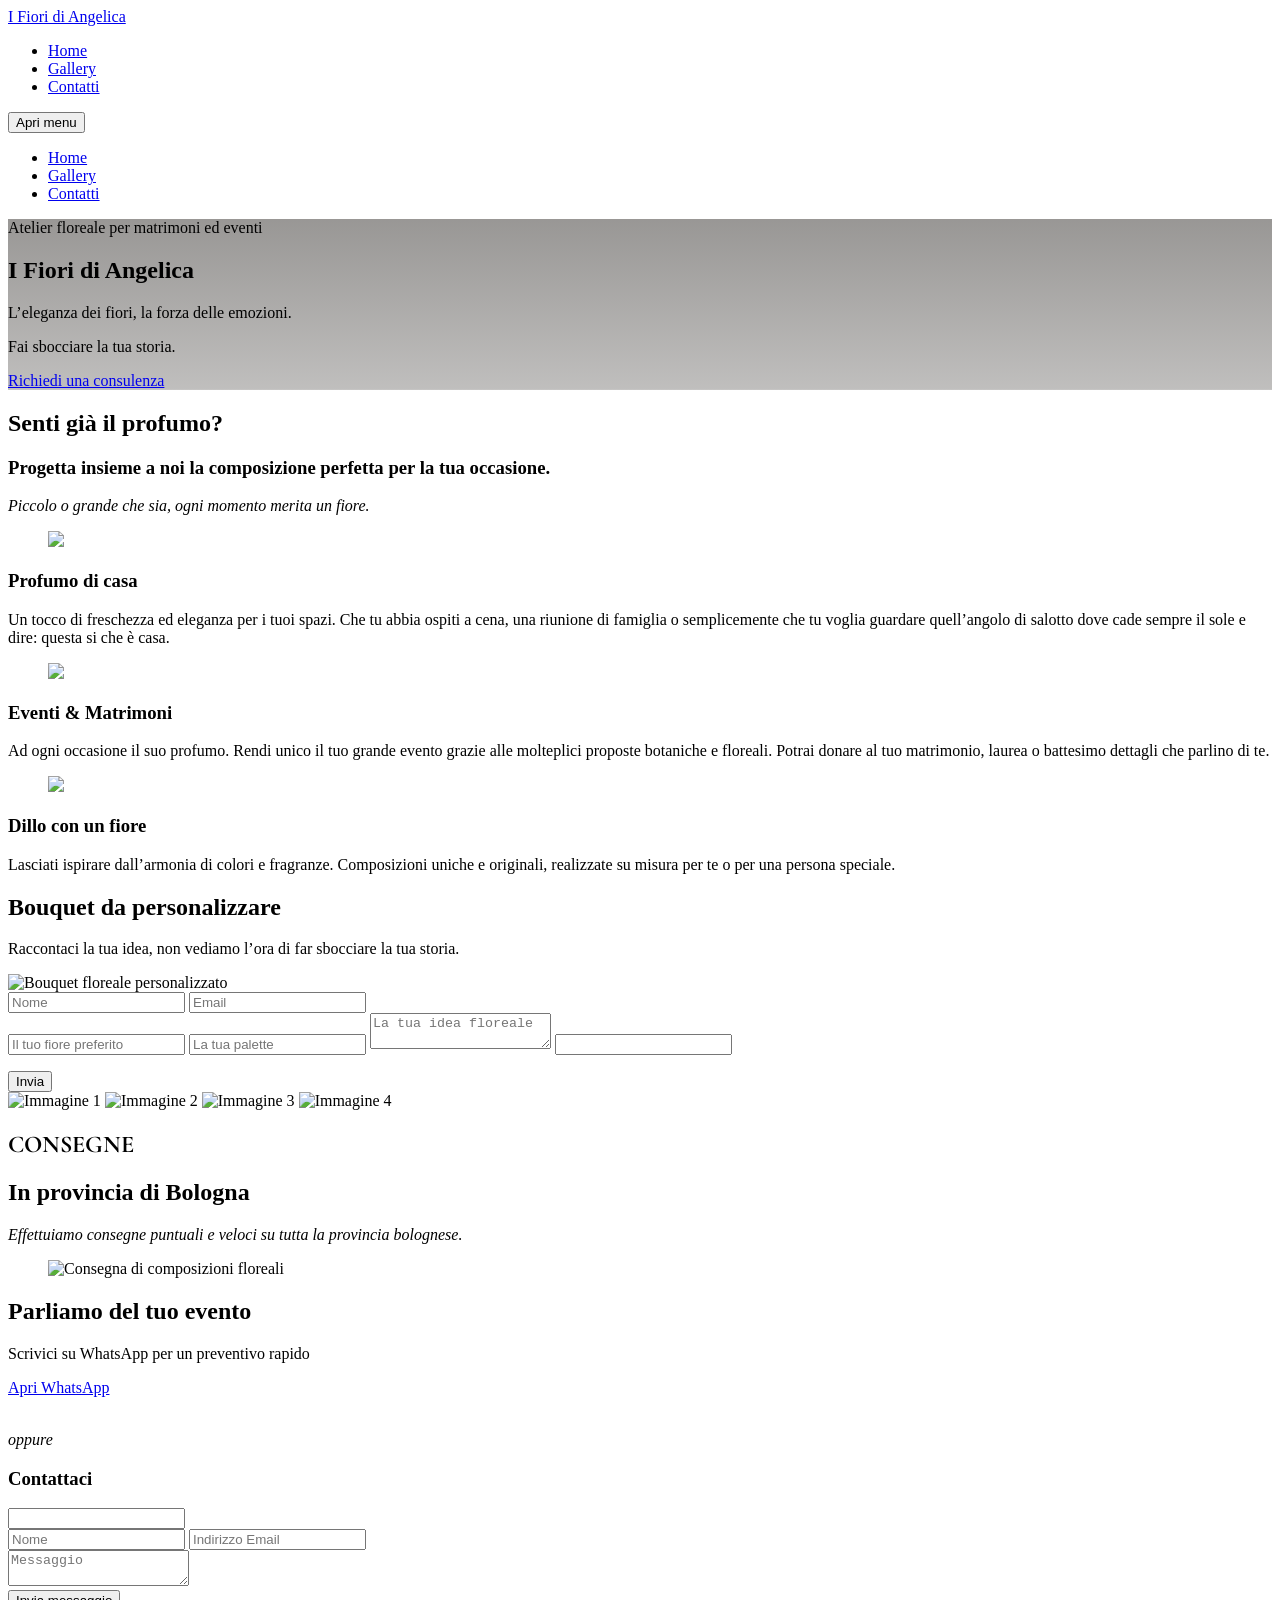
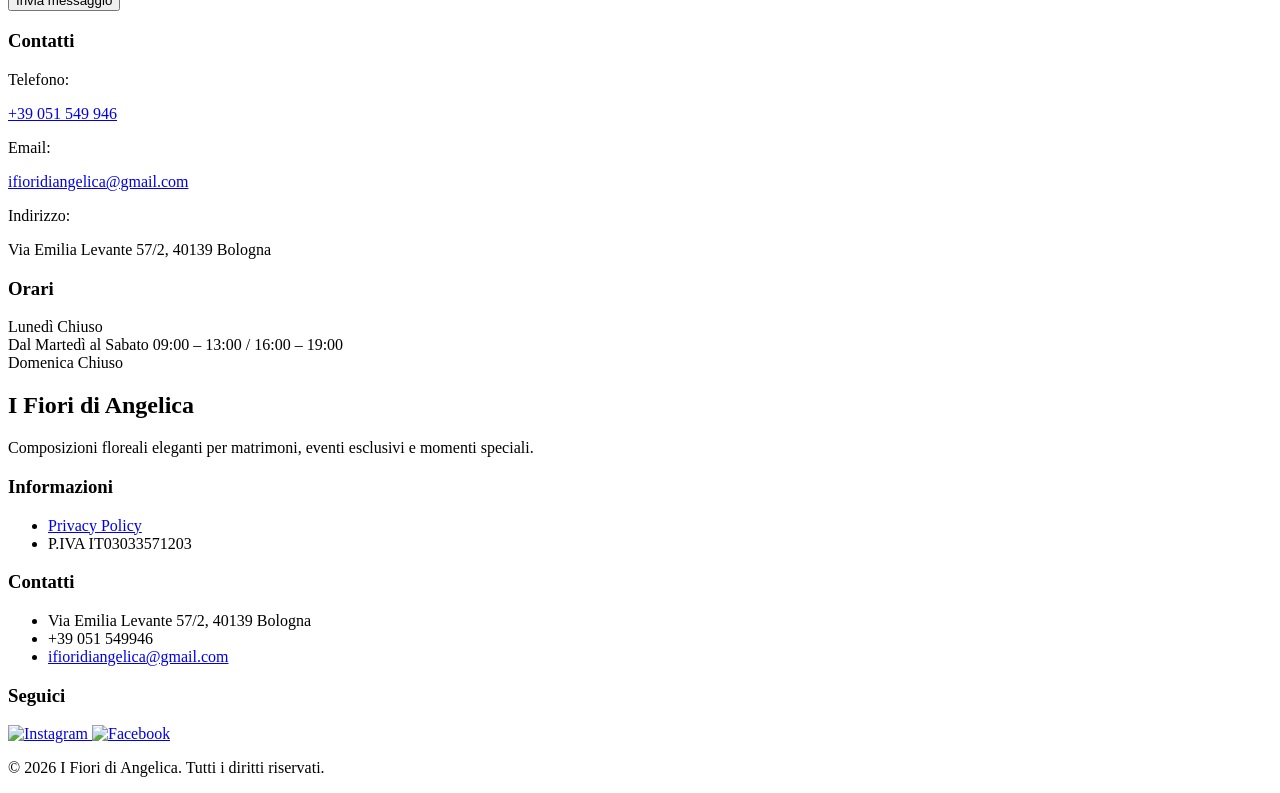
==== commit afc4fd60: "Release 3" ====
--- a/index.html
+++ b/index.html
@@ -1,10 +1,6 @@
-<!DOCTYPE html><html lang="it" data-theme="valentine"> <head><meta charset="UTF-8"><meta name="viewport" content="width=device-width, initial-scale=1.0"><link href="https://fonts.googleapis.com/css2?family=Cormorant+Garamond:wght@500;600;700&display=swap" rel="stylesheet"><title>I Fiori di Angelica</title><link rel="stylesheet" href="/fioridiangel/_astro/Footer.BbIXrc35.css"></head> <body class="bg-base-100 text-base-content">  <header class="sticky top-0 z-50 border-b border-[#e9dfcf] bg-[rgba(250,246,240,0.88)] backdrop-blur-md"> <div class="mx-auto flex max-w-7xl items-center justify-between px-6 py-4"> <a href="/fioridiangel/#home" class="leading-none"> <span class="block pt-1 font-serif text-lg tracking-[0.04em] text-[#2f2f2f] md:text-xl">
+<!DOCTYPE html><html lang="it" data-theme="valentine"> <head><meta charset="UTF-8"><meta name="viewport" content="width=device-width, initial-scale=1.0"><link href="https://fonts.googleapis.com/css2?family=Cormorant+Garamond:wght@500;600;700&display=swap" rel="stylesheet"><title>I Fiori di Angelica</title><link rel="stylesheet" href="/fioridiangel/_astro/Footer.eOikAzpo.css"></head> <body class="bg-base-100 text-base-content">  <header class="sticky top-0 z-50 border-b border-[#e9dfcf]/90 bg-[rgba(250,246,240,0.92)] backdrop-blur-md"> <div class="mx-auto flex h-20 max-w-7xl items-center justify-between px-4 sm:px-6 lg:px-8"> <a href="/fioridiangel/#home" class="flex shrink-0 items-center text-[#2f2f2f] transition-opacity hover:opacity-80" aria-label="Vai alla home di I Fiori di Angelica"> <span class="font-serif text-xl tracking-[0.04em] md:text-2xl">
 I Fiori di Angelica
-</span> </a> <nav class="hidden items-center gap-8 md:flex"> <a href="/fioridiangel/#home" class="text-sm uppercase tracking-[0.18em] text-[#7b7368] transition hover:text-[#2f2f2f]">
-Home</a> <!-- <a href={`${baseUrl}about`} class="text-sm uppercase tracking-[0.18em] text-[#7b7368] transition hover:text-[#2f2f2f]">
-        Chi siamo</a> --> <a href="/fioridiangel/#gallery" class="text-sm uppercase tracking-[0.18em] text-[#7b7368] transition hover:text-[#2f2f2f]">
-Gallery</a> <a href="/fioridiangel/#contact" class="inline-flex h-11 items-center justify-center rounded-full border border-[#d8c690] bg-[#e7cd87] px-6 text-sm font-semibold uppercase tracking-[0.18em] text-[#2f2f2f] transition hover:bg-[#dcc06f]">
-Contatti</a> </nav> </div> </header> <section id="home" class="hero min-h-[88vh] items-end bg-cover bg-center text-neutral-content" style="background-image: linear-gradient(rgba(28,24,20,0.45),rgba(28,24,20,0.28)), url('/fioridiangel/Copertina.jpeg'); background-size: cover; background-position: center;"> <div class="hero-content w-full max-w-7xl justify-start px-6 py-20 md:py-28"> <div class="max-w-3xl text-left"> <p class="mb-4 text-xs font-semibold uppercase tracking-[0.32em] text-[#eadfca]">
+</span> </a> <nav aria-label="Navigazione principale" class="hidden md:block"> <ul class="flex items-center gap-2"> <li> <a href="/fioridiangel/#home" class="inline-flex h-11 items-center rounded-full px-4 text-sm font-medium uppercase tracking-[0.14em] text-[#6f675d] transition hover:bg-[#f3ead9] hover:text-[#2f2f2f]"> Home </a> </li><li> <a href="/fioridiangel/#gallery" class="inline-flex h-11 items-center rounded-full px-4 text-sm font-medium uppercase tracking-[0.14em] text-[#6f675d] transition hover:bg-[#f3ead9] hover:text-[#2f2f2f]"> Gallery </a> </li><li> <a href="/fioridiangel/#contact" class="btn h-11 min-h-11 rounded-full border-[#d8c690] bg-[#e7cd87] px-6 text-sm font-semibold uppercase tracking-[0.14em] text-[#2f2f2f] shadow-none hover:border-[#cfbb78] hover:bg-[#dcc06f]"> Contatti </a> </li> </ul> </nav> <button id="mobile-menu-button" type="button" aria-label="Apri menu" aria-expanded="false" aria-controls="mobile-menu" class="relative inline-flex h-11 w-11 items-center justify-center rounded-full border border-[#d8c690] bg-[#e7cd87] text-[#2f2f2f] transition hover:bg-[#dcc06f] md:hidden"> <span class="sr-only">Apri menu</span> <span aria-hidden="true" data-top class="absolute h-0.5 w-5 -translate-y-1.5 rounded-full bg-current transition duration-300 ease-out"></span> <span aria-hidden="true" data-middle class="absolute h-0.5 w-5 rounded-full bg-current transition duration-300 ease-out"></span> <span aria-hidden="true" data-bottom class="absolute h-0.5 w-5 translate-y-1.5 rounded-full bg-current transition duration-300 ease-out"></span> </button> </div> <div id="mobile-menu" class="hidden border-t border-[#e9dfcf]/90 bg-[rgba(250,246,240,0.98)] md:hidden"> <nav aria-label="Navigazione mobile" class="mx-auto max-w-7xl px-4 py-4 sm:px-6"> <ul class="flex flex-col gap-2"> <li> <a href="/fioridiangel/#home" class="block rounded-2xl px-4 py-3 text-sm font-medium uppercase tracking-[0.14em] text-[#6f675d] transition hover:bg-[#f3ead9] hover:text-[#2f2f2f]"> Home </a> </li><li> <a href="/fioridiangel/#gallery" class="block rounded-2xl px-4 py-3 text-sm font-medium uppercase tracking-[0.14em] text-[#6f675d] transition hover:bg-[#f3ead9] hover:text-[#2f2f2f]"> Gallery </a> </li><li> <a href="/fioridiangel/#contact" class="btn w-full rounded-full border-[#d8c690] bg-[#e7cd87] text-sm font-semibold uppercase tracking-[0.14em] text-[#2f2f2f] shadow-none hover:border-[#cfbb78] hover:bg-[#dcc06f]"> Contatti </a> </li> </ul> </nav> </div> <script type="module">const e=document.getElementById("mobile-menu-button"),s=document.getElementById("mobile-menu");if(e&&s){const n=e.querySelector(".sr-only"),l=e.querySelector("[data-top]"),r=e.querySelector("[data-middle]"),a=e.querySelector("[data-bottom]"),c=s.querySelectorAll("a"),o=t=>{e.setAttribute("aria-expanded",String(t)),e.setAttribute("aria-label",t?"Chiudi menu":"Apri menu"),n&&(n.textContent=t?"Chiudi menu":"Apri menu"),s.classList.toggle("hidden",!t),l?.classList.toggle("rotate-45",t),l?.classList.toggle("translate-y-0",t),l?.classList.toggle("-translate-y-1.5",!t),r?.classList.toggle("opacity-0",t),a?.classList.toggle("-rotate-45",t),a?.classList.toggle("translate-y-0",t),a?.classList.toggle("translate-y-1.5",!t)};o(!1),e.addEventListener("click",()=>{const t=e.getAttribute("aria-expanded")==="true";o(!t)}),c.forEach(t=>{t.addEventListener("click",()=>o(!1))})}</script> </header> <section id="home" class="hero min-h-[88vh] items-end bg-cover bg-center text-neutral-content" style="background-image: linear-gradient(rgba(28,24,20,0.45),rgba(28,24,20,0.28)), url('/fioridiangel/Copertina.jpeg'); background-size: cover; background-position: center;"> <div class="hero-content w-full max-w-7xl justify-start px-6 py-20 md:py-28"> <div class="max-w-3xl text-left"> <p class="mb-4 text-xs font-semibold uppercase tracking-[0.32em] text-[#eadfca]">
 Atelier floreale per matrimoni ed eventi
 </p> <h1 class="font-serif text-5xl leading-tight md:text-7xl md:leading-[1.05] text-white">
 I Fiori di Angelica
@@ -14,7 +10,7 @@
 Fai sbocciare la tua storia.
 </p> <div class="mt-10 flex flex-col gap-4 sm:flex-row items-start"> <a href="#contact" class="inline-flex shrink-0 h-13 items-center justify-center rounded-full bg-[#e7cd87] px-8 text-sm font-semibold uppercase tracking-[0.18em] text-[#2f2f2f] transition hover:bg-[#dcc06f]">
 Richiedi una consulenza
-</a> </div> </div> </div> </section> <section id="product" class="py-20 text-center px-6"> <h2 class="text-3xl font-bold text-center mb-6 font-serif">
+</a> </div> </div> </div> </section> <section id="product" class="py-16 md:py-20 text-center px-6"> <h2 class="text-3xl font-bold text-center mb-6 font-serif">
 Senti già il profumo?
 </h2> <h3 class="text-xl font-semibold text-center mb-6 text-base-content/80">
 Progetta insieme a noi la composizione perfetta per la tua occasione.
@@ -22,11 +18,11 @@
 Ad ogni occasione il suo profumo. Rendi unico il tuo grande evento grazie alle molteplici proposte botaniche e floreali. Potrai donare al tuo matrimonio, laurea o battesimo dettagli che parlino di te.
 </p> </div> </div> <div class="card bg-base-100 shadow-xl"> <figure><img src="/fioridiangel/DSC_8291persito.jpg"></figure> <div class="card-body"> <h3 class="card-title text-2xl font-bold">Dillo con un fiore</h3> <p class="text-base text-left leading-8 text-base-content/80">
 Lasciati ispirare dall’armonia di colori e fragranze. Composizioni uniche e originali, realizzate su misura per te o per una persona speciale.
-</p> </div> </div> </div> </section> <section class="bg-[#a7adaee7] py-16 md:py-24"> <div class="mx-auto max-w-400 px-6 md:px-10"> <div class="mb-14"> <h2 class="font-editorial text-3xl tracking-tight text-base-content md:text-4xl">
+</p> </div> </div> </div> </section> <section class="bg-[#a7adaee7] pt-10 pb-10 md:py-20"> <div class="mx-auto max-w-400 px-6 md:px-10"> <div class="mb-14"> <h2 class="font-editorial text-3xl tracking-tight text-base-content md:text-4xl">
 Bouquet da personalizzare
 </h2> <!-- <div class="mt-8 h-0.5 w-16 bg-base-content/80"></div> --> <p class="mt-10 max-w-2xl text-lg text-base-content/70">
 Raccontaci la tua idea, non vediamo l’ora di far sbocciare la tua storia.
-</p> </div> <div class="grid grid-cols-1 gap-10 xl:grid-cols-12 xl:items-start"> <div class="xl:col-span-8"> <img src="/fioridiangel/florist-03.jpg" alt="Bouquet floreale personalizzato" width="1280" height="696" loading="lazy" decoding="async" class="h-full min-h-105 w-full object-cover"> </div> <div class="xl:col-span-4 xl:pl-6"> <form id="bouquet-form" action="https://formsubmit.co/ifioridiangelica@gmail.com" method="POST" class="space-y-4"> <div class="grid grid-cols-1 gap-4 sm:grid-cols-2"> <input type="text" name="name" required placeholder="Nome" class="input h-16 w-full rounded-none border border-base-content/15 bg-transparent px-5 text-base text-base-content placeholder:text-base-content/55 focus:outline-none"> <input type="email" name="email" required placeholder="Email" class="input h-16 w-full rounded-none border border-base-content/15 bg-transparent px-5 text-base text-base-content placeholder:text-base-content/55 focus:outline-none"> </div> <input type="text" name="fiore_preferito" placeholder="Il tuo fiore preferito" class="input h-16 w-full rounded-none border border-base-content/15 bg-transparent px-5 text-base text-base-content placeholder:text-base-content/55 focus:outline-none"> <input type="text" name="palette" placeholder="La tua palette" class="input h-16 w-full rounded-none border border-base-content/15 bg-transparent px-5 text-base text-base-content placeholder:text-base-content/55 focus:outline-none"> <textarea name="message" placeholder="La tua idea floreale" class="textarea min-h-47.5 w-full rounded-none border border-base-content/15 bg-transparent px-5 py-5 text-base text-base-content placeholder:text-base-content/55 focus:outline-none"></textarea> <input type="hidden" name="_subject" value="Nuova richiesta bouquet personalizzato"> <input type="hidden" name="_captcha" value="false"> <input type="text" name="_honey" class="hidden" tabindex="-1" autocomplete="off"> <div class="flex items-center justify-end gap-4 pt-2"> <p id="form-message" class="text-sm text-base-content/70"></p> <button type="submit" id="form-button" class="btn border-0 rounded-full bg-[#e7c878] px-10 text-sm font-semibold uppercase tracking-[0.2em] text-neutral hover:bg-[#ddb95f]">
+</p> </div> <div class="grid grid-cols-1 gap-10 xl:grid-cols-12 xl:items-start"> <div class="xl:col-span-8"> <img src="/fioridiangel/florist-03.jpg" alt="Bouquet floreale personalizzato" width="1280" height="696" loading="lazy" decoding="async" class="h-full md:min-h-105 w-full object-contain"> </div> <div class="xl:col-span-4 xl:pl-6"> <form id="bouquet-form" action="https://formsubmit.co/9b20e779d039f5d720e404f573dcc317" method="POST" class="space-y-4"> <div class="grid grid-cols-1 gap-4 sm:grid-cols-2"> <input type="text" name="name" required placeholder="Nome" class="input h-16 w-full rounded-none border border-base-content/15 bg-transparent px-5 text-base text-base-content placeholder:text-base-content/55 focus:outline-none"> <input type="email" name="email" required placeholder="Email" class="input h-16 w-full rounded-none border border-base-content/15 bg-transparent px-5 text-base text-base-content placeholder:text-base-content/55 focus:outline-none"> </div> <input type="text" name="fiore_preferito" placeholder="Il tuo fiore preferito" class="input h-16 w-full rounded-none border border-base-content/15 bg-transparent px-5 text-base text-base-content placeholder:text-base-content/55 focus:outline-none"> <input type="text" name="palette" placeholder="La tua palette" class="input h-16 w-full rounded-none border border-base-content/15 bg-transparent px-5 text-base text-base-content placeholder:text-base-content/55 focus:outline-none"> <textarea name="message" placeholder="La tua idea floreale" class="textarea min-h-47.5 w-full rounded-none border border-base-content/15 bg-transparent px-5 py-5 text-base text-base-content placeholder:text-base-content/55 focus:outline-none"></textarea> <input type="hidden" name="_subject" value="Nuova richiesta bouquet personalizzato"> <input type="hidden" name="_captcha" value="false"> <input type="text" name="_honey" class="hidden" tabindex="-1" autocomplete="off"> <div class="flex items-center justify-end gap-4 pt-2"> <p id="form-message" class="text-sm text-base-content/70"></p> <button type="submit" id="form-button" class="btn border-0 rounded-full bg-[#e7c878] px-10 text-sm font-semibold uppercase tracking-[0.2em] text-neutral hover:bg-[#ddb95f]">
 Invia
 </button> </div> <!-- <div class="flex justify-end pt-2">
             <button
@@ -34,20 +30,20 @@
               class="btn border-0 rounded-full bg-[#e7c878] px-10 text-sm font-semibold uppercase tracking-[0.2em] text-neutral hover:bg-[#ddb95f]"
             >Invia
             </button>
-          </div> --> </form> </div> </div> </div> </section> <script type="module">const t=document.getElementById("bouquet-form"),e=document.getElementById("form-message"),n=document.getElementById("form-button");t&&e&&n&&t.addEventListener("submit",async function(o){o.preventDefault(),e.textContent="",n.disabled=!0,n.textContent="Invio...";const r=new FormData(t);try{(await fetch(t.action,{method:"POST",body:r,headers:{Accept:"application/json"}})).ok?(e.textContent="Inviato",t.reset()):e.textContent="Errore nell'invio"}catch{e.textContent="Errore nell'invio"}n.disabled=!1,n.textContent="Invia"});</script> <section id="gallery" class="mt-16 scroll-mt-24 py-10 px-6"> <!-- <h2 class="text-3xl font-bold text-center mb-10">Gallery</h2> --> <div class="grid grid-cols-1 gap-5 md:grid-cols-2 lg:grid-cols-4"> <img src="/fioridiangel/IMG_3632xsito.jpg" alt="Immagine 1" class="h-72 w-full rounded-2xl object-cover"> <img src="/fioridiangel/IMG_3444-Modificaxsito.jpg" alt="Immagine 2" class="h-96 w-full rounded-2xl object-cover"> <img src="/fioridiangel/Workshop-170424-91xsito.jpg" alt="Immagine 3" class="h-64 w-full rounded-2xl object-cover"> <img src="/fioridiangel/Workshop-180424-119xsito.jpg" alt="Immagine 4" class="h-80 w-full rounded-2xl object-cover"> </div> </section> <section id="consegne" class="bg-white py-4 md:py-8"> <div class="mx-auto max-w-7xl bg-[#efefef] px-6 py-10 md:px-10 md:py-14"> <div class="grid grid-cols-1 items-center gap-10 lg:grid-cols-2"> <div class="max-w-xl space-y-6"> <h2 class="font-editorial text-4xl font-bold leading-none tracking-tight text-[#9aa095] md:text-6xl" style="font-family: 'Cormorant Garamond', serif;">
+          </div> --> </form> </div> </div> </div> </section> <script type="module">const e=document.getElementById("bouquet-form"),t=document.getElementById("form-button");e instanceof HTMLFormElement&&t instanceof HTMLButtonElement&&e.addEventListener("submit",async function(s){s.preventDefault(),t.disabled=!0,t.textContent="Invio...",t.classList.remove("bg-[#e7c878]","bg-[#9fb59a]","bg-[#e57373]"),t.classList.add("bg-[#dcc06f]");const o=new FormData(e);try{(await fetch(e.action,{method:"POST",body:o,headers:{Accept:"application/json"}})).ok?(e.reset(),t.textContent="Inviato",t.classList.remove("bg-[#dcc06f]"),t.classList.add("bg-[#9fb59a]")):(t.textContent="Errore",t.classList.remove("bg-[#dcc06f]"),t.classList.add("bg-[#e57373]"))}catch{t.textContent="Errore",t.classList.remove("bg-[#dcc06f]"),t.classList.add("bg-[#e57373]")}t.disabled=!1});</script> <section id="gallery" class="mt-16 scroll-mt-12 pt-4 pb-2 px-6"> <!-- <h2 class="text-3xl font-bold text-center mb-10">Gallery</h2> --> <div class="grid grid-cols-1 gap-5 md:grid-cols-2 lg:grid-cols-4"> <img src="/fioridiangel/IMG_3632xsito.jpg" alt="Immagine 1" class="h-72 w-full rounded-2xl object-cover"> <img src="/fioridiangel/IMG_3444-Modificaxsito.jpg" alt="Immagine 2" class="h-96 w-full rounded-2xl object-cover"> <img src="/fioridiangel/Workshop-170424-91xsito.jpg" alt="Immagine 3" class="h-64 w-full rounded-2xl object-cover"> <img src="/fioridiangel/Workshop-180424-119xsito.jpg" alt="Immagine 4" class="h-80 w-full rounded-2xl object-cover"> </div> </section> <section id="consegne" class="bg-white py-12 md:py-12"> <div class="mx-auto max-w-7xl bg-[#efefef] px-6 py-10 md:px-10 md:py-14"> <div class="grid grid-cols-1 items-center gap-10 lg:grid-cols-2"> <div class="max-w-xl space-y-6"> <h2 class="font-editorial text-4xl font-bold leading-none tracking-tight text-[#9aa095] md:text-6xl" style="font-family: 'Cormorant Garamond', serif;">
 CONSEGNE
 </h2> <h2 class="text-3xl font-semibold leading-tight text-[#959d93] md:text-4xl">
 In provincia di Bologna
-</h2> <div class="h-px w-20 bg-[#959d93]/40"></div> <p class="text-base leading-8 text-base-content/75 md:text-lg"> <em>Effettuiamo consegne puntuali e veloci su tutta la provincia bolognese.</em> </p> </div> <div> <figure class="overflow-hidden"> <img src="/fioridiangel/DSC_9812-copia-1.png" alt="Consegna di composizioni floreali" width="1500" height="1209" loading="lazy" decoding="async" class="h-full w-full object-cover"> </figure> </div> </div> </div> </section> <section id="contact" class="bg-white px-6 py-16 md:px-10 md:py-20"> <div class="mx-auto max-w-350"> <div class="text-center"> <h2 class="text-3xl font-bold text-base-content md:text-4xl">
+</h2> <div class="h-px w-20 bg-[#959d93]/40"></div> <p class="text-base leading-8 text-base-content/75 md:text-lg"> <em>Effettuiamo consegne puntuali e veloci su tutta la provincia bolognese.</em> </p> </div> <div> <figure class="overflow-hidden"> <img src="/fioridiangel/DSC_9812-copia-1.png" alt="Consegna di composizioni floreali" width="1500" height="1209" loading="lazy" decoding="async" class="h-full w-full object-cover"> </figure> </div> </div> </div> </section> <section id="contact" class="bg-white scroll-mt-8 px-6 pt-4 pb-20"> <div class="mx-auto max-w-350"> <div class="text-center"> <h2 class="text-3xl font-bold text-base-content md:text-4xl">
 Parliamo del tuo evento
 </h2> <p class="mt-4 text-base text-base-content/70 md:text-lg">
 Scrivici su WhatsApp per un preventivo rapido
 </p> <div class="mt-8"> <a href="https://wa.me/393201165529?text=Ciao%20vorrei%20informazioni" target="_blank" rel="noopener noreferrer" class="btn btn-success btn-lg rounded-full px-8">
 Apri WhatsApp
-</a> </div> </div> <br><p class="text-base text-base-content/60 text-center"><em>oppure</em></p> <div class="mt-8 grid grid-cols-1 gap-8 lg:grid-cols-[1.25fr_0.85fr]"> <div class="rounded-3xl bg-[#f3f3f3] p-6 shadow-sm"> <div class="mb-6 text-left"> <h3 class="text-xl font-semibold text-base-content">
+</a> </div> </div> <br><p class="text-base text-base-content/60 text-center"><em>oppure</em></p> <div class="mt-8 grid grid-cols-1 gap-8 lg:grid-cols-[1.25fr_0.85fr]"> <div class="rounded-3xl bg-[#eeeeee] p-6 shadow-sm"> <div class="mb-6 text-left"> <h3 class="text-xl font-semibold text-base-content">
 Contattaci
-</h3> </div> <form id="contact-form" action="https://formsubmit.co/ifioridiangelica@gmail.com" method="POST" class="space-y-6"> <input type="hidden" name="_subject" value="Nuovo messaggio dal sito"> <input type="hidden" name="_captcha" value="false"> <input type="text" name="_honey" class="hidden" tabindex="-1" autocomplete="off"> <div class="grid grid-cols-1 gap-6 md:grid-cols-2"> <input type="text" name="name" placeholder="Nome" required class="input h-18 w-full rounded-none border border-black/10 bg-white px-5 text-lg text-base-content placeholder:text-base-content/45 focus:outline-none"> <input type="email" name="email" placeholder="Indirizzo Email" required class="input h-18 w-full rounded-none border border-black/10 bg-white px-5 text-lg text-base-content placeholder:text-base-content/45 focus:outline-none"> </div> <textarea name="message" placeholder="Messaggio" required class="textarea min-h-47.5 w-full rounded-none border border-black/10 bg-white px-5 py-5 text-lg text-base-content placeholder:text-base-content/45 focus:outline-none"></textarea> <div class="flex justify-start md:justify-end"> <button id="contact-form-button" type="submit" class="inline-flex h-12 items-center justify-center rounded-full bg-[#e7cd87] px-8 text-sm font-semibold uppercase tracking-[0.22em] text-[#2f2f2f] transition hover:bg-[#dcc06f]">Invia messaggio
-</button> </div> </form> </div> <div class="space-y-6"> <div class="rounded-3xl bg-[#f3f3f3] p-6 shadow-sm"> <h3 class="text-xl font-semibold text-base-content">
+</h3> </div> <form id="contact-form" action="https://formsubmit.co/9b20e779d039f5d720e404f573dcc317" method="POST" class="space-y-6"> <input type="hidden" name="_subject" value="Nuovo messaggio dal sito"> <input type="hidden" name="_captcha" value="false"> <input type="text" name="_honey" class="hidden" tabindex="-1" autocomplete="off"> <div class="grid grid-cols-1 gap-6 md:grid-cols-2"> <input type="text" name="name" placeholder="Nome" required class="input h-18 w-full rounded-none border border-black/10 bg-white px-5 text-lg text-base-content placeholder:text-base-content/45 focus:outline-none"> <input type="email" name="email" placeholder="Indirizzo Email" required class="input h-18 w-full rounded-none border border-black/10 bg-white px-5 text-lg text-base-content placeholder:text-base-content/45 focus:outline-none"> </div> <textarea name="message" placeholder="Messaggio" required class="textarea min-h-47.5 w-full rounded-none border border-black/10 bg-white px-5 py-5 text-lg text-base-content placeholder:text-base-content/45 focus:outline-none"></textarea> <div class="flex justify-start md:justify-end"> <button id="contact-form-button" type="submit" class="inline-flex h-12 items-center justify-center rounded-full bg-[#e7cd87] px-8 text-sm font-semibold uppercase tracking-[0.22em] text-[#2f2f2f] transition hover:bg-[#dcc06f]">Invia messaggio
+</button> </div> </form> </div> <div class="space-y-6"> <div class="rounded-3xl bg-[#eeeeee] p-6 shadow-sm"> <h3 class="text-xl font-semibold text-base-content">
 Contatti
 </h3> <div class="mt-5 space-y-4 text-sm md:text-base"> <div> <p class="text-base-content/50">Telefono:</p> <a href="tel:+39051549946" class="text-base-content transition hover:opacity-70">+39 051 549 946</a> </div> <div> <p class="text-base-content/50">Email:</p> <a href="mailto:ifioridiangelica@gmail.com" class="text-base-content transition hover:opacity-70">ifioridiangelica@gmail.com</a> </div> <div> <p class="text-base-content/50">Indirizzo:</p>
 Via Emilia Levante 57/2, 40139 Bologna
@@ -86,7 +82,7 @@
               <span>Chiuso</span>
             </div>
           </div>
-        </div> --> <div class="rounded-3xl bg-[#f3f3f3] p-6 shadow-sm"> <h3 class="text-xl font-semibold text-base-content">
+        </div> --> <div class="rounded-3xl bg-[#eeeeee] p-6 shadow-sm"> <h3 class="text-xl font-semibold text-base-content">
 Orari
 </h3> <div class="mt-5 space-y-3 text-sm text-base-content/80 md:text-base"> <div class="flex items-center justify-between border-b border-black/10 pb-2"> <span>Lunedì</span> <span>Chiuso</span> </div> <div class="flex items-center justify-between border-b border-black/10 pb-2"> <span>Dal Martedì al Sabato</span> <span class="text-right">09:00 – 13:00 / 16:00 – 19:00</span> </div> <div class="flex items-center justify-between"> <span>Domenica</span> <span>Chiuso</span> </div> </div> </div> </div> </div> </div></section> <script type="module">const e=document.getElementById("contact-form"),t=document.getElementById("contact-form-button");e instanceof HTMLFormElement&&t instanceof HTMLButtonElement&&e.addEventListener("submit",async function(s){s.preventDefault(),t.disabled=!0,t.textContent="Invio...",t.classList.remove("bg-[#9fb59a]","bg-[#e57373]"),t.classList.add("bg-[#dcc06f]");const n=new FormData(e);try{(await fetch(e.action,{method:"POST",body:n,headers:{Accept:"application/json"}})).ok?(e.reset(),t.textContent="Inviato",t.classList.remove("bg-[#dcc06f]"),t.classList.add("bg-[#9fb59a]")):(t.textContent="Errore",t.classList.remove("bg-[#dcc06f]"),t.classList.add("bg-[#e57373]"))}catch{t.textContent="Errore",t.classList.remove("bg-[#dcc06f]"),t.classList.add("bg-[#e57373]")}t.disabled=!1});</script> <footer class="border-t border-base-300 bg-[#f6f3ee] text-[#2f2f2f]"> <div class="mx-auto max-w-7xl px-6 py-20"> <div class="grid grid-cols-1 gap-x-12 gap-y-14 md:grid-cols-2 xl:grid-cols-[1.4fr_0.9fr_1fr_0.8fr]"> <div class="max-w-sm"> <h2 class="font-serif text-3xl tracking-[0.04em] text-[#2f2f2f]">
 I Fiori di Angelica
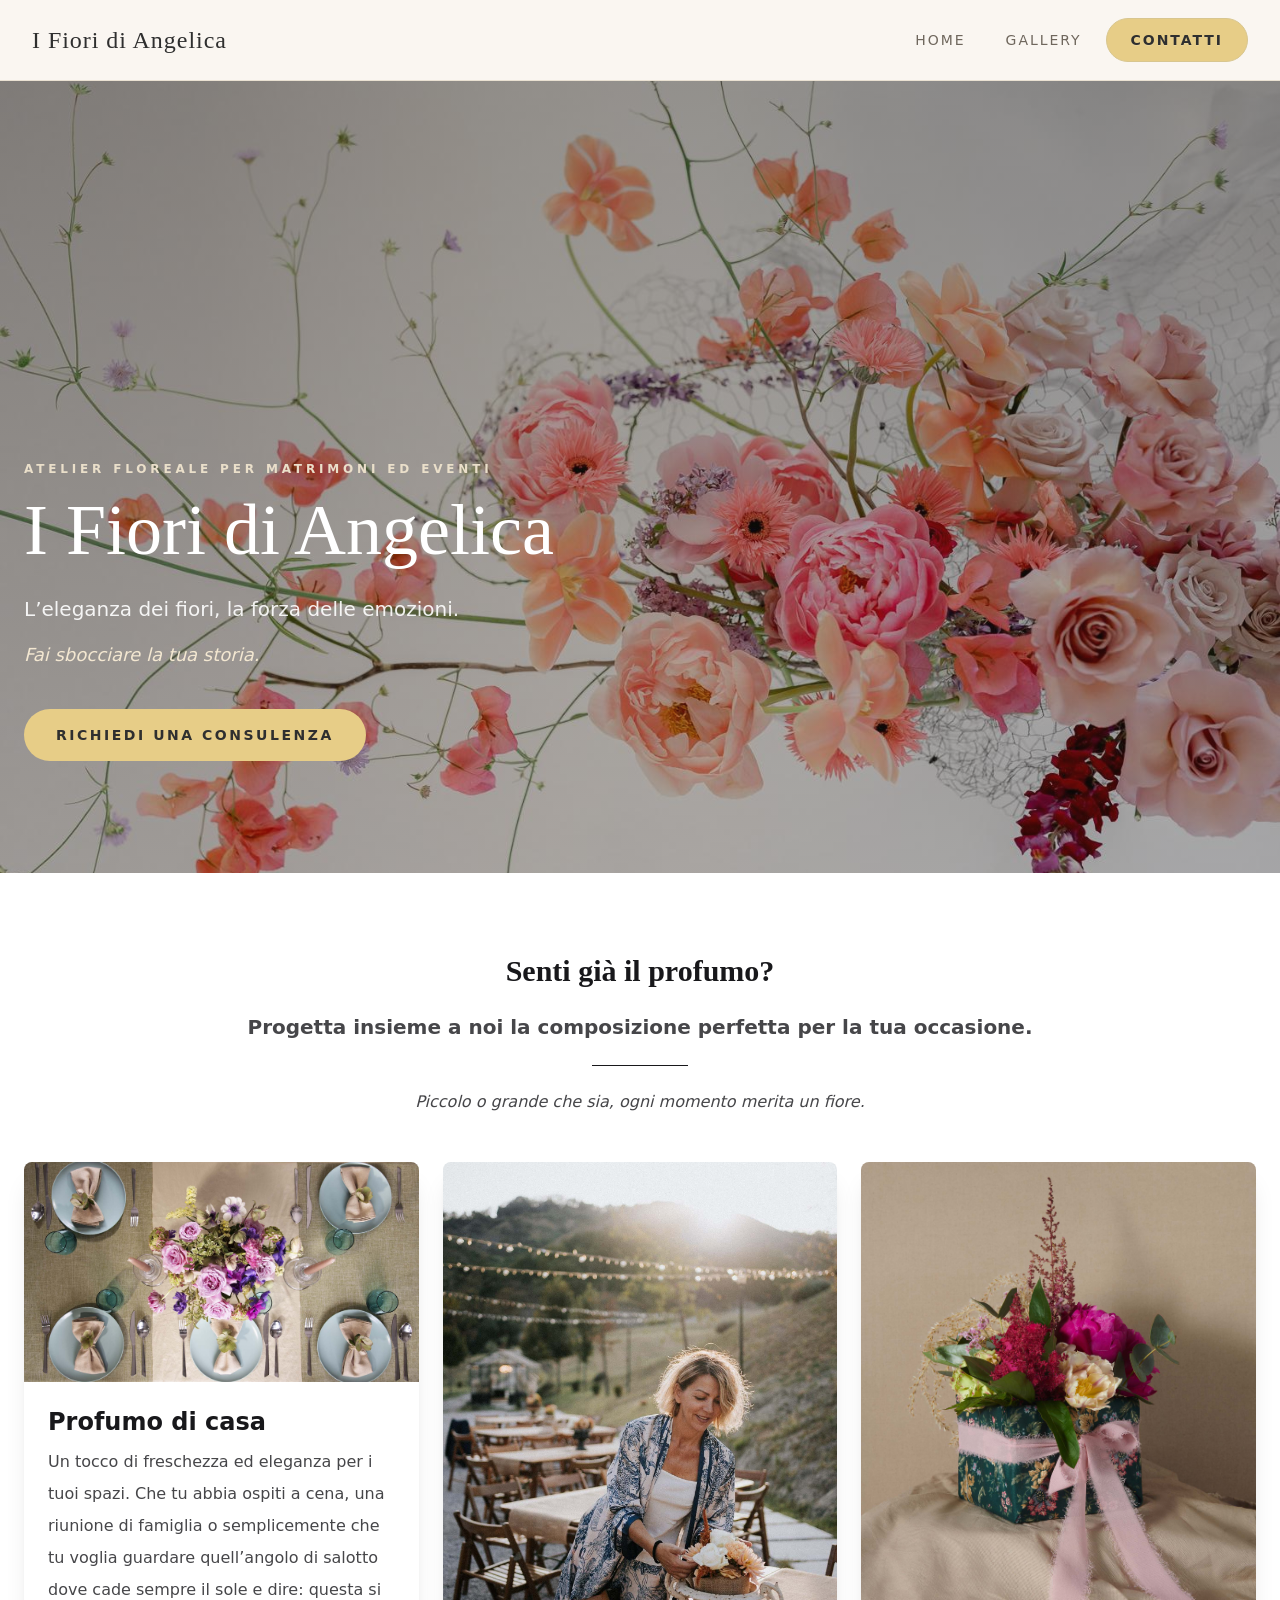
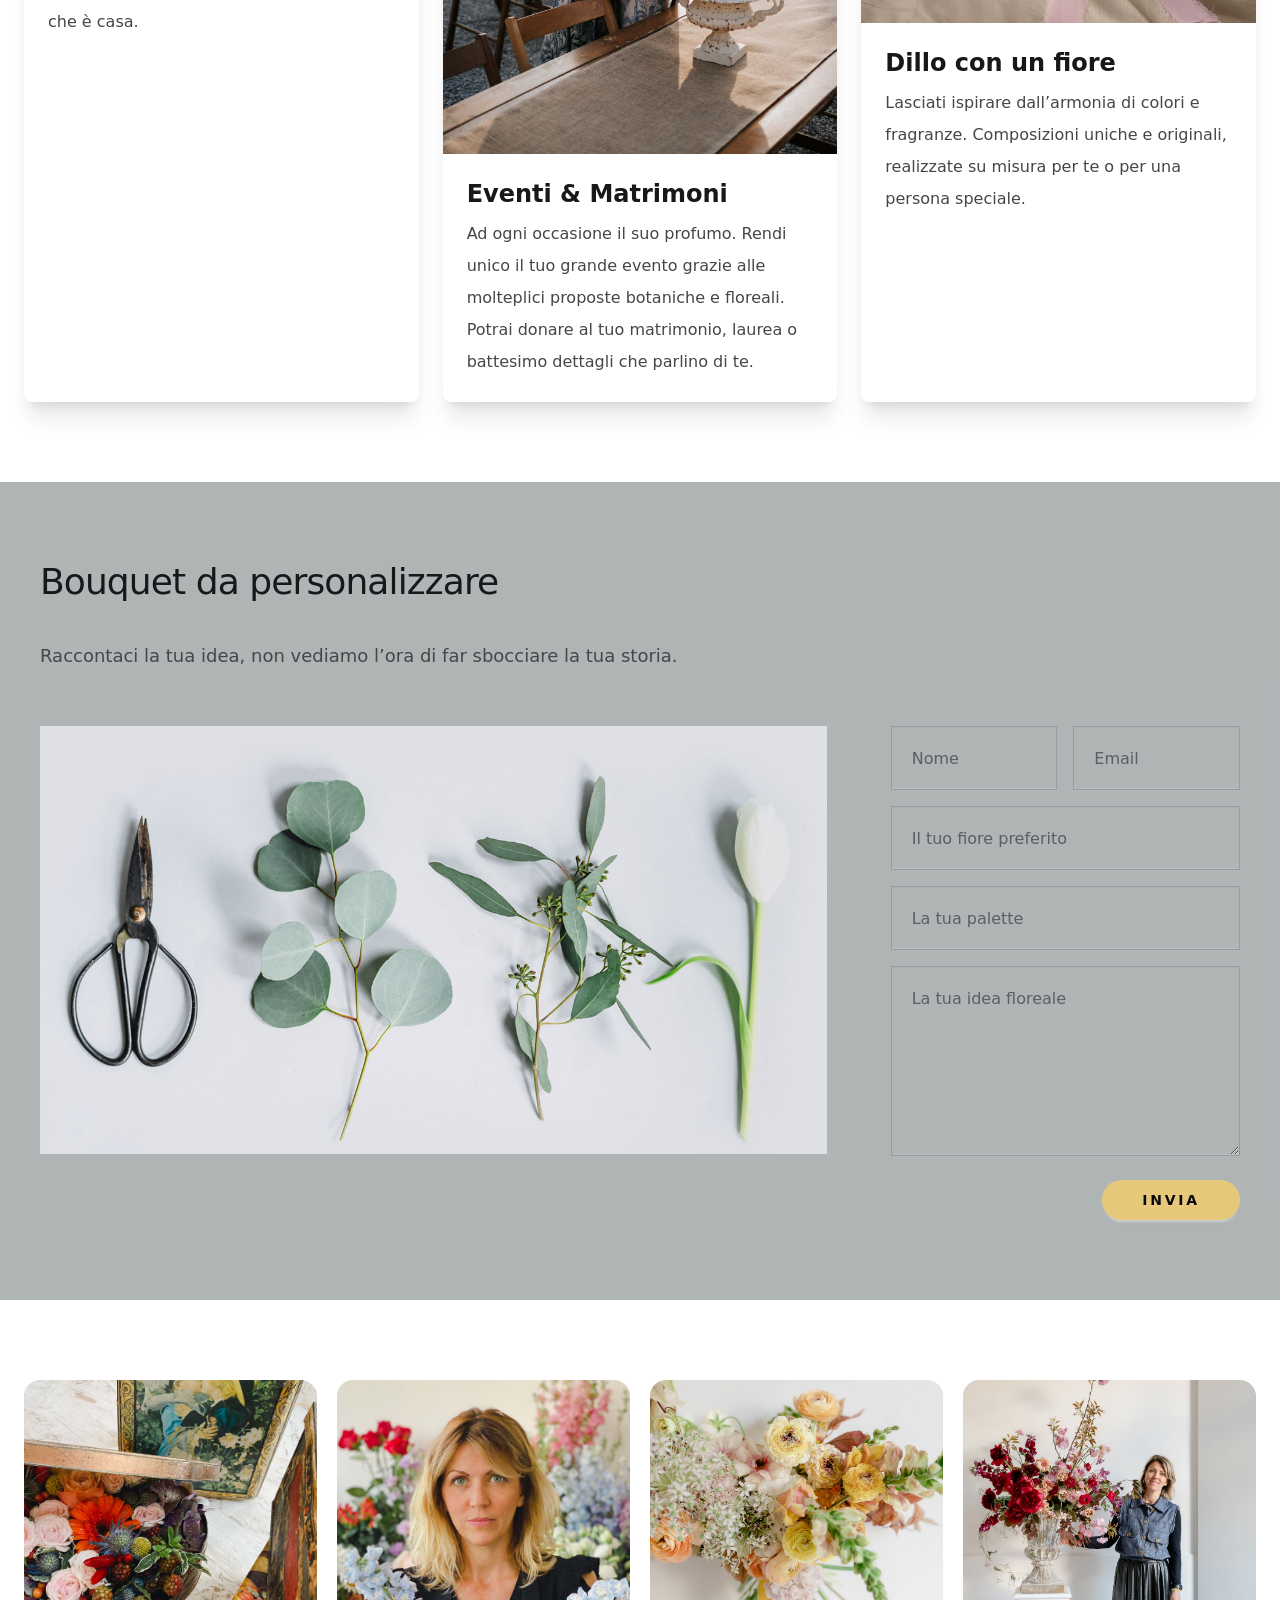
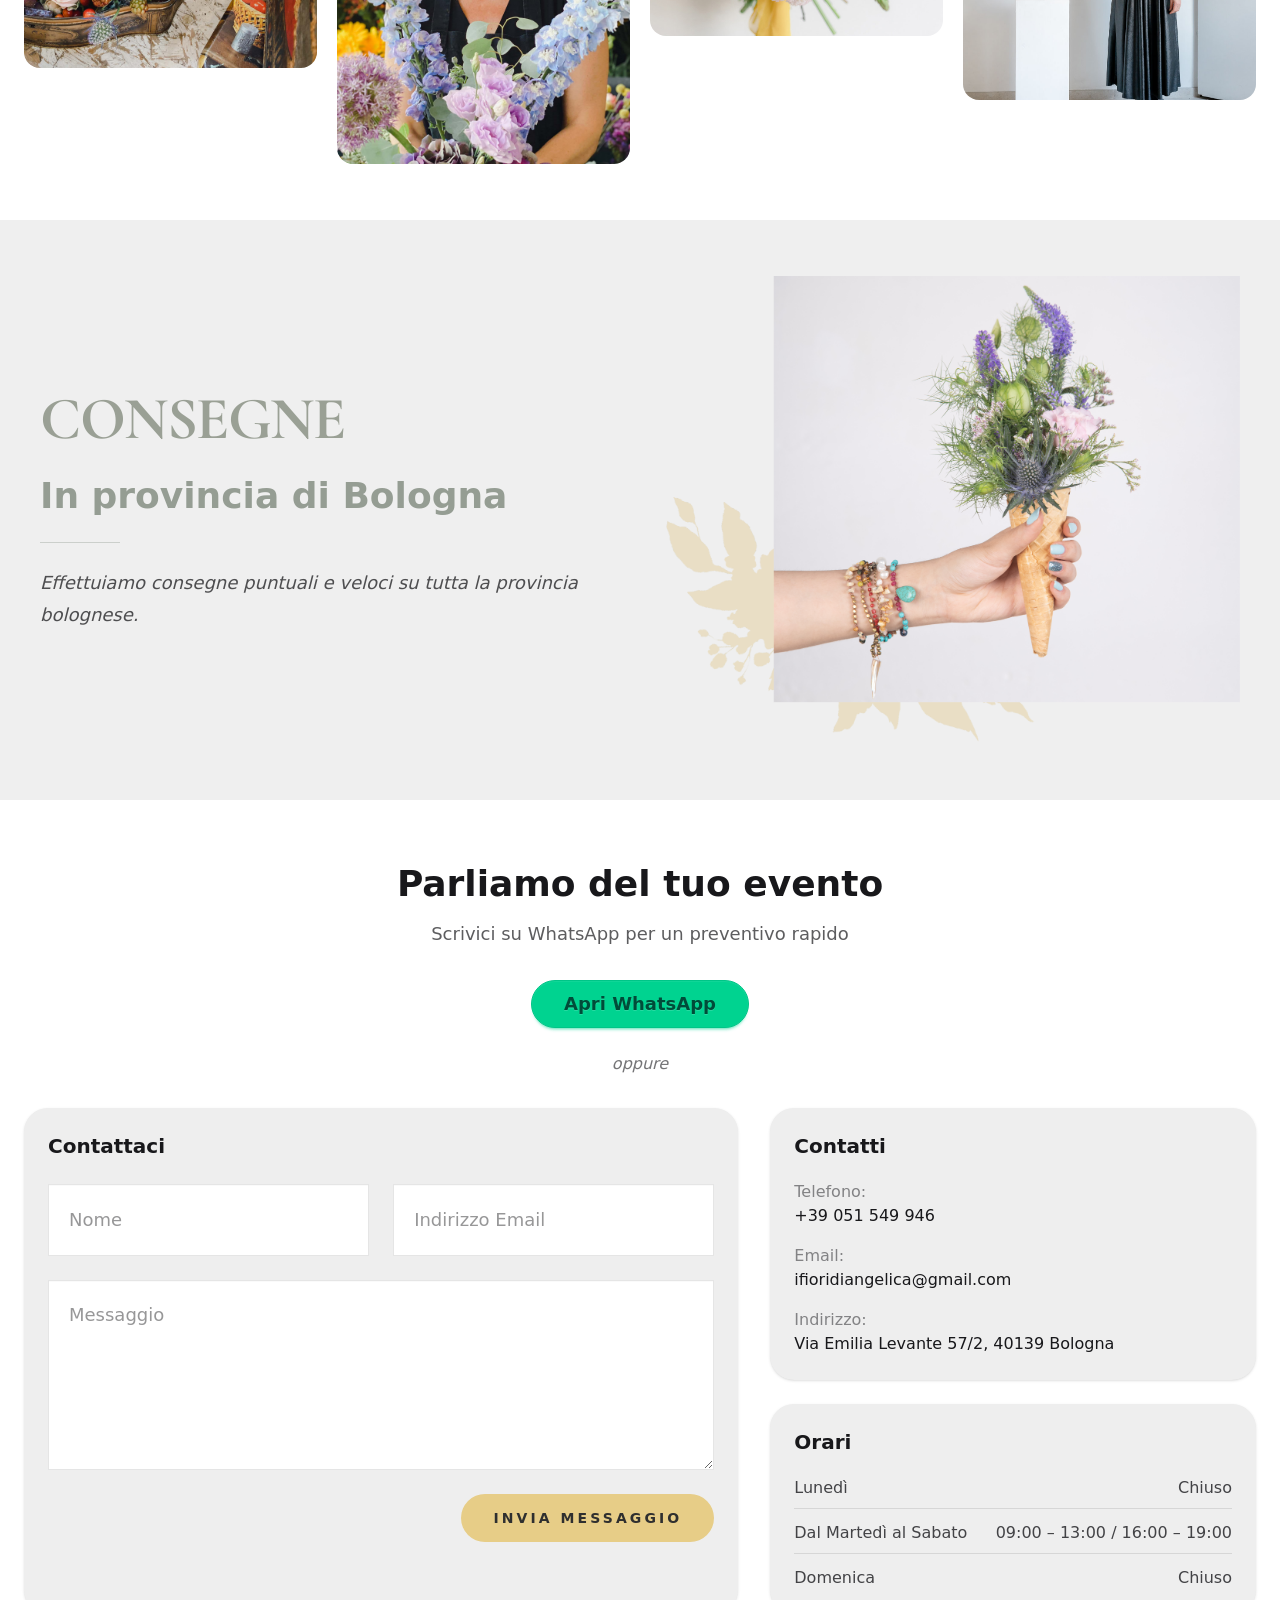
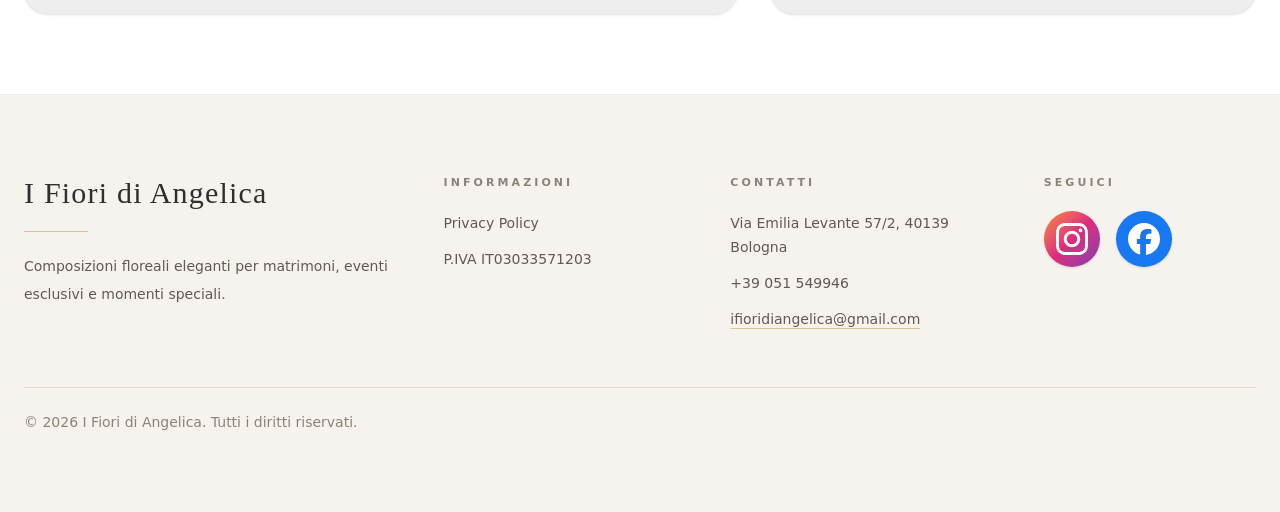
==== commit 9537a120: "Release prod" ====
--- a/index.html
+++ b/index.html
@@ -1,6 +1,6 @@
-<!DOCTYPE html><html lang="it" data-theme="valentine"> <head><meta charset="UTF-8"><meta name="viewport" content="width=device-width, initial-scale=1.0"><link href="https://fonts.googleapis.com/css2?family=Cormorant+Garamond:wght@500;600;700&display=swap" rel="stylesheet"><title>I Fiori di Angelica</title><link rel="stylesheet" href="/fioridiangel/_astro/Footer.eOikAzpo.css"></head> <body class="bg-base-100 text-base-content">  <header class="sticky top-0 z-50 border-b border-[#e9dfcf]/90 bg-[rgba(250,246,240,0.92)] backdrop-blur-md"> <div class="mx-auto flex h-20 max-w-7xl items-center justify-between px-4 sm:px-6 lg:px-8"> <a href="/fioridiangel/#home" class="flex shrink-0 items-center text-[#2f2f2f] transition-opacity hover:opacity-80" aria-label="Vai alla home di I Fiori di Angelica"> <span class="font-serif text-xl tracking-[0.04em] md:text-2xl">
+<!DOCTYPE html><html lang="it" data-theme="valentine"> <head><meta charset="UTF-8"><meta name="viewport" content="width=device-width, initial-scale=1.0"><link href="https://fonts.googleapis.com/css2?family=Cormorant+Garamond:wght@500;600;700&display=swap" rel="stylesheet"><title>I Fiori di Angelica</title><link rel="stylesheet" href="/_astro/Footer.eOikAzpo.css"></head> <body class="bg-base-100 text-base-content">  <header class="sticky top-0 z-50 border-b border-[#e9dfcf]/90 bg-[rgba(250,246,240,0.92)] backdrop-blur-md"> <div class="mx-auto flex h-20 max-w-7xl items-center justify-between px-4 sm:px-6 lg:px-8"> <a href="/#home" class="flex shrink-0 items-center text-[#2f2f2f] transition-opacity hover:opacity-80" aria-label="Vai alla home di I Fiori di Angelica"> <span class="font-serif text-xl tracking-[0.04em] md:text-2xl">
 I Fiori di Angelica
-</span> </a> <nav aria-label="Navigazione principale" class="hidden md:block"> <ul class="flex items-center gap-2"> <li> <a href="/fioridiangel/#home" class="inline-flex h-11 items-center rounded-full px-4 text-sm font-medium uppercase tracking-[0.14em] text-[#6f675d] transition hover:bg-[#f3ead9] hover:text-[#2f2f2f]"> Home </a> </li><li> <a href="/fioridiangel/#gallery" class="inline-flex h-11 items-center rounded-full px-4 text-sm font-medium uppercase tracking-[0.14em] text-[#6f675d] transition hover:bg-[#f3ead9] hover:text-[#2f2f2f]"> Gallery </a> </li><li> <a href="/fioridiangel/#contact" class="btn h-11 min-h-11 rounded-full border-[#d8c690] bg-[#e7cd87] px-6 text-sm font-semibold uppercase tracking-[0.14em] text-[#2f2f2f] shadow-none hover:border-[#cfbb78] hover:bg-[#dcc06f]"> Contatti </a> </li> </ul> </nav> <button id="mobile-menu-button" type="button" aria-label="Apri menu" aria-expanded="false" aria-controls="mobile-menu" class="relative inline-flex h-11 w-11 items-center justify-center rounded-full border border-[#d8c690] bg-[#e7cd87] text-[#2f2f2f] transition hover:bg-[#dcc06f] md:hidden"> <span class="sr-only">Apri menu</span> <span aria-hidden="true" data-top class="absolute h-0.5 w-5 -translate-y-1.5 rounded-full bg-current transition duration-300 ease-out"></span> <span aria-hidden="true" data-middle class="absolute h-0.5 w-5 rounded-full bg-current transition duration-300 ease-out"></span> <span aria-hidden="true" data-bottom class="absolute h-0.5 w-5 translate-y-1.5 rounded-full bg-current transition duration-300 ease-out"></span> </button> </div> <div id="mobile-menu" class="hidden border-t border-[#e9dfcf]/90 bg-[rgba(250,246,240,0.98)] md:hidden"> <nav aria-label="Navigazione mobile" class="mx-auto max-w-7xl px-4 py-4 sm:px-6"> <ul class="flex flex-col gap-2"> <li> <a href="/fioridiangel/#home" class="block rounded-2xl px-4 py-3 text-sm font-medium uppercase tracking-[0.14em] text-[#6f675d] transition hover:bg-[#f3ead9] hover:text-[#2f2f2f]"> Home </a> </li><li> <a href="/fioridiangel/#gallery" class="block rounded-2xl px-4 py-3 text-sm font-medium uppercase tracking-[0.14em] text-[#6f675d] transition hover:bg-[#f3ead9] hover:text-[#2f2f2f]"> Gallery </a> </li><li> <a href="/fioridiangel/#contact" class="btn w-full rounded-full border-[#d8c690] bg-[#e7cd87] text-sm font-semibold uppercase tracking-[0.14em] text-[#2f2f2f] shadow-none hover:border-[#cfbb78] hover:bg-[#dcc06f]"> Contatti </a> </li> </ul> </nav> </div> <script type="module">const e=document.getElementById("mobile-menu-button"),s=document.getElementById("mobile-menu");if(e&&s){const n=e.querySelector(".sr-only"),l=e.querySelector("[data-top]"),r=e.querySelector("[data-middle]"),a=e.querySelector("[data-bottom]"),c=s.querySelectorAll("a"),o=t=>{e.setAttribute("aria-expanded",String(t)),e.setAttribute("aria-label",t?"Chiudi menu":"Apri menu"),n&&(n.textContent=t?"Chiudi menu":"Apri menu"),s.classList.toggle("hidden",!t),l?.classList.toggle("rotate-45",t),l?.classList.toggle("translate-y-0",t),l?.classList.toggle("-translate-y-1.5",!t),r?.classList.toggle("opacity-0",t),a?.classList.toggle("-rotate-45",t),a?.classList.toggle("translate-y-0",t),a?.classList.toggle("translate-y-1.5",!t)};o(!1),e.addEventListener("click",()=>{const t=e.getAttribute("aria-expanded")==="true";o(!t)}),c.forEach(t=>{t.addEventListener("click",()=>o(!1))})}</script> </header> <section id="home" class="hero min-h-[88vh] items-end bg-cover bg-center text-neutral-content" style="background-image: linear-gradient(rgba(28,24,20,0.45),rgba(28,24,20,0.28)), url('/fioridiangel/Copertina.jpeg'); background-size: cover; background-position: center;"> <div class="hero-content w-full max-w-7xl justify-start px-6 py-20 md:py-28"> <div class="max-w-3xl text-left"> <p class="mb-4 text-xs font-semibold uppercase tracking-[0.32em] text-[#eadfca]">
+</span> </a> <nav aria-label="Navigazione principale" class="hidden md:block"> <ul class="flex items-center gap-2"> <li> <a href="/#home" class="inline-flex h-11 items-center rounded-full px-4 text-sm font-medium uppercase tracking-[0.14em] text-[#6f675d] transition hover:bg-[#f3ead9] hover:text-[#2f2f2f]"> Home </a> </li><li> <a href="/#gallery" class="inline-flex h-11 items-center rounded-full px-4 text-sm font-medium uppercase tracking-[0.14em] text-[#6f675d] transition hover:bg-[#f3ead9] hover:text-[#2f2f2f]"> Gallery </a> </li><li> <a href="/#contact" class="btn h-11 min-h-11 rounded-full border-[#d8c690] bg-[#e7cd87] px-6 text-sm font-semibold uppercase tracking-[0.14em] text-[#2f2f2f] shadow-none hover:border-[#cfbb78] hover:bg-[#dcc06f]"> Contatti </a> </li> </ul> </nav> <button id="mobile-menu-button" type="button" aria-label="Apri menu" aria-expanded="false" aria-controls="mobile-menu" class="relative inline-flex h-11 w-11 items-center justify-center rounded-full border border-[#d8c690] bg-[#e7cd87] text-[#2f2f2f] transition hover:bg-[#dcc06f] md:hidden"> <span class="sr-only">Apri menu</span> <span aria-hidden="true" data-top class="absolute h-0.5 w-5 -translate-y-1.5 rounded-full bg-current transition duration-300 ease-out"></span> <span aria-hidden="true" data-middle class="absolute h-0.5 w-5 rounded-full bg-current transition duration-300 ease-out"></span> <span aria-hidden="true" data-bottom class="absolute h-0.5 w-5 translate-y-1.5 rounded-full bg-current transition duration-300 ease-out"></span> </button> </div> <div id="mobile-menu" class="hidden border-t border-[#e9dfcf]/90 bg-[rgba(250,246,240,0.98)] md:hidden"> <nav aria-label="Navigazione mobile" class="mx-auto max-w-7xl px-4 py-4 sm:px-6"> <ul class="flex flex-col gap-2"> <li> <a href="/#home" class="block rounded-2xl px-4 py-3 text-sm font-medium uppercase tracking-[0.14em] text-[#6f675d] transition hover:bg-[#f3ead9] hover:text-[#2f2f2f]"> Home </a> </li><li> <a href="/#gallery" class="block rounded-2xl px-4 py-3 text-sm font-medium uppercase tracking-[0.14em] text-[#6f675d] transition hover:bg-[#f3ead9] hover:text-[#2f2f2f]"> Gallery </a> </li><li> <a href="/#contact" class="btn w-full rounded-full border-[#d8c690] bg-[#e7cd87] text-sm font-semibold uppercase tracking-[0.14em] text-[#2f2f2f] shadow-none hover:border-[#cfbb78] hover:bg-[#dcc06f]"> Contatti </a> </li> </ul> </nav> </div> <script type="module">const e=document.getElementById("mobile-menu-button"),s=document.getElementById("mobile-menu");if(e&&s){const n=e.querySelector(".sr-only"),l=e.querySelector("[data-top]"),r=e.querySelector("[data-middle]"),a=e.querySelector("[data-bottom]"),c=s.querySelectorAll("a"),o=t=>{e.setAttribute("aria-expanded",String(t)),e.setAttribute("aria-label",t?"Chiudi menu":"Apri menu"),n&&(n.textContent=t?"Chiudi menu":"Apri menu"),s.classList.toggle("hidden",!t),l?.classList.toggle("rotate-45",t),l?.classList.toggle("translate-y-0",t),l?.classList.toggle("-translate-y-1.5",!t),r?.classList.toggle("opacity-0",t),a?.classList.toggle("-rotate-45",t),a?.classList.toggle("translate-y-0",t),a?.classList.toggle("translate-y-1.5",!t)};o(!1),e.addEventListener("click",()=>{const t=e.getAttribute("aria-expanded")==="true";o(!t)}),c.forEach(t=>{t.addEventListener("click",()=>o(!1))})}</script> </header> <section id="home" class="hero min-h-[88vh] items-end bg-cover bg-center text-neutral-content" style="background-image: linear-gradient(rgba(28,24,20,0.45),rgba(28,24,20,0.28)), url('/Copertina.jpeg'); background-size: cover; background-position: center;"> <div class="hero-content w-full max-w-7xl justify-start px-6 py-20 md:py-28"> <div class="max-w-3xl text-left"> <p class="mb-4 text-xs font-semibold uppercase tracking-[0.32em] text-[#eadfca]">
 Atelier floreale per matrimoni ed eventi
 </p> <h1 class="font-serif text-5xl leading-tight md:text-7xl md:leading-[1.05] text-white">
 I Fiori di Angelica
@@ -14,15 +14,15 @@
 Senti già il profumo?
 </h2> <h3 class="text-xl font-semibold text-center mb-6 text-base-content/80">
 Progetta insieme a noi la composizione perfetta per la tua occasione.
-</h3> <div class="w-24 h-px bg-base-content mx-auto mb-6"></div> <p class="text-base text-center text-base-content/80 mb-12"> <em>Piccolo o grande che sia, ogni momento merita un fiore.</em> </p> <div class="grid md:grid-cols-3 gap-6"> <div class="card bg-base-100 shadow-xl"> <figure><img src="/fioridiangel/tavola0236-copiapersito.jpg"></figure> <div class="card-body"> <h3 class="card-title text-2xl font-bold">Profumo di casa</h3> <p class="text-base text-left leading-8 text-base-content/80">Un tocco di freschezza ed eleganza per i tuoi spazi. Che tu abbia ospiti a cena, una riunione di famiglia o semplicemente che tu voglia guardare quell’angolo di salotto dove cade sempre il sole e dire: questa si che è casa.</p> </div> </div> <div class="card bg-base-100 shadow-xl"> <figure><img src="/fioridiangel/DSC04762PERSITO.jpg"></figure> <div class="card-body"> <h3 class="card-title text-2xl font-bold">Eventi & Matrimoni</h3> <p class="text-base text-left leading-8 text-base-content/80">
+</h3> <div class="w-24 h-px bg-base-content mx-auto mb-6"></div> <p class="text-base text-center text-base-content/80 mb-12"> <em>Piccolo o grande che sia, ogni momento merita un fiore.</em> </p> <div class="grid md:grid-cols-3 gap-6"> <div class="card bg-base-100 shadow-xl"> <figure><img src="/tavola0236-copiapersito.jpg"></figure> <div class="card-body"> <h3 class="card-title text-2xl font-bold">Profumo di casa</h3> <p class="text-base text-left leading-8 text-base-content/80">Un tocco di freschezza ed eleganza per i tuoi spazi. Che tu abbia ospiti a cena, una riunione di famiglia o semplicemente che tu voglia guardare quell’angolo di salotto dove cade sempre il sole e dire: questa si che è casa.</p> </div> </div> <div class="card bg-base-100 shadow-xl"> <figure><img src="/DSC04762PERSITO.jpg"></figure> <div class="card-body"> <h3 class="card-title text-2xl font-bold">Eventi & Matrimoni</h3> <p class="text-base text-left leading-8 text-base-content/80">
 Ad ogni occasione il suo profumo. Rendi unico il tuo grande evento grazie alle molteplici proposte botaniche e floreali. Potrai donare al tuo matrimonio, laurea o battesimo dettagli che parlino di te.
-</p> </div> </div> <div class="card bg-base-100 shadow-xl"> <figure><img src="/fioridiangel/DSC_8291persito.jpg"></figure> <div class="card-body"> <h3 class="card-title text-2xl font-bold">Dillo con un fiore</h3> <p class="text-base text-left leading-8 text-base-content/80">
+</p> </div> </div> <div class="card bg-base-100 shadow-xl"> <figure><img src="/DSC_8291persito.jpg"></figure> <div class="card-body"> <h3 class="card-title text-2xl font-bold">Dillo con un fiore</h3> <p class="text-base text-left leading-8 text-base-content/80">
 Lasciati ispirare dall’armonia di colori e fragranze. Composizioni uniche e originali, realizzate su misura per te o per una persona speciale.
 </p> </div> </div> </div> </section> <section class="bg-[#a7adaee7] pt-10 pb-10 md:py-20"> <div class="mx-auto max-w-400 px-6 md:px-10"> <div class="mb-14"> <h2 class="font-editorial text-3xl tracking-tight text-base-content md:text-4xl">
 Bouquet da personalizzare
 </h2> <!-- <div class="mt-8 h-0.5 w-16 bg-base-content/80"></div> --> <p class="mt-10 max-w-2xl text-lg text-base-content/70">
 Raccontaci la tua idea, non vediamo l’ora di far sbocciare la tua storia.
-</p> </div> <div class="grid grid-cols-1 gap-10 xl:grid-cols-12 xl:items-start"> <div class="xl:col-span-8"> <img src="/fioridiangel/florist-03.jpg" alt="Bouquet floreale personalizzato" width="1280" height="696" loading="lazy" decoding="async" class="h-full md:min-h-105 w-full object-contain"> </div> <div class="xl:col-span-4 xl:pl-6"> <form id="bouquet-form" action="https://formsubmit.co/9b20e779d039f5d720e404f573dcc317" method="POST" class="space-y-4"> <div class="grid grid-cols-1 gap-4 sm:grid-cols-2"> <input type="text" name="name" required placeholder="Nome" class="input h-16 w-full rounded-none border border-base-content/15 bg-transparent px-5 text-base text-base-content placeholder:text-base-content/55 focus:outline-none"> <input type="email" name="email" required placeholder="Email" class="input h-16 w-full rounded-none border border-base-content/15 bg-transparent px-5 text-base text-base-content placeholder:text-base-content/55 focus:outline-none"> </div> <input type="text" name="fiore_preferito" placeholder="Il tuo fiore preferito" class="input h-16 w-full rounded-none border border-base-content/15 bg-transparent px-5 text-base text-base-content placeholder:text-base-content/55 focus:outline-none"> <input type="text" name="palette" placeholder="La tua palette" class="input h-16 w-full rounded-none border border-base-content/15 bg-transparent px-5 text-base text-base-content placeholder:text-base-content/55 focus:outline-none"> <textarea name="message" placeholder="La tua idea floreale" class="textarea min-h-47.5 w-full rounded-none border border-base-content/15 bg-transparent px-5 py-5 text-base text-base-content placeholder:text-base-content/55 focus:outline-none"></textarea> <input type="hidden" name="_subject" value="Nuova richiesta bouquet personalizzato"> <input type="hidden" name="_captcha" value="false"> <input type="text" name="_honey" class="hidden" tabindex="-1" autocomplete="off"> <div class="flex items-center justify-end gap-4 pt-2"> <p id="form-message" class="text-sm text-base-content/70"></p> <button type="submit" id="form-button" class="btn border-0 rounded-full bg-[#e7c878] px-10 text-sm font-semibold uppercase tracking-[0.2em] text-neutral hover:bg-[#ddb95f]">
+</p> </div> <div class="grid grid-cols-1 gap-10 xl:grid-cols-12 xl:items-start"> <div class="xl:col-span-8"> <img src="/florist-03.jpg" alt="Bouquet floreale personalizzato" width="1280" height="696" loading="lazy" decoding="async" class="h-full md:min-h-105 w-full object-contain"> </div> <div class="xl:col-span-4 xl:pl-6"> <form id="bouquet-form" action="https://formsubmit.co/9b20e779d039f5d720e404f573dcc317" method="POST" class="space-y-4"> <div class="grid grid-cols-1 gap-4 sm:grid-cols-2"> <input type="text" name="name" required placeholder="Nome" class="input h-16 w-full rounded-none border border-base-content/15 bg-transparent px-5 text-base text-base-content placeholder:text-base-content/55 focus:outline-none"> <input type="email" name="email" required placeholder="Email" class="input h-16 w-full rounded-none border border-base-content/15 bg-transparent px-5 text-base text-base-content placeholder:text-base-content/55 focus:outline-none"> </div> <input type="text" name="fiore_preferito" placeholder="Il tuo fiore preferito" class="input h-16 w-full rounded-none border border-base-content/15 bg-transparent px-5 text-base text-base-content placeholder:text-base-content/55 focus:outline-none"> <input type="text" name="palette" placeholder="La tua palette" class="input h-16 w-full rounded-none border border-base-content/15 bg-transparent px-5 text-base text-base-content placeholder:text-base-content/55 focus:outline-none"> <textarea name="message" placeholder="La tua idea floreale" class="textarea min-h-47.5 w-full rounded-none border border-base-content/15 bg-transparent px-5 py-5 text-base text-base-content placeholder:text-base-content/55 focus:outline-none"></textarea> <input type="hidden" name="_subject" value="Nuova richiesta bouquet personalizzato"> <input type="hidden" name="_captcha" value="false"> <input type="text" name="_honey" class="hidden" tabindex="-1" autocomplete="off"> <div class="flex items-center justify-end gap-4 pt-2"> <p id="form-message" class="text-sm text-base-content/70"></p> <button type="submit" id="form-button" class="btn border-0 rounded-full bg-[#e7c878] px-10 text-sm font-semibold uppercase tracking-[0.2em] text-neutral hover:bg-[#ddb95f]">
 Invia
 </button> </div> <!-- <div class="flex justify-end pt-2">
             <button
@@ -30,11 +30,11 @@
               class="btn border-0 rounded-full bg-[#e7c878] px-10 text-sm font-semibold uppercase tracking-[0.2em] text-neutral hover:bg-[#ddb95f]"
             >Invia
             </button>
-          </div> --> </form> </div> </div> </div> </section> <script type="module">const e=document.getElementById("bouquet-form"),t=document.getElementById("form-button");e instanceof HTMLFormElement&&t instanceof HTMLButtonElement&&e.addEventListener("submit",async function(s){s.preventDefault(),t.disabled=!0,t.textContent="Invio...",t.classList.remove("bg-[#e7c878]","bg-[#9fb59a]","bg-[#e57373]"),t.classList.add("bg-[#dcc06f]");const o=new FormData(e);try{(await fetch(e.action,{method:"POST",body:o,headers:{Accept:"application/json"}})).ok?(e.reset(),t.textContent="Inviato",t.classList.remove("bg-[#dcc06f]"),t.classList.add("bg-[#9fb59a]")):(t.textContent="Errore",t.classList.remove("bg-[#dcc06f]"),t.classList.add("bg-[#e57373]"))}catch{t.textContent="Errore",t.classList.remove("bg-[#dcc06f]"),t.classList.add("bg-[#e57373]")}t.disabled=!1});</script> <section id="gallery" class="mt-16 scroll-mt-12 pt-4 pb-2 px-6"> <!-- <h2 class="text-3xl font-bold text-center mb-10">Gallery</h2> --> <div class="grid grid-cols-1 gap-5 md:grid-cols-2 lg:grid-cols-4"> <img src="/fioridiangel/IMG_3632xsito.jpg" alt="Immagine 1" class="h-72 w-full rounded-2xl object-cover"> <img src="/fioridiangel/IMG_3444-Modificaxsito.jpg" alt="Immagine 2" class="h-96 w-full rounded-2xl object-cover"> <img src="/fioridiangel/Workshop-170424-91xsito.jpg" alt="Immagine 3" class="h-64 w-full rounded-2xl object-cover"> <img src="/fioridiangel/Workshop-180424-119xsito.jpg" alt="Immagine 4" class="h-80 w-full rounded-2xl object-cover"> </div> </section> <section id="consegne" class="bg-white py-12 md:py-12"> <div class="mx-auto max-w-7xl bg-[#efefef] px-6 py-10 md:px-10 md:py-14"> <div class="grid grid-cols-1 items-center gap-10 lg:grid-cols-2"> <div class="max-w-xl space-y-6"> <h2 class="font-editorial text-4xl font-bold leading-none tracking-tight text-[#9aa095] md:text-6xl" style="font-family: 'Cormorant Garamond', serif;">
+          </div> --> </form> </div> </div> </div> </section> <script type="module">const e=document.getElementById("bouquet-form"),t=document.getElementById("form-button");e instanceof HTMLFormElement&&t instanceof HTMLButtonElement&&e.addEventListener("submit",async function(s){s.preventDefault(),t.disabled=!0,t.textContent="Invio...",t.classList.remove("bg-[#e7c878]","bg-[#9fb59a]","bg-[#e57373]"),t.classList.add("bg-[#dcc06f]");const o=new FormData(e);try{(await fetch(e.action,{method:"POST",body:o,headers:{Accept:"application/json"}})).ok?(e.reset(),t.textContent="Inviato",t.classList.remove("bg-[#dcc06f]"),t.classList.add("bg-[#9fb59a]")):(t.textContent="Errore",t.classList.remove("bg-[#dcc06f]"),t.classList.add("bg-[#e57373]"))}catch{t.textContent="Errore",t.classList.remove("bg-[#dcc06f]"),t.classList.add("bg-[#e57373]")}t.disabled=!1});</script> <section id="gallery" class="mt-16 scroll-mt-12 pt-4 pb-2 px-6"> <!-- <h2 class="text-3xl font-bold text-center mb-10">Gallery</h2> --> <div class="grid grid-cols-1 gap-5 md:grid-cols-2 lg:grid-cols-4"> <img src="/IMG_3632xsito.jpg" alt="Immagine 1" class="h-72 w-full rounded-2xl object-cover"> <img src="/IMG_3444-Modificaxsito.jpg" alt="Immagine 2" class="h-96 w-full rounded-2xl object-cover"> <img src="/Workshop-170424-91xsito.jpg" alt="Immagine 3" class="h-64 w-full rounded-2xl object-cover"> <img src="/Workshop-180424-119xsito.jpg" alt="Immagine 4" class="h-80 w-full rounded-2xl object-cover"> </div> </section> <section id="consegne" class="bg-white py-12 md:py-12"> <div class="mx-auto max-w-7xl bg-[#efefef] px-6 py-10 md:px-10 md:py-14"> <div class="grid grid-cols-1 items-center gap-10 lg:grid-cols-2"> <div class="max-w-xl space-y-6"> <h2 class="font-editorial text-4xl font-bold leading-none tracking-tight text-[#9aa095] md:text-6xl" style="font-family: 'Cormorant Garamond', serif;">
 CONSEGNE
 </h2> <h2 class="text-3xl font-semibold leading-tight text-[#959d93] md:text-4xl">
 In provincia di Bologna
-</h2> <div class="h-px w-20 bg-[#959d93]/40"></div> <p class="text-base leading-8 text-base-content/75 md:text-lg"> <em>Effettuiamo consegne puntuali e veloci su tutta la provincia bolognese.</em> </p> </div> <div> <figure class="overflow-hidden"> <img src="/fioridiangel/DSC_9812-copia-1.png" alt="Consegna di composizioni floreali" width="1500" height="1209" loading="lazy" decoding="async" class="h-full w-full object-cover"> </figure> </div> </div> </div> </section> <section id="contact" class="bg-white scroll-mt-8 px-6 pt-4 pb-20"> <div class="mx-auto max-w-350"> <div class="text-center"> <h2 class="text-3xl font-bold text-base-content md:text-4xl">
+</h2> <div class="h-px w-20 bg-[#959d93]/40"></div> <p class="text-base leading-8 text-base-content/75 md:text-lg"> <em>Effettuiamo consegne puntuali e veloci su tutta la provincia bolognese.</em> </p> </div> <div> <figure class="overflow-hidden"> <img src="/DSC_9812-copia-1.png" alt="Consegna di composizioni floreali" width="1500" height="1209" loading="lazy" decoding="async" class="h-full w-full object-cover"> </figure> </div> </div> </div> </section> <section id="contact" class="bg-white scroll-mt-8 px-6 pt-4 pb-20"> <div class="mx-auto max-w-350"> <div class="text-center"> <h2 class="text-3xl font-bold text-base-content md:text-4xl">
 Parliamo del tuo evento
 </h2> <p class="mt-4 text-base text-base-content/70 md:text-lg">
 Scrivici su WhatsApp per un preventivo rapido
@@ -90,7 +90,7 @@
 Composizioni floreali eleganti per matrimoni, eventi esclusivi e momenti speciali.
 </p> </div> <div> <h3 class="text-[11px] font-semibold uppercase tracking-[0.28em] text-[#8b8377]">
 Informazioni
-</h3> <ul class="mt-5 space-y-3 text-sm leading-6 text-[#5f5a52]"> <li> <a href="/fioridiangel/privacy" class="transition hover:text-[#2f2f2f]">
+</h3> <ul class="mt-5 space-y-3 text-sm leading-6 text-[#5f5a52]"> <li> <a href="/privacy" class="transition hover:text-[#2f2f2f]">
 Privacy Policy
 </a> </li> <li>P.IVA IT03033571203</li> </ul> </div> <div> <h3 class="text-[11px] font-semibold uppercase tracking-[0.28em] text-[#8b8377]">
 Contatti
@@ -98,6 +98,6 @@
 ifioridiangelica@gmail.com
 </a> </li> </ul> </div> <div> <h3 class="text-[11px] font-semibold uppercase tracking-[0.28em] text-[#8b8377]">
 Seguici
-</h3> <div class="mt-5 flex items-center gap-4"> <a href="https://www.instagram.com/ifioridiangelica/" target="_blank" rel="noopener noreferrer" aria-label="Instagram" class="flex h-14 w-14 items-center justify-center rounded-full bg-linear-to-br from-[#f58529] via-[#dd2a7b] to-[#8134af] shadow-sm transition duration-300 hover:-translate-y-0.5 hover:shadow-md"> <img src="/fioridiangel/instagram.svg" alt="Instagram" class="h-8 w-8 brightness-0 invert"> </a> <a href="https://www.facebook.com/ifioridiangelica?locale=it_IT" target="_blank" rel="noopener noreferrer" aria-label="Facebook" class="flex h-14 w-14 items-center justify-center rounded-full bg-[#1877f2] shadow-sm transition duration-300 hover:-translate-y-0.5 hover:shadow-md"> <img src="/fioridiangel/facebook.svg" alt="Facebook" class="h-8 w-8 brightness-0 invert"> </a> </div> </div> </div> <div class="mt-14 border-t border-[#e4ddd2] pt-6"> <p class="text-sm text-[#8b8377]">
+</h3> <div class="mt-5 flex items-center gap-4"> <a href="https://www.instagram.com/ifioridiangelica/" target="_blank" rel="noopener noreferrer" aria-label="Instagram" class="flex h-14 w-14 items-center justify-center rounded-full bg-linear-to-br from-[#f58529] via-[#dd2a7b] to-[#8134af] shadow-sm transition duration-300 hover:-translate-y-0.5 hover:shadow-md"> <img src="/instagram.svg" alt="Instagram" class="h-8 w-8 brightness-0 invert"> </a> <a href="https://www.facebook.com/ifioridiangelica?locale=it_IT" target="_blank" rel="noopener noreferrer" aria-label="Facebook" class="flex h-14 w-14 items-center justify-center rounded-full bg-[#1877f2] shadow-sm transition duration-300 hover:-translate-y-0.5 hover:shadow-md"> <img src="/facebook.svg" alt="Facebook" class="h-8 w-8 brightness-0 invert"> </a> </div> </div> </div> <div class="mt-14 border-t border-[#e4ddd2] pt-6"> <p class="text-sm text-[#8b8377]">
 © 2026 I Fiori di Angelica. Tutti i diritti riservati.
 </p> </div> </div> </footer>  </body></html>
--- a/_astro/Footer.eOikAzpo.css
+++ b/_astro/Footer.eOikAzpo.css
@@ -0,0 +1 @@
+@layer properties{@supports (((-webkit-hyphens:none)) and (not (margin-trim:inline))) or ((-moz-orient:inline) and (not (color:rgb(from red r g b)))){*,:before,:after,::backdrop{--tw-translate-x:0;--tw-translate-y:0;--tw-translate-z:0;--tw-space-y-reverse:0;--tw-border-style:solid;--tw-gradient-position:initial;--tw-gradient-from:#0000;--tw-gradient-via:#0000;--tw-gradient-to:#0000;--tw-gradient-stops:initial;--tw-gradient-via-stops:initial;--tw-gradient-from-position:0%;--tw-gradient-via-position:50%;--tw-gradient-to-position:100%;--tw-leading:initial;--tw-font-weight:initial;--tw-tracking:initial;--tw-shadow:0 0 #0000;--tw-shadow-color:initial;--tw-shadow-alpha:100%;--tw-inset-shadow:0 0 #0000;--tw-inset-shadow-color:initial;--tw-inset-shadow-alpha:100%;--tw-ring-color:initial;--tw-ring-shadow:0 0 #0000;--tw-inset-ring-color:initial;--tw-inset-ring-shadow:0 0 #0000;--tw-ring-inset:initial;--tw-ring-offset-width:0px;--tw-ring-offset-color:#fff;--tw-ring-offset-shadow:0 0 #0000;--tw-blur:initial;--tw-brightness:initial;--tw-contrast:initial;--tw-grayscale:initial;--tw-hue-rotate:initial;--tw-invert:initial;--tw-opacity:initial;--tw-saturate:initial;--tw-sepia:initial;--tw-drop-shadow:initial;--tw-drop-shadow-color:initial;--tw-drop-shadow-alpha:100%;--tw-drop-shadow-size:initial;--tw-backdrop-blur:initial;--tw-backdrop-brightness:initial;--tw-backdrop-contrast:initial;--tw-backdrop-grayscale:initial;--tw-backdrop-hue-rotate:initial;--tw-backdrop-invert:initial;--tw-backdrop-opacity:initial;--tw-backdrop-saturate:initial;--tw-backdrop-sepia:initial;--tw-duration:initial;--tw-ease:initial}}}@layer theme{:root,:host{--font-sans:ui-sans-serif, system-ui, sans-serif, "Apple Color Emoji", "Segoe UI Emoji", "Segoe UI Symbol", "Noto Color Emoji";--font-serif:ui-serif, Georgia, Cambria, "Times New Roman", Times, serif;--font-mono:ui-monospace, SFMono-Regular, Menlo, Monaco, Consolas, "Liberation Mono", "Courier New", monospace;--color-black:#000;--color-white:#fff;--spacing:.25rem;--container-sm:24rem;--container-xl:36rem;--container-2xl:42rem;--container-3xl:48rem;--container-4xl:56rem;--container-7xl:80rem;--text-xs:.75rem;--text-xs--line-height:calc(1 / .75);--text-sm:.875rem;--text-sm--line-height:calc(1.25 / .875);--text-base:1rem;--text-base--line-height: 1.5 ;--text-lg:1.125rem;--text-lg--line-height:calc(1.75 / 1.125);--text-xl:1.25rem;--text-xl--line-height:calc(1.75 / 1.25);--text-2xl:1.5rem;--text-2xl--line-height:calc(2 / 1.5);--text-3xl:1.875rem;--text-3xl--line-height: 1.2 ;--text-4xl:2.25rem;--text-4xl--line-height:calc(2.5 / 2.25);--text-5xl:3rem;--text-5xl--line-height:1;--text-6xl:3.75rem;--text-6xl--line-height:1;--text-7xl:4.5rem;--text-7xl--line-height:1;--font-weight-medium:500;--font-weight-semibold:600;--font-weight-bold:700;--tracking-tight:-.025em;--leading-tight:1.25;--radius-lg:.5rem;--radius-2xl:1rem;--radius-3xl:1.5rem;--ease-out:cubic-bezier(0, 0, .2, 1);--blur-md:12px;--default-transition-duration:.15s;--default-transition-timing-function:cubic-bezier(.4, 0, .2, 1);--default-font-family:var(--font-sans);--default-mono-font-family:var(--font-mono)}}@layer base{*,:after,:before,::backdrop{box-sizing:border-box;border:0 solid;margin:0;padding:0}::file-selector-button{box-sizing:border-box;border:0 solid;margin:0;padding:0}html,:host{-webkit-text-size-adjust:100%;tab-size:4;line-height:1.5;font-family:var(--default-font-family,ui-sans-serif, system-ui, sans-serif, "Apple Color Emoji", "Segoe UI Emoji", "Segoe UI Symbol", "Noto Color Emoji");font-feature-settings:var(--default-font-feature-settings,normal);font-variation-settings:var(--default-font-variation-settings,normal);-webkit-tap-highlight-color:transparent}hr{height:0;color:inherit;border-top-width:1px}abbr:where([title]){-webkit-text-decoration:underline dotted;text-decoration:underline dotted}h1,h2,h3,h4,h5,h6{font-size:inherit;font-weight:inherit}a{color:inherit;-webkit-text-decoration:inherit;text-decoration:inherit}b,strong{font-weight:bolder}code,kbd,samp,pre{font-family:var(--default-mono-font-family,ui-monospace, SFMono-Regular, Menlo, Monaco, Consolas, "Liberation Mono", "Courier New", monospace);font-feature-settings:var(--default-mono-font-feature-settings,normal);font-variation-settings:var(--default-mono-font-variation-settings,normal);font-size:1em}small{font-size:80%}sub,sup{vertical-align:baseline;font-size:75%;line-height:0;position:relative}sub{bottom:-.25em}sup{top:-.5em}table{text-indent:0;border-color:inherit;border-collapse:collapse}:-moz-focusring{outline:auto}progress{vertical-align:baseline}summary{display:list-item}ol,ul,menu{list-style:none}img,svg,video,canvas,audio,iframe,embed,object{vertical-align:middle;display:block}img,video{max-width:100%;height:auto}button,input,select,optgroup,textarea{font:inherit;font-feature-settings:inherit;font-variation-settings:inherit;letter-spacing:inherit;color:inherit;opacity:1;background-color:#0000;border-radius:0}::file-selector-button{font:inherit;font-feature-settings:inherit;font-variation-settings:inherit;letter-spacing:inherit;color:inherit;opacity:1;background-color:#0000;border-radius:0}:where(select:is([multiple],[size])) optgroup{font-weight:bolder}:where(select:is([multiple],[size])) optgroup option{padding-inline-start:20px}::file-selector-button{margin-inline-end:4px}::placeholder{opacity:1}@supports (not ((-webkit-appearance:-apple-pay-button))) or (contain-intrinsic-size:1px){::placeholder{color:currentColor}@supports (color:color-mix(in lab,red,red)){::placeholder{color:color-mix(in oklab,currentcolor 50%,transparent)}}}textarea{resize:vertical}::-webkit-search-decoration{-webkit-appearance:none}::-webkit-date-and-time-value{min-height:1lh;text-align:inherit}::-webkit-datetime-edit{display:inline-flex}::-webkit-datetime-edit-fields-wrapper{padding:0}::-webkit-datetime-edit{padding-block:0}::-webkit-datetime-edit-year-field{padding-block:0}::-webkit-datetime-edit-month-field{padding-block:0}::-webkit-datetime-edit-day-field{padding-block:0}::-webkit-datetime-edit-hour-field{padding-block:0}::-webkit-datetime-edit-minute-field{padding-block:0}::-webkit-datetime-edit-second-field{padding-block:0}::-webkit-datetime-edit-millisecond-field{padding-block:0}::-webkit-datetime-edit-meridiem-field{padding-block:0}::-webkit-calendar-picker-indicator{line-height:1}:-moz-ui-invalid{box-shadow:none}button,input:where([type=button],[type=reset],[type=submit]){appearance:button}::file-selector-button{appearance:button}::-webkit-inner-spin-button{height:auto}::-webkit-outer-spin-button{height:auto}[hidden]:where(:not([hidden=until-found])){display:none!important}html{scroll-behavior:smooth;scroll-padding-top:5rem}#home{scroll-margin-top:5rem}:where(:root),:root:has(input.theme-controller[value=light]:checked),[data-theme=light]{color-scheme:light;--color-base-100:oklch(100% 0 0);--color-base-200:oklch(98% 0 0);--color-base-300:oklch(95% 0 0);--color-base-content:oklch(21% .006 285.885);--color-primary:oklch(45% .24 277.023);--color-primary-content:oklch(93% .034 272.788);--color-secondary:oklch(65% .241 354.308);--color-secondary-content:oklch(94% .028 342.258);--color-accent:oklch(77% .152 181.912);--color-accent-content:oklch(38% .063 188.416);--color-neutral:oklch(14% .005 285.823);--color-neutral-content:oklch(92% .004 286.32);--color-info:oklch(74% .16 232.661);--color-info-content:oklch(29% .066 243.157);--color-success:oklch(76% .177 163.223);--color-success-content:oklch(37% .077 168.94);--color-warning:oklch(82% .189 84.429);--color-warning-content:oklch(41% .112 45.904);--color-error:oklch(71% .194 13.428);--color-error-content:oklch(27% .105 12.094);--radius-selector:.5rem;--radius-field:.25rem;--radius-box:.5rem;--size-selector:.25rem;--size-field:.25rem;--border:1px;--depth:1;--noise:0}@media(prefers-color-scheme:dark){:root:not([data-theme]){color-scheme:dark;--color-base-100:oklch(25.33% .016 252.42);--color-base-200:oklch(23.26% .014 253.1);--color-base-300:oklch(21.15% .012 254.09);--color-base-content:oklch(97.807% .029 256.847);--color-primary:oklch(58% .233 277.117);--color-primary-content:oklch(96% .018 272.314);--color-secondary:oklch(65% .241 354.308);--color-secondary-content:oklch(94% .028 342.258);--color-accent:oklch(77% .152 181.912);--color-accent-content:oklch(38% .063 188.416);--color-neutral:oklch(14% .005 285.823);--color-neutral-content:oklch(92% .004 286.32);--color-info:oklch(74% .16 232.661);--color-info-content:oklch(29% .066 243.157);--color-success:oklch(76% .177 163.223);--color-success-content:oklch(37% .077 168.94);--color-warning:oklch(82% .189 84.429);--color-warning-content:oklch(41% .112 45.904);--color-error:oklch(71% .194 13.428);--color-error-content:oklch(27% .105 12.094);--radius-selector:.5rem;--radius-field:.25rem;--radius-box:.5rem;--size-selector:.25rem;--size-field:.25rem;--border:1px;--depth:1;--noise:0}}:root:has(input.theme-controller[value=light]:checked),[data-theme=light]{color-scheme:light;--color-base-100:oklch(100% 0 0);--color-base-200:oklch(98% 0 0);--color-base-300:oklch(95% 0 0);--color-base-content:oklch(21% .006 285.885);--color-primary:oklch(45% .24 277.023);--color-primary-content:oklch(93% .034 272.788);--color-secondary:oklch(65% .241 354.308);--color-secondary-content:oklch(94% .028 342.258);--color-accent:oklch(77% .152 181.912);--color-accent-content:oklch(38% .063 188.416);--color-neutral:oklch(14% .005 285.823);--color-neutral-content:oklch(92% .004 286.32);--color-info:oklch(74% .16 232.661);--color-info-content:oklch(29% .066 243.157);--color-success:oklch(76% .177 163.223);--color-success-content:oklch(37% .077 168.94);--color-warning:oklch(82% .189 84.429);--color-warning-content:oklch(41% .112 45.904);--color-error:oklch(71% .194 13.428);--color-error-content:oklch(27% .105 12.094);--radius-selector:.5rem;--radius-field:.25rem;--radius-box:.5rem;--size-selector:.25rem;--size-field:.25rem;--border:1px;--depth:1;--noise:0}:root:has(input.theme-controller[value=dark]:checked),[data-theme=dark]{color-scheme:dark;--color-base-100:oklch(25.33% .016 252.42);--color-base-200:oklch(23.26% .014 253.1);--color-base-300:oklch(21.15% .012 254.09);--color-base-content:oklch(97.807% .029 256.847);--color-primary:oklch(58% .233 277.117);--color-primary-content:oklch(96% .018 272.314);--color-secondary:oklch(65% .241 354.308);--color-secondary-content:oklch(94% .028 342.258);--color-accent:oklch(77% .152 181.912);--color-accent-content:oklch(38% .063 188.416);--color-neutral:oklch(14% .005 285.823);--color-neutral-content:oklch(92% .004 286.32);--color-info:oklch(74% .16 232.661);--color-info-content:oklch(29% .066 243.157);--color-success:oklch(76% .177 163.223);--color-success-content:oklch(37% .077 168.94);--color-warning:oklch(82% .189 84.429);--color-warning-content:oklch(41% .112 45.904);--color-error:oklch(71% .194 13.428);--color-error-content:oklch(27% .105 12.094);--radius-selector:.5rem;--radius-field:.25rem;--radius-box:.5rem;--size-selector:.25rem;--size-field:.25rem;--border:1px;--depth:1;--noise:0}:root:not(span){overflow:var(--page-overflow)}:root{background:var(--page-scroll-bg,var(--root-bg));--page-scroll-bg-on:linear-gradient(var(--root-bg,#0000), var(--root-bg,#0000)) var(--root-bg,#0000)}@supports (color:color-mix(in lab,red,red)){:root{--page-scroll-bg-on:linear-gradient(var(--root-bg,#0000), var(--root-bg,#0000)) color-mix(in srgb, var(--root-bg,#0000), oklch(0% 0 0) calc(var(--page-has-backdrop,0) * 40%))}}:root{--page-scroll-transition-on:background-color .3s ease-out;transition:var(--page-scroll-transition);scrollbar-gutter:var(--page-scroll-gutter,unset);scrollbar-gutter:if(style(--page-has-scroll: 1): var(--page-scroll-gutter,unset) ; else: unset)}@keyframes set-page-has-scroll{0%,to{--page-has-scroll:1}}:root{--fx-noise:url("data:image/svg+xml,%3Csvg xmlns='http://www.w3.org/2000/svg' viewBox='0 0 200 200'%3E%3Cfilter id='a'%3E%3CfeTurbulence type='fractalNoise' baseFrequency='1.34' numOctaves='4' stitchTiles='stitch'%3E%3C/feTurbulence%3E%3C/filter%3E%3Crect width='200' height='200' filter='url(%23a)' opacity='0.2'%3E%3C/rect%3E%3C/svg%3E")}:root,[data-theme]{background:var(--page-scroll-bg,var(--root-bg));color:var(--color-base-content)}:where(:root,[data-theme]){--root-bg:var(--color-base-100)}:root{scrollbar-color:currentColor #0000}@supports (color:color-mix(in lab,red,red)){:root{scrollbar-color:color-mix(in oklch,currentColor 35%,#0000) #0000}}@property --radialprogress{syntax:"<percentage>";inherits:true;initial-value:0%}}@layer components;@layer utilities{@layer daisyui.l1.l2.l3{.menu{--menu-active-fg:var(--color-neutral-content);--menu-active-bg:var(--color-neutral);flex-flow:column wrap;width:fit-content;padding:.5rem;font-size:.875rem;display:flex}.menu :where(li ul){white-space:nowrap;margin-inline-start:1rem;padding-inline-start:.5rem;position:relative}.menu :where(li ul):before{background-color:var(--color-base-content);opacity:.1;width:var(--border);content:"";inset-inline-start:0;position:absolute;top:.75rem;bottom:.75rem}.menu :where(li>.menu-dropdown:not(.menu-dropdown-show)){display:none}.menu :where(li:not(.menu-title)>:not(ul,details,.menu-title,.btn)),.menu :where(li:not(.menu-title)>details>summary:not(.menu-title)){border-radius:var(--radius-field);text-align:start;text-wrap:balance;-webkit-user-select:none;user-select:none;grid-auto-columns:minmax(auto,max-content) auto max-content;grid-auto-flow:column;align-content:flex-start;align-items:center;gap:.5rem;padding-block:.375rem;padding-inline:.75rem;transition-property:color,background-color,box-shadow;transition-duration:.2s;transition-timing-function:cubic-bezier(0,0,.2,1);display:grid}.menu :where(li>details>summary){--tw-outline-style:none;outline-style:none}@media(forced-colors:active){.menu :where(li>details>summary){outline-offset:2px;outline:2px solid #0000}}.menu :where(li>details>summary)::-webkit-details-marker{display:none}:is(.menu :where(li>details>summary),.menu :where(li>.menu-dropdown-toggle)):after{content:"";transform-origin:50%;pointer-events:none;justify-self:flex-end;width:.375rem;height:.375rem;transition-property:rotate,translate;transition-duration:.2s;display:block;translate:0 -1px;rotate:-135deg;box-shadow:inset 2px 2px}.menu details{interpolate-size:allow-keywords;overflow:hidden}.menu details::details-content{block-size:0}@media(prefers-reduced-motion:no-preference){.menu details::details-content{transition-behavior:allow-discrete;transition-property:block-size,content-visibility;transition-duration:.2s;transition-timing-function:cubic-bezier(0,0,.2,1)}}.menu details[open]::details-content{block-size:auto}.menu :where(li>details[open]>summary):after,.menu :where(li>.menu-dropdown-toggle.menu-dropdown-show):after{translate:0 1px;rotate:45deg}.menu :where(li:not(.menu-title,.disabled)>:not(ul,details,.menu-title),li:not(.menu-title,.disabled)>details>summary:not(.menu-title)):not(.menu-active,:active,.btn).menu-focus,.menu :where(li:not(.menu-title,.disabled)>:not(ul,details,.menu-title),li:not(.menu-title,.disabled)>details>summary:not(.menu-title)):not(.menu-active,:active,.btn):focus-visible{cursor:pointer;background-color:var(--color-base-content)}@supports (color:color-mix(in lab,red,red)){.menu :where(li:not(.menu-title,.disabled)>:not(ul,details,.menu-title),li:not(.menu-title,.disabled)>details>summary:not(.menu-title)):not(.menu-active,:active,.btn).menu-focus,.menu :where(li:not(.menu-title,.disabled)>:not(ul,details,.menu-title),li:not(.menu-title,.disabled)>details>summary:not(.menu-title)):not(.menu-active,:active,.btn):focus-visible{background-color:color-mix(in oklab,var(--color-base-content) 10%,transparent)}}.menu :where(li:not(.menu-title,.disabled)>:not(ul,details,.menu-title),li:not(.menu-title,.disabled)>details>summary:not(.menu-title)):not(.menu-active,:active,.btn).menu-focus,.menu :where(li:not(.menu-title,.disabled)>:not(ul,details,.menu-title),li:not(.menu-title,.disabled)>details>summary:not(.menu-title)):not(.menu-active,:active,.btn):focus-visible{color:var(--color-base-content);--tw-outline-style:none;outline-style:none}@media(forced-colors:active){.menu :where(li:not(.menu-title,.disabled)>:not(ul,details,.menu-title),li:not(.menu-title,.disabled)>details>summary:not(.menu-title)):not(.menu-active,:active,.btn).menu-focus,.menu :where(li:not(.menu-title,.disabled)>:not(ul,details,.menu-title),li:not(.menu-title,.disabled)>details>summary:not(.menu-title)):not(.menu-active,:active,.btn):focus-visible{outline-offset:2px;outline:2px solid #0000}}.menu :where(li:not(.menu-title,.disabled)>:not(ul,details,.menu-title):not(.menu-active,:active,.btn):hover,li:not(.menu-title,.disabled)>details>summary:not(.menu-title):not(.menu-active,:active,.btn):hover){cursor:pointer;background-color:var(--color-base-content)}@supports (color:color-mix(in lab,red,red)){.menu :where(li:not(.menu-title,.disabled)>:not(ul,details,.menu-title):not(.menu-active,:active,.btn):hover,li:not(.menu-title,.disabled)>details>summary:not(.menu-title):not(.menu-active,:active,.btn):hover){background-color:color-mix(in oklab,var(--color-base-content) 10%,transparent)}}.menu :where(li:not(.menu-title,.disabled)>:not(ul,details,.menu-title):not(.menu-active,:active,.btn):hover,li:not(.menu-title,.disabled)>details>summary:not(.menu-title):not(.menu-active,:active,.btn):hover){--tw-outline-style:none;outline-style:none}@media(forced-colors:active){.menu :where(li:not(.menu-title,.disabled)>:not(ul,details,.menu-title):not(.menu-active,:active,.btn):hover,li:not(.menu-title,.disabled)>details>summary:not(.menu-title):not(.menu-active,:active,.btn):hover){outline-offset:2px;outline:2px solid #0000}}.menu :where(li:not(.menu-title,.disabled)>:not(ul,details,.menu-title):not(.menu-active,:active,.btn):hover,li:not(.menu-title,.disabled)>details>summary:not(.menu-title):not(.menu-active,:active,.btn):hover){box-shadow:inset 0 1px #00000003,inset 0 -1px #ffffff03}.menu :where(li:empty){background-color:var(--color-base-content);opacity:.1;height:1px;margin:.5rem 1rem}.menu :where(li){flex-flow:column wrap;flex-shrink:0;align-items:stretch;display:flex;position:relative}.menu :where(li) .badge{justify-self:flex-end}.menu :where(li)>:not(ul,.menu-title,details,.btn):active,.menu :where(li)>:not(ul,.menu-title,details,.btn).menu-active,.menu :where(li)>details>summary:active{--tw-outline-style:none;outline-style:none}@media(forced-colors:active){.menu :where(li)>:not(ul,.menu-title,details,.btn):active,.menu :where(li)>:not(ul,.menu-title,details,.btn).menu-active,.menu :where(li)>details>summary:active{outline-offset:2px;outline:2px solid #0000}}.menu :where(li)>:not(ul,.menu-title,details,.btn):active,.menu :where(li)>:not(ul,.menu-title,details,.btn).menu-active,.menu :where(li)>details>summary:active{color:var(--menu-active-fg);background-color:var(--menu-active-bg);background-size:auto,calc(var(--noise) * 100%);background-image:none,var(--fx-noise)}:is(.menu :where(li)>:not(ul,.menu-title,details,.btn):active,.menu :where(li)>:not(ul,.menu-title,details,.btn).menu-active,.menu :where(li)>details>summary:active):not(:is(.menu :where(li)>:not(ul,.menu-title,details,.btn):active,.menu :where(li)>:not(ul,.menu-title,details,.btn).menu-active,.menu :where(li)>details>summary:active):active){box-shadow:0 2px calc(var(--depth) * 3px) -2px var(--menu-active-bg)}.menu :where(li).menu-disabled{pointer-events:none;color:var(--color-base-content)}@supports (color:color-mix(in lab,red,red)){.menu :where(li).menu-disabled{color:color-mix(in oklab,var(--color-base-content) 20%,transparent)}}.menu .dropdown:focus-within .menu-dropdown-toggle:after{translate:0 1px;rotate:45deg}.menu .dropdown-content{margin-top:.5rem;padding:.5rem}.menu .dropdown-content:before{display:none}:where(.btn){width:unset}.btn{cursor:pointer;text-align:center;vertical-align:middle;outline-offset:2px;webkit-user-select:none;-webkit-user-select:none;user-select:none;padding-inline:var(--btn-p);color:var(--btn-fg);--tw-prose-links:var(--btn-fg);height:var(--size);font-size:var(--fontsize,.875rem);outline-color:var(--btn-color,var(--color-base-content));background-color:var(--btn-bg);background-size:auto,calc(var(--noise) * 100%);background-image:none,var(--btn-noise);border-width:var(--border);border-style:solid;border-color:var(--btn-border);text-shadow:0 .5px oklch(100% 0 0 / calc(var(--depth) * .15));touch-action:manipulation;box-shadow:0 .5px 0 .5px oklch(100% 0 0 / calc(var(--depth) * 6%)) inset,var(--btn-shadow);--size:calc(var(--size-field,.25rem) * 10);--btn-bg:var(--btn-color,var(--color-base-200));--btn-fg:var(--color-base-content);--btn-p:1rem;--btn-border:var(--btn-bg);border-start-start-radius:var(--join-ss,var(--radius-field));border-start-end-radius:var(--join-se,var(--radius-field));border-end-end-radius:var(--join-ee,var(--radius-field));border-end-start-radius:var(--join-es,var(--radius-field));flex-wrap:nowrap;flex-shrink:0;justify-content:center;align-items:center;gap:.375rem;font-weight:600;transition-property:color,background-color,border-color,box-shadow;transition-duration:.2s;transition-timing-function:cubic-bezier(0,0,.2,1);display:inline-flex}@supports (color:color-mix(in lab,red,red)){.btn{--btn-border:color-mix(in oklab, var(--btn-bg), #000 calc(var(--depth) * 5%))}}.btn{--btn-shadow:0 3px 2px -2px var(--btn-bg), 0 4px 3px -2px var(--btn-bg)}@supports (color:color-mix(in lab,red,red)){.btn{--btn-shadow:0 3px 2px -2px color-mix(in oklab, var(--btn-bg) calc(var(--depth) * 30%), #0000), 0 4px 3px -2px color-mix(in oklab, var(--btn-bg) calc(var(--depth) * 30%), #0000)}}.btn{--btn-noise:var(--fx-noise)}@media(hover:hover){.btn:hover{--btn-bg:var(--btn-color,var(--color-base-200))}@supports (color:color-mix(in lab,red,red)){.btn:hover{--btn-bg:color-mix(in oklab, var(--btn-color,var(--color-base-200)), #000 7%)}}}.btn:focus-visible,.btn:has(:focus-visible){isolation:isolate;outline-width:2px;outline-style:solid}.btn:active:not(.btn-active){--btn-bg:var(--btn-color,var(--color-base-200));translate:0 .5px}@supports (color:color-mix(in lab,red,red)){.btn:active:not(.btn-active){--btn-bg:color-mix(in oklab, var(--btn-color,var(--color-base-200)), #000 5%)}}.btn:active:not(.btn-active){--btn-border:var(--btn-color,var(--color-base-200))}@supports (color:color-mix(in lab,red,red)){.btn:active:not(.btn-active){--btn-border:color-mix(in oklab, var(--btn-color,var(--color-base-200)), #000 7%)}}.btn:active:not(.btn-active){--btn-shadow:0 0 0 0 oklch(0% 0 0/0), 0 0 0 0 oklch(0% 0 0/0)}.btn:is(input[type=checkbox],input[type=radio]){appearance:none}.btn:is(input[type=checkbox],input[type=radio])[aria-label]:after{--tw-content:attr(aria-label);content:var(--tw-content)}.btn:where(input:checked:not(.filter .btn)){--btn-color:var(--color-primary);--btn-fg:var(--color-primary-content);isolation:isolate}.loading{pointer-events:none;aspect-ratio:1;vertical-align:middle;width:calc(var(--size-selector,.25rem) * 6);background-color:currentColor;display:inline-block;-webkit-mask-image:url("data:image/svg+xml,%3Csvg width='24' height='24' stroke='black' viewBox='0 0 24 24' xmlns='http://www.w3.org/2000/svg'%3E%3Cg transform-origin='center'%3E%3Ccircle cx='12' cy='12' r='9.5' fill='none' stroke-width='3' stroke-linecap='round'%3E%3CanimateTransform attributeName='transform' type='rotate' from='0 12 12' to='360 12 12' dur='2s' repeatCount='indefinite'/%3E%3Canimate attributeName='stroke-dasharray' values='0,150;42,150;42,150' keyTimes='0;0.475;1' dur='1.5s' repeatCount='indefinite'/%3E%3Canimate attributeName='stroke-dashoffset' values='0;-16;-59' keyTimes='0;0.475;1' dur='1.5s' repeatCount='indefinite'/%3E%3C/circle%3E%3C/g%3E%3C/svg%3E");mask-image:url("data:image/svg+xml,%3Csvg width='24' height='24' stroke='black' viewBox='0 0 24 24' xmlns='http://www.w3.org/2000/svg'%3E%3Cg transform-origin='center'%3E%3Ccircle cx='12' cy='12' r='9.5' fill='none' stroke-width='3' stroke-linecap='round'%3E%3CanimateTransform attributeName='transform' type='rotate' from='0 12 12' to='360 12 12' dur='2s' repeatCount='indefinite'/%3E%3Canimate attributeName='stroke-dasharray' values='0,150;42,150;42,150' keyTimes='0;0.475;1' dur='1.5s' repeatCount='indefinite'/%3E%3Canimate attributeName='stroke-dashoffset' values='0;-16;-59' keyTimes='0;0.475;1' dur='1.5s' repeatCount='indefinite'/%3E%3C/circle%3E%3C/g%3E%3C/svg%3E");-webkit-mask-position:50%;mask-position:50%;-webkit-mask-size:100%;mask-size:100%;-webkit-mask-repeat:no-repeat;mask-repeat:no-repeat}.input{cursor:text;border:var(--border) solid #0000;appearance:none;background-color:var(--color-base-100);vertical-align:middle;white-space:nowrap;width:clamp(3rem,20rem,100%);height:var(--size);font-size:max(var(--font-size,.875rem),.875rem);touch-action:manipulation;border-color:var(--input-color);box-shadow:0 1px var(--input-color) inset,0 -1px oklch(100% 0 0 / calc(var(--depth) * .1)) inset;border-start-start-radius:var(--join-ss,var(--radius-field));border-start-end-radius:var(--join-se,var(--radius-field));border-end-end-radius:var(--join-ee,var(--radius-field));border-end-start-radius:var(--join-es,var(--radius-field));flex-shrink:1;align-items:center;gap:.5rem;padding-inline:.75rem;display:inline-flex;position:relative}@supports (color:color-mix(in lab,red,red)){.input{box-shadow:0 1px color-mix(in oklab,var(--input-color) calc(var(--depth) * 10%),#0000) inset,0 -1px oklch(100% 0 0 / calc(var(--depth) * .1)) inset}}.input{--size:calc(var(--size-field,.25rem) * 10);--input-color:var(--color-base-content)}@supports (color:color-mix(in lab,red,red)){.input{--input-color:color-mix(in oklab, var(--color-base-content) 20%, #0000)}}.input:where(input){display:inline-flex}.input :where(input){appearance:none;background-color:#0000;border:none;width:100%;height:100%;display:inline-flex}.input :where(input):focus,.input :where(input):focus-within{--tw-outline-style:none;outline-style:none}@media(forced-colors:active){.input :where(input):focus,.input :where(input):focus-within{outline-offset:2px;outline:2px solid #0000}}.input :where(input[type=url]),.input :where(input[type=email]){direction:ltr}.input :where(input[type=date]){display:inline-flex}.input:focus,.input:focus-within{--input-color:var(--color-base-content);box-shadow:0 1px var(--input-color)}@supports (color:color-mix(in lab,red,red)){.input:focus,.input:focus-within{box-shadow:0 1px color-mix(in oklab,var(--input-color) calc(var(--depth) * 10%),#0000)}}.input:focus,.input:focus-within{outline:2px solid var(--input-color);outline-offset:2px;isolation:isolate}@media(pointer:coarse){@supports (-webkit-touch-callout:none){.input:focus,.input:focus-within{--font-size:1rem}}}.input:has(>input[disabled]),.input:is(:disabled,[disabled]),fieldset:disabled .input{cursor:not-allowed;border-color:var(--color-base-200);background-color:var(--color-base-200);color:var(--color-base-content)}@supports (color:color-mix(in lab,red,red)){.input:has(>input[disabled]),.input:is(:disabled,[disabled]),fieldset:disabled .input{color:color-mix(in oklab,var(--color-base-content) 40%,transparent)}}:is(.input:has(>input[disabled]),.input:is(:disabled,[disabled]),fieldset:disabled .input)::placeholder{color:var(--color-base-content)}@supports (color:color-mix(in lab,red,red)){:is(.input:has(>input[disabled]),.input:is(:disabled,[disabled]),fieldset:disabled .input)::placeholder{color:color-mix(in oklab,var(--color-base-content) 20%,transparent)}}.input:has(>input[disabled]),.input:is(:disabled,[disabled]),fieldset:disabled .input{box-shadow:none}.input:has(>input[disabled])>input[disabled]{cursor:not-allowed}.input::-webkit-date-and-time-value{text-align:inherit}.input[type=number]::-webkit-inner-spin-button{margin-block:-.75rem;margin-inline-end:-.75rem}.input::-webkit-calendar-picker-indicator{position:absolute;inset-inline-end:.75em}.input:has(>input[type=date]) :where(input[type=date]){webkit-appearance:none;appearance:none;display:inline-flex}.input:has(>input[type=date]) input[type=date]::-webkit-calendar-picker-indicator{cursor:pointer;width:1em;height:1em;position:absolute;inset-inline-end:.75em}.card{border-radius:var(--radius-box);outline-offset:2px;outline:0 solid #0000;flex-direction:column;transition:outline .2s ease-in-out;display:flex;position:relative}.card:focus{--tw-outline-style:none;outline-style:none}@media(forced-colors:active){.card:focus{outline-offset:2px;outline:2px solid #0000}}.card:focus-visible{outline-color:currentColor}.card :where(figure:first-child){border-start-start-radius:inherit;border-start-end-radius:inherit;border-end-end-radius:unset;border-end-start-radius:unset;overflow:hidden}.card :where(figure:last-child){border-start-start-radius:unset;border-start-end-radius:unset;border-end-end-radius:inherit;border-end-start-radius:inherit;overflow:hidden}.card figure{justify-content:center;align-items:center;display:flex}.card:has(>input:is(input[type=checkbox],input[type=radio])){cursor:pointer;-webkit-user-select:none;user-select:none}.card:has(>:checked){outline:2px solid}.hero-content{isolation:isolate;justify-content:center;align-items:center;gap:1rem;max-width:80rem;padding:1rem;display:flex}.textarea{border:var(--border) solid #0000;appearance:none;border-radius:var(--radius-field);background-color:var(--color-base-100);vertical-align:middle;width:clamp(3rem,20rem,100%);min-height:5rem;font-size:max(var(--font-size,.875rem),.875rem);touch-action:manipulation;border-color:var(--input-color);box-shadow:0 1px var(--input-color) inset,0 -1px oklch(100% 0 0 / calc(var(--depth) * .1)) inset;flex-shrink:1;padding-block:.5rem;padding-inline:.75rem}@supports (color:color-mix(in lab,red,red)){.textarea{box-shadow:0 1px color-mix(in oklab,var(--input-color) calc(var(--depth) * 10%),#0000) inset,0 -1px oklch(100% 0 0 / calc(var(--depth) * .1)) inset}}.textarea{--input-color:var(--color-base-content)}@supports (color:color-mix(in lab,red,red)){.textarea{--input-color:color-mix(in oklab, var(--color-base-content) 20%, #0000)}}.textarea textarea{appearance:none;background-color:#0000;border:none}.textarea textarea:focus,.textarea textarea:focus-within{--tw-outline-style:none;outline-style:none}@media(forced-colors:active){.textarea textarea:focus,.textarea textarea:focus-within{outline-offset:2px;outline:2px solid #0000}}.textarea:focus,.textarea:focus-within{--input-color:var(--color-base-content);box-shadow:0 1px var(--input-color)}@supports (color:color-mix(in lab,red,red)){.textarea:focus,.textarea:focus-within{box-shadow:0 1px color-mix(in oklab,var(--input-color) calc(var(--depth) * 10%),#0000)}}.textarea:focus,.textarea:focus-within{outline:2px solid var(--input-color);outline-offset:2px;isolation:isolate}@media(pointer:coarse){@supports (-webkit-touch-callout:none){.textarea:focus,.textarea:focus-within{--font-size:1rem}}}.textarea:has(>textarea[disabled]),.textarea:is(:disabled,[disabled]){cursor:not-allowed;border-color:var(--color-base-200);background-color:var(--color-base-200);color:var(--color-base-content)}@supports (color:color-mix(in lab,red,red)){.textarea:has(>textarea[disabled]),.textarea:is(:disabled,[disabled]){color:color-mix(in oklab,var(--color-base-content) 40%,transparent)}}:is(.textarea:has(>textarea[disabled]),.textarea:is(:disabled,[disabled]))::placeholder{color:var(--color-base-content)}@supports (color:color-mix(in lab,red,red)){:is(.textarea:has(>textarea[disabled]),.textarea:is(:disabled,[disabled]))::placeholder{color:color-mix(in oklab,var(--color-base-content) 20%,transparent)}}.textarea:has(>textarea[disabled]),.textarea:is(:disabled,[disabled]){box-shadow:none}.textarea:has(>textarea[disabled])>textarea[disabled]{cursor:not-allowed}.hero{background-position:50%;background-size:cover;place-items:center;width:100%;display:grid}.hero>*{grid-row-start:1;grid-column-start:1}.label{white-space:nowrap;color:currentColor;align-items:center;gap:.375rem;display:inline-flex}@supports (color:color-mix(in lab,red,red)){.label{color:color-mix(in oklab,currentcolor 60%,transparent)}}.label:has(input){cursor:pointer}.label:is(.input>*,.select>*){white-space:nowrap;height:calc(100% - .5rem);font-size:inherit;align-items:center;padding-inline:.75rem;display:flex}.label:is(.input>*,.select>*):first-child{border-inline-end:var(--border) solid currentColor;margin-inline:-.75rem .75rem}@supports (color:color-mix(in lab,red,red)){.label:is(.input>*,.select>*):first-child{border-inline-end:var(--border) solid color-mix(in oklab,currentColor 10%,#0000)}}.label:is(.input>*,.select>*):last-child{border-inline-start:var(--border) solid currentColor;margin-inline:.75rem -.75rem}@supports (color:color-mix(in lab,red,red)){.label:is(.input>*,.select>*):last-child{border-inline-start:var(--border) solid color-mix(in oklab,currentColor 10%,#0000)}}.card-body{padding:var(--card-p,1.5rem);font-size:var(--card-fs,.875rem);flex-direction:column;flex:auto;gap:.5rem;display:flex}.card-body :where(p){flex-grow:1}.card-title{font-size:var(--cardtitle-fs,1.125rem);align-items:center;gap:.5rem;font-weight:600;display:flex}.btn-success{--btn-color:var(--color-success);--btn-fg:var(--color-success-content)}}.prose :where(a.btn:not(.btn-link)):not(:where([class~=not-prose],[class~=not-prose] *)){text-decoration-line:none}@layer daisyui.l1.l2{.btn:disabled:not(.btn-link,.btn-ghost){background-color:var(--color-base-content)}@supports (color:color-mix(in lab,red,red)){.btn:disabled:not(.btn-link,.btn-ghost){background-color:color-mix(in oklab,var(--color-base-content) 10%,transparent)}}.btn:disabled:not(.btn-link,.btn-ghost){box-shadow:none}.btn:disabled{pointer-events:none;--btn-border:#0000;--btn-noise:none;--btn-fg:var(--color-base-content)}@supports (color:color-mix(in lab,red,red)){.btn:disabled{--btn-fg:color-mix(in oklch, var(--color-base-content) 20%, #0000)}}.btn[disabled]:not(.btn-link,.btn-ghost){background-color:var(--color-base-content)}@supports (color:color-mix(in lab,red,red)){.btn[disabled]:not(.btn-link,.btn-ghost){background-color:color-mix(in oklab,var(--color-base-content) 10%,transparent)}}.btn[disabled]:not(.btn-link,.btn-ghost){box-shadow:none}.btn[disabled]{pointer-events:none;--btn-border:#0000;--btn-noise:none;--btn-fg:var(--color-base-content)}@supports (color:color-mix(in lab,red,red)){.btn[disabled]{--btn-fg:color-mix(in oklch, var(--color-base-content) 20%, #0000)}}.btn-lg{--fontsize:1.125rem;--btn-p:1.25rem;--size:calc(var(--size-field,.25rem) * 12)}}.sr-only{clip-path:inset(50%);white-space:nowrap;border-width:0;width:1px;height:1px;margin:-1px;padding:0;position:absolute;overflow:hidden}.absolute{position:absolute}.relative{position:relative}.static{position:static}.sticky{position:sticky}.top-0{top:calc(var(--spacing) * 0)}.z-50{z-index:50}.mx-auto{margin-inline:auto}.mt-3{margin-top:calc(var(--spacing) * 3)}.mt-4{margin-top:calc(var(--spacing) * 4)}.mt-5{margin-top:calc(var(--spacing) * 5)}.mt-6{margin-top:calc(var(--spacing) * 6)}.mt-8{margin-top:calc(var(--spacing) * 8)}.mt-10{margin-top:calc(var(--spacing) * 10)}.mt-14{margin-top:calc(var(--spacing) * 14)}.mt-16{margin-top:calc(var(--spacing) * 16)}.mb-4{margin-bottom:calc(var(--spacing) * 4)}.mb-6{margin-bottom:calc(var(--spacing) * 6)}.mb-10{margin-bottom:calc(var(--spacing) * 10)}.mb-12{margin-bottom:calc(var(--spacing) * 12)}.mb-14{margin-bottom:calc(var(--spacing) * 14)}.block{display:block}.flex{display:flex}.grid{display:grid}.hidden{display:none}.inline-flex{display:inline-flex}.h-0\.5{height:calc(var(--spacing) * .5)}.h-8{height:calc(var(--spacing) * 8)}.h-11{height:calc(var(--spacing) * 11)}.h-12{height:calc(var(--spacing) * 12)}.h-13{height:calc(var(--spacing) * 13)}.h-14{height:calc(var(--spacing) * 14)}.h-16{height:calc(var(--spacing) * 16)}.h-18{height:calc(var(--spacing) * 18)}.h-20{height:calc(var(--spacing) * 20)}.h-64{height:calc(var(--spacing) * 64)}.h-72{height:calc(var(--spacing) * 72)}.h-80{height:calc(var(--spacing) * 80)}.h-96{height:calc(var(--spacing) * 96)}.h-full{height:100%}.h-px{height:1px}.min-h-11{min-height:calc(var(--spacing) * 11)}.min-h-47\.5{min-height:calc(var(--spacing) * 47.5)}.min-h-\[88vh\]{min-height:88vh}.w-5{width:calc(var(--spacing) * 5)}.w-8{width:calc(var(--spacing) * 8)}.w-11{width:calc(var(--spacing) * 11)}.w-14{width:calc(var(--spacing) * 14)}.w-16{width:calc(var(--spacing) * 16)}.w-20{width:calc(var(--spacing) * 20)}.w-24{width:calc(var(--spacing) * 24)}.w-full{width:100%}.max-w-2xl{max-width:var(--container-2xl)}.max-w-3xl{max-width:var(--container-3xl)}.max-w-4xl{max-width:var(--container-4xl)}.max-w-7xl{max-width:var(--container-7xl)}.max-w-350{max-width:calc(var(--spacing) * 350)}.max-w-400{max-width:calc(var(--spacing) * 400)}.max-w-sm{max-width:var(--container-sm)}.max-w-xl{max-width:var(--container-xl)}.shrink-0{flex-shrink:0}.-translate-y-1\.5{--tw-translate-y:calc(var(--spacing) * -1.5);translate:var(--tw-translate-x) var(--tw-translate-y)}.translate-y-0{--tw-translate-y:calc(var(--spacing) * 0);translate:var(--tw-translate-x) var(--tw-translate-y)}.translate-y-1\.5{--tw-translate-y:calc(var(--spacing) * 1.5);translate:var(--tw-translate-x) var(--tw-translate-y)}.-rotate-45{rotate:-45deg}.rotate-45{rotate:45deg}.scroll-mt-8{scroll-margin-top:calc(var(--spacing) * 8)}.scroll-mt-12{scroll-margin-top:calc(var(--spacing) * 12)}.list-disc{list-style-type:disc}.grid-cols-1{grid-template-columns:repeat(1,minmax(0,1fr))}.flex-col{flex-direction:column}.items-center{align-items:center}.items-end{align-items:flex-end}.items-start{align-items:flex-start}.justify-between{justify-content:space-between}.justify-center{justify-content:center}.justify-end{justify-content:flex-end}.justify-start{justify-content:flex-start}.gap-2{gap:calc(var(--spacing) * 2)}.gap-4{gap:calc(var(--spacing) * 4)}.gap-5{gap:calc(var(--spacing) * 5)}.gap-6{gap:calc(var(--spacing) * 6)}.gap-8{gap:calc(var(--spacing) * 8)}.gap-10{gap:calc(var(--spacing) * 10)}:where(.space-y-2>:not(:last-child)){--tw-space-y-reverse:0;margin-block-start:calc(calc(var(--spacing) * 2) * var(--tw-space-y-reverse));margin-block-end:calc(calc(var(--spacing) * 2) * calc(1 - var(--tw-space-y-reverse)))}:where(.space-y-3>:not(:last-child)){--tw-space-y-reverse:0;margin-block-start:calc(calc(var(--spacing) * 3) * var(--tw-space-y-reverse));margin-block-end:calc(calc(var(--spacing) * 3) * calc(1 - var(--tw-space-y-reverse)))}:where(.space-y-4>:not(:last-child)){--tw-space-y-reverse:0;margin-block-start:calc(calc(var(--spacing) * 4) * var(--tw-space-y-reverse));margin-block-end:calc(calc(var(--spacing) * 4) * calc(1 - var(--tw-space-y-reverse)))}:where(.space-y-6>:not(:last-child)){--tw-space-y-reverse:0;margin-block-start:calc(calc(var(--spacing) * 6) * var(--tw-space-y-reverse));margin-block-end:calc(calc(var(--spacing) * 6) * calc(1 - var(--tw-space-y-reverse)))}:where(.space-y-8>:not(:last-child)){--tw-space-y-reverse:0;margin-block-start:calc(calc(var(--spacing) * 8) * var(--tw-space-y-reverse));margin-block-end:calc(calc(var(--spacing) * 8) * calc(1 - var(--tw-space-y-reverse)))}.gap-x-12{column-gap:calc(var(--spacing) * 12)}.gap-y-14{row-gap:calc(var(--spacing) * 14)}.overflow-hidden{overflow:hidden}.rounded-2xl{border-radius:var(--radius-2xl)}.rounded-3xl{border-radius:var(--radius-3xl)}.rounded-full{border-radius:3.40282e38px}.rounded-lg{border-radius:var(--radius-lg)}.rounded-none{border-radius:0}.border{border-style:var(--tw-border-style);border-width:1px}.border-0{border-style:var(--tw-border-style);border-width:0}.border-t{border-top-style:var(--tw-border-style);border-top-width:1px}.border-b{border-bottom-style:var(--tw-border-style);border-bottom-width:1px}.border-\[\#d8c690\]{border-color:#d8c690}.border-\[\#e4ddd2\]{border-color:#e4ddd2}.border-\[\#e9dfcf\]\/90{border-color:#e9dfcfe6}.border-base-300{border-color:var(--color-base-300)}.border-base-content\/15{border-color:var(--color-base-content)}@supports (color:color-mix(in lab,red,red)){.border-base-content\/15{border-color:color-mix(in oklab,var(--color-base-content) 15%,transparent)}}.border-black\/10{border-color:#0000001a}@supports (color:color-mix(in lab,red,red)){.border-black\/10{border-color:color-mix(in oklab,var(--color-black) 10%,transparent)}}.bg-\[\#9fb59a\]{background-color:#9fb59a}.bg-\[\#959d93\]\/40{background-color:#959d9366}.bg-\[\#1877f2\]{background-color:#1877f2}.bg-\[\#a7adaee7\]{background-color:#a7adaee7}.bg-\[\#d8c690\]{background-color:#d8c690}.bg-\[\#dcc06f\]{background-color:#dcc06f}.bg-\[\#e7c878\]{background-color:#e7c878}.bg-\[\#e7cd87\]{background-color:#e7cd87}.bg-\[\#e57373\]{background-color:#e57373}.bg-\[\#eeeeee\]{background-color:#eee}.bg-\[\#efefef\]{background-color:#efefef}.bg-\[\#f3f3f3\]{background-color:#f3f3f3}.bg-\[\#f6f3ee\]{background-color:#f6f3ee}.bg-\[\#faf8f5\]{background-color:#faf8f5}.bg-\[rgba\(250\,246\,240\,0\.92\)\]{background-color:#faf6f0eb}.bg-\[rgba\(250\,246\,240\,0\.98\)\]{background-color:#faf6f0fa}.bg-base-100{background-color:var(--color-base-100)}.bg-base-content,.bg-base-content\/80{background-color:var(--color-base-content)}@supports (color:color-mix(in lab,red,red)){.bg-base-content\/80{background-color:color-mix(in oklab,var(--color-base-content) 80%,transparent)}}.bg-current{background-color:currentColor}.bg-transparent{background-color:#0000}.bg-white{background-color:var(--color-white)}.bg-linear-to-br{--tw-gradient-position:to bottom right}@supports (background-image:linear-gradient(in lab,red,red)){.bg-linear-to-br{--tw-gradient-position:to bottom right in oklab}}.bg-linear-to-br{background-image:linear-gradient(var(--tw-gradient-stops))}.from-\[\#f58529\]{--tw-gradient-from:#f58529;--tw-gradient-stops:var(--tw-gradient-via-stops,var(--tw-gradient-position), var(--tw-gradient-from) var(--tw-gradient-from-position), var(--tw-gradient-to) var(--tw-gradient-to-position))}.via-\[\#dd2a7b\]{--tw-gradient-via:#dd2a7b;--tw-gradient-via-stops:var(--tw-gradient-position), var(--tw-gradient-from) var(--tw-gradient-from-position), var(--tw-gradient-via) var(--tw-gradient-via-position), var(--tw-gradient-to) var(--tw-gradient-to-position);--tw-gradient-stops:var(--tw-gradient-via-stops)}.to-\[\#8134af\]{--tw-gradient-to:#8134af;--tw-gradient-stops:var(--tw-gradient-via-stops,var(--tw-gradient-position), var(--tw-gradient-from) var(--tw-gradient-from-position), var(--tw-gradient-to) var(--tw-gradient-to-position))}.bg-cover{background-size:cover}.bg-center{background-position:50%}.object-contain{object-fit:contain}.object-cover{object-fit:cover}.p-4{padding:calc(var(--spacing) * 4)}.p-6{padding:calc(var(--spacing) * 6)}.px-4{padding-inline:calc(var(--spacing) * 4)}.px-5{padding-inline:calc(var(--spacing) * 5)}.px-6{padding-inline:calc(var(--spacing) * 6)}.px-8{padding-inline:calc(var(--spacing) * 8)}.px-10{padding-inline:calc(var(--spacing) * 10)}.py-3{padding-block:calc(var(--spacing) * 3)}.py-4{padding-block:calc(var(--spacing) * 4)}.py-5{padding-block:calc(var(--spacing) * 5)}.py-10{padding-block:calc(var(--spacing) * 10)}.py-12{padding-block:calc(var(--spacing) * 12)}.py-14{padding-block:calc(var(--spacing) * 14)}.py-16{padding-block:calc(var(--spacing) * 16)}.py-20{padding-block:calc(var(--spacing) * 20)}.pt-2{padding-top:calc(var(--spacing) * 2)}.pt-4{padding-top:calc(var(--spacing) * 4)}.pt-6{padding-top:calc(var(--spacing) * 6)}.pt-10{padding-top:calc(var(--spacing) * 10)}.pb-2{padding-bottom:calc(var(--spacing) * 2)}.pb-6{padding-bottom:calc(var(--spacing) * 6)}.pb-10{padding-bottom:calc(var(--spacing) * 10)}.pb-20{padding-bottom:calc(var(--spacing) * 20)}.pl-6{padding-left:calc(var(--spacing) * 6)}.text-center{text-align:center}.text-left{text-align:left}.text-right{text-align:right}.font-serif{font-family:var(--font-serif)}.text-2xl{font-size:var(--text-2xl);line-height:var(--tw-leading,var(--text-2xl--line-height))}.text-3xl{font-size:var(--text-3xl);line-height:var(--tw-leading,var(--text-3xl--line-height))}.text-4xl{font-size:var(--text-4xl);line-height:var(--tw-leading,var(--text-4xl--line-height))}.text-5xl{font-size:var(--text-5xl);line-height:var(--tw-leading,var(--text-5xl--line-height))}.text-base{font-size:var(--text-base);line-height:var(--tw-leading,var(--text-base--line-height))}.text-lg{font-size:var(--text-lg);line-height:var(--tw-leading,var(--text-lg--line-height))}.text-sm{font-size:var(--text-sm);line-height:var(--tw-leading,var(--text-sm--line-height))}.text-xl{font-size:var(--text-xl);line-height:var(--tw-leading,var(--text-xl--line-height))}.text-xs{font-size:var(--text-xs);line-height:var(--tw-leading,var(--text-xs--line-height))}.text-\[11px\]{font-size:11px}.leading-6{--tw-leading:calc(var(--spacing) * 6);line-height:calc(var(--spacing) * 6)}.leading-7{--tw-leading:calc(var(--spacing) * 7);line-height:calc(var(--spacing) * 7)}.leading-8{--tw-leading:calc(var(--spacing) * 8);line-height:calc(var(--spacing) * 8)}.leading-none{--tw-leading:1;line-height:1}.leading-tight{--tw-leading:var(--leading-tight);line-height:var(--leading-tight)}.font-bold{--tw-font-weight:var(--font-weight-bold);font-weight:var(--font-weight-bold)}.font-medium{--tw-font-weight:var(--font-weight-medium);font-weight:var(--font-weight-medium)}.font-semibold{--tw-font-weight:var(--font-weight-semibold);font-weight:var(--font-weight-semibold)}.tracking-\[0\.2em\]{--tw-tracking:.2em;letter-spacing:.2em}.tracking-\[0\.04em\]{--tw-tracking:.04em;letter-spacing:.04em}.tracking-\[0\.14em\]{--tw-tracking:.14em;letter-spacing:.14em}.tracking-\[0\.18em\]{--tw-tracking:.18em;letter-spacing:.18em}.tracking-\[0\.22em\]{--tw-tracking:.22em;letter-spacing:.22em}.tracking-\[0\.28em\]{--tw-tracking:.28em;letter-spacing:.28em}.tracking-\[0\.32em\]{--tw-tracking:.32em;letter-spacing:.32em}.tracking-tight{--tw-tracking:var(--tracking-tight);letter-spacing:var(--tracking-tight)}.text-\[\#2f2f2f\]{color:#2f2f2f}.text-\[\#5f5a52\]{color:#5f5a52}.text-\[\#6f675d\]{color:#6f675d}.text-\[\#8b8377\]{color:#8b8377}.text-\[\#9aa095\]{color:#9aa095}.text-\[\#959d93\]{color:#959d93}.text-\[\#eadfca\]{color:#eadfca}.text-\[\#f3e7d1\]{color:#f3e7d1}.text-base-content,.text-base-content\/50{color:var(--color-base-content)}@supports (color:color-mix(in lab,red,red)){.text-base-content\/50{color:color-mix(in oklab,var(--color-base-content) 50%,transparent)}}.text-base-content\/60{color:var(--color-base-content)}@supports (color:color-mix(in lab,red,red)){.text-base-content\/60{color:color-mix(in oklab,var(--color-base-content) 60%,transparent)}}.text-base-content\/70{color:var(--color-base-content)}@supports (color:color-mix(in lab,red,red)){.text-base-content\/70{color:color-mix(in oklab,var(--color-base-content) 70%,transparent)}}.text-base-content\/75{color:var(--color-base-content)}@supports (color:color-mix(in lab,red,red)){.text-base-content\/75{color:color-mix(in oklab,var(--color-base-content) 75%,transparent)}}.text-base-content\/80{color:var(--color-base-content)}@supports (color:color-mix(in lab,red,red)){.text-base-content\/80{color:color-mix(in oklab,var(--color-base-content) 80%,transparent)}}.text-neutral{color:var(--color-neutral)}.text-neutral-content{color:var(--color-neutral-content)}.text-white{color:var(--color-white)}.text-white\/90{color:#ffffffe6}@supports (color:color-mix(in lab,red,red)){.text-white\/90{color:color-mix(in oklab,var(--color-white) 90%,transparent)}}.uppercase{text-transform:uppercase}.italic{font-style:italic}.underline{text-decoration-line:underline}.decoration-\[\#d8c690\]{text-decoration-color:#d8c690}.underline-offset-2{text-underline-offset:2px}.underline-offset-4{text-underline-offset:4px}.opacity-0{opacity:0}.shadow-none{--tw-shadow:0 0 #0000;box-shadow:var(--tw-inset-shadow),var(--tw-inset-ring-shadow),var(--tw-ring-offset-shadow),var(--tw-ring-shadow),var(--tw-shadow)}.shadow-sm{--tw-shadow:0 1px 3px 0 var(--tw-shadow-color,#0000001a), 0 1px 2px -1px var(--tw-shadow-color,#0000001a);box-shadow:var(--tw-inset-shadow),var(--tw-inset-ring-shadow),var(--tw-ring-offset-shadow),var(--tw-ring-shadow),var(--tw-shadow)}.shadow-xl{--tw-shadow:0 20px 25px -5px var(--tw-shadow-color,#0000001a), 0 8px 10px -6px var(--tw-shadow-color,#0000001a);box-shadow:var(--tw-inset-shadow),var(--tw-inset-ring-shadow),var(--tw-ring-offset-shadow),var(--tw-ring-shadow),var(--tw-shadow)}.brightness-0{--tw-brightness:brightness(0%);filter:var(--tw-blur,) var(--tw-brightness,) var(--tw-contrast,) var(--tw-grayscale,) var(--tw-hue-rotate,) var(--tw-invert,) var(--tw-saturate,) var(--tw-sepia,) var(--tw-drop-shadow,)}.invert{--tw-invert:invert(100%);filter:var(--tw-blur,) var(--tw-brightness,) var(--tw-contrast,) var(--tw-grayscale,) var(--tw-hue-rotate,) var(--tw-invert,) var(--tw-saturate,) var(--tw-sepia,) var(--tw-drop-shadow,)}.backdrop-blur-md{--tw-backdrop-blur:blur(var(--blur-md));-webkit-backdrop-filter:var(--tw-backdrop-blur,) var(--tw-backdrop-brightness,) var(--tw-backdrop-contrast,) var(--tw-backdrop-grayscale,) var(--tw-backdrop-hue-rotate,) var(--tw-backdrop-invert,) var(--tw-backdrop-opacity,) var(--tw-backdrop-saturate,) var(--tw-backdrop-sepia,);backdrop-filter:var(--tw-backdrop-blur,) var(--tw-backdrop-brightness,) var(--tw-backdrop-contrast,) var(--tw-backdrop-grayscale,) var(--tw-backdrop-hue-rotate,) var(--tw-backdrop-invert,) var(--tw-backdrop-opacity,) var(--tw-backdrop-saturate,) var(--tw-backdrop-sepia,)}.transition{transition-property:color,background-color,border-color,outline-color,text-decoration-color,fill,stroke,--tw-gradient-from,--tw-gradient-via,--tw-gradient-to,opacity,box-shadow,transform,translate,scale,rotate,filter,-webkit-backdrop-filter,backdrop-filter,display,content-visibility,overlay,pointer-events;transition-timing-function:var(--tw-ease,var(--default-transition-timing-function));transition-duration:var(--tw-duration,var(--default-transition-duration))}.transition-opacity{transition-property:opacity;transition-timing-function:var(--tw-ease,var(--default-transition-timing-function));transition-duration:var(--tw-duration,var(--default-transition-duration))}.duration-300{--tw-duration:.3s;transition-duration:.3s}.ease-out{--tw-ease:var(--ease-out);transition-timing-function:var(--ease-out)}.placeholder\:text-base-content\/45::placeholder{color:var(--color-base-content)}@supports (color:color-mix(in lab,red,red)){.placeholder\:text-base-content\/45::placeholder{color:color-mix(in oklab,var(--color-base-content) 45%,transparent)}}.placeholder\:text-base-content\/55::placeholder{color:var(--color-base-content)}@supports (color:color-mix(in lab,red,red)){.placeholder\:text-base-content\/55::placeholder{color:color-mix(in oklab,var(--color-base-content) 55%,transparent)}}@media(hover:hover){.hover\:-translate-y-0\.5:hover{--tw-translate-y:calc(var(--spacing) * -.5);translate:var(--tw-translate-x) var(--tw-translate-y)}.hover\:border-\[\#cfbb78\]:hover{border-color:#cfbb78}.hover\:bg-\[\#dcc06f\]:hover{background-color:#dcc06f}.hover\:bg-\[\#ddb95f\]:hover{background-color:#ddb95f}.hover\:bg-\[\#f3ead9\]:hover{background-color:#f3ead9}.hover\:text-\[\#2f2f2f\]:hover{color:#2f2f2f}.hover\:opacity-70:hover{opacity:.7}.hover\:opacity-80:hover{opacity:.8}.hover\:shadow-md:hover{--tw-shadow:0 4px 6px -1px var(--tw-shadow-color,#0000001a), 0 2px 4px -2px var(--tw-shadow-color,#0000001a);box-shadow:var(--tw-inset-shadow),var(--tw-inset-ring-shadow),var(--tw-ring-offset-shadow),var(--tw-ring-shadow),var(--tw-shadow)}}.focus\:outline-none:focus{--tw-outline-style:none;outline-style:none}@media(min-width:40rem){.sm\:grid-cols-2{grid-template-columns:repeat(2,minmax(0,1fr))}.sm\:flex-row{flex-direction:row}.sm\:px-6{padding-inline:calc(var(--spacing) * 6)}}@media(min-width:48rem){.md\:block{display:block}.md\:hidden{display:none}.md\:min-h-105{min-height:calc(var(--spacing) * 105)}.md\:grid-cols-2{grid-template-columns:repeat(2,minmax(0,1fr))}.md\:grid-cols-3{grid-template-columns:repeat(3,minmax(0,1fr))}.md\:justify-end{justify-content:flex-end}.md\:px-10{padding-inline:calc(var(--spacing) * 10)}.md\:py-12{padding-block:calc(var(--spacing) * 12)}.md\:py-14{padding-block:calc(var(--spacing) * 14)}.md\:py-20{padding-block:calc(var(--spacing) * 20)}.md\:py-28{padding-block:calc(var(--spacing) * 28)}.md\:text-2xl{font-size:var(--text-2xl);line-height:var(--tw-leading,var(--text-2xl--line-height))}.md\:text-4xl{font-size:var(--text-4xl);line-height:var(--tw-leading,var(--text-4xl--line-height))}.md\:text-6xl{font-size:var(--text-6xl);line-height:var(--tw-leading,var(--text-6xl--line-height))}.md\:text-7xl{font-size:var(--text-7xl);line-height:var(--tw-leading,var(--text-7xl--line-height))}.md\:text-base{font-size:var(--text-base);line-height:var(--tw-leading,var(--text-base--line-height))}.md\:text-lg{font-size:var(--text-lg);line-height:var(--tw-leading,var(--text-lg--line-height))}.md\:text-xl{font-size:var(--text-xl);line-height:var(--tw-leading,var(--text-xl--line-height))}.md\:leading-\[1\.05\]{--tw-leading:1.05;line-height:1.05}}@media(min-width:64rem){.lg\:grid-cols-2{grid-template-columns:repeat(2,minmax(0,1fr))}.lg\:grid-cols-4{grid-template-columns:repeat(4,minmax(0,1fr))}.lg\:grid-cols-\[1\.25fr_0\.85fr\]{grid-template-columns:1.25fr .85fr}.lg\:px-8{padding-inline:calc(var(--spacing) * 8)}}@media(min-width:80rem){.xl\:col-span-4{grid-column:span 4/span 4}.xl\:col-span-8{grid-column:span 8/span 8}.xl\:grid-cols-12{grid-template-columns:repeat(12,minmax(0,1fr))}.xl\:grid-cols-\[1\.4fr_0\.9fr_1fr_0\.8fr\]{grid-template-columns:1.4fr .9fr 1fr .8fr}.xl\:items-start{align-items:flex-start}.xl\:pl-6{padding-left:calc(var(--spacing) * 6)}}}@keyframes rating{0%,40%{filter:brightness(1.05)contrast(1.05);scale:1.1}}@keyframes menu{0%{opacity:0}}@keyframes rotator{89.9999%,to{--first-item-position:0 0%}90%,99.9999%{--first-item-position:0 calc(var(--items) * 100%)}to{translate:0 -100%}}@keyframes progress{50%{background-position-x:-115%}}@keyframes radio{0%{padding:5px}50%{padding:3px}}@keyframes dropdown{0%{opacity:0}}@keyframes toast{0%{opacity:0;scale:.9}to{opacity:1;scale:1}}@keyframes skeleton{0%{background-position:150%}to{background-position:-50%}}@property --tw-translate-x{syntax:"*";inherits:false;initial-value:0}@property --tw-translate-y{syntax:"*";inherits:false;initial-value:0}@property --tw-translate-z{syntax:"*";inherits:false;initial-value:0}@property --tw-space-y-reverse{syntax:"*";inherits:false;initial-value:0}@property --tw-border-style{syntax:"*";inherits:false;initial-value:solid}@property --tw-gradient-position{syntax:"*";inherits:false}@property --tw-gradient-from{syntax:"<color>";inherits:false;initial-value:#0000}@property --tw-gradient-via{syntax:"<color>";inherits:false;initial-value:#0000}@property --tw-gradient-to{syntax:"<color>";inherits:false;initial-value:#0000}@property --tw-gradient-stops{syntax:"*";inherits:false}@property --tw-gradient-via-stops{syntax:"*";inherits:false}@property --tw-gradient-from-position{syntax:"<length-percentage>";inherits:false;initial-value:0%}@property --tw-gradient-via-position{syntax:"<length-percentage>";inherits:false;initial-value:50%}@property --tw-gradient-to-position{syntax:"<length-percentage>";inherits:false;initial-value:100%}@property --tw-leading{syntax:"*";inherits:false}@property --tw-font-weight{syntax:"*";inherits:false}@property --tw-tracking{syntax:"*";inherits:false}@property --tw-shadow{syntax:"*";inherits:false;initial-value:0 0 #0000}@property --tw-shadow-color{syntax:"*";inherits:false}@property --tw-shadow-alpha{syntax:"<percentage>";inherits:false;initial-value:100%}@property --tw-inset-shadow{syntax:"*";inherits:false;initial-value:0 0 #0000}@property --tw-inset-shadow-color{syntax:"*";inherits:false}@property --tw-inset-shadow-alpha{syntax:"<percentage>";inherits:false;initial-value:100%}@property --tw-ring-color{syntax:"*";inherits:false}@property --tw-ring-shadow{syntax:"*";inherits:false;initial-value:0 0 #0000}@property --tw-inset-ring-color{syntax:"*";inherits:false}@property --tw-inset-ring-shadow{syntax:"*";inherits:false;initial-value:0 0 #0000}@property --tw-ring-inset{syntax:"*";inherits:false}@property --tw-ring-offset-width{syntax:"<length>";inherits:false;initial-value:0}@property --tw-ring-offset-color{syntax:"*";inherits:false;initial-value:#fff}@property --tw-ring-offset-shadow{syntax:"*";inherits:false;initial-value:0 0 #0000}@property --tw-blur{syntax:"*";inherits:false}@property --tw-brightness{syntax:"*";inherits:false}@property --tw-contrast{syntax:"*";inherits:false}@property --tw-grayscale{syntax:"*";inherits:false}@property --tw-hue-rotate{syntax:"*";inherits:false}@property --tw-invert{syntax:"*";inherits:false}@property --tw-opacity{syntax:"*";inherits:false}@property --tw-saturate{syntax:"*";inherits:false}@property --tw-sepia{syntax:"*";inherits:false}@property --tw-drop-shadow{syntax:"*";inherits:false}@property --tw-drop-shadow-color{syntax:"*";inherits:false}@property --tw-drop-shadow-alpha{syntax:"<percentage>";inherits:false;initial-value:100%}@property --tw-drop-shadow-size{syntax:"*";inherits:false}@property --tw-backdrop-blur{syntax:"*";inherits:false}@property --tw-backdrop-brightness{syntax:"*";inherits:false}@property --tw-backdrop-contrast{syntax:"*";inherits:false}@property --tw-backdrop-grayscale{syntax:"*";inherits:false}@property --tw-backdrop-hue-rotate{syntax:"*";inherits:false}@property --tw-backdrop-invert{syntax:"*";inherits:false}@property --tw-backdrop-opacity{syntax:"*";inherits:false}@property --tw-backdrop-saturate{syntax:"*";inherits:false}@property --tw-backdrop-sepia{syntax:"*";inherits:false}@property --tw-duration{syntax:"*";inherits:false}@property --tw-ease{syntax:"*";inherits:false}
